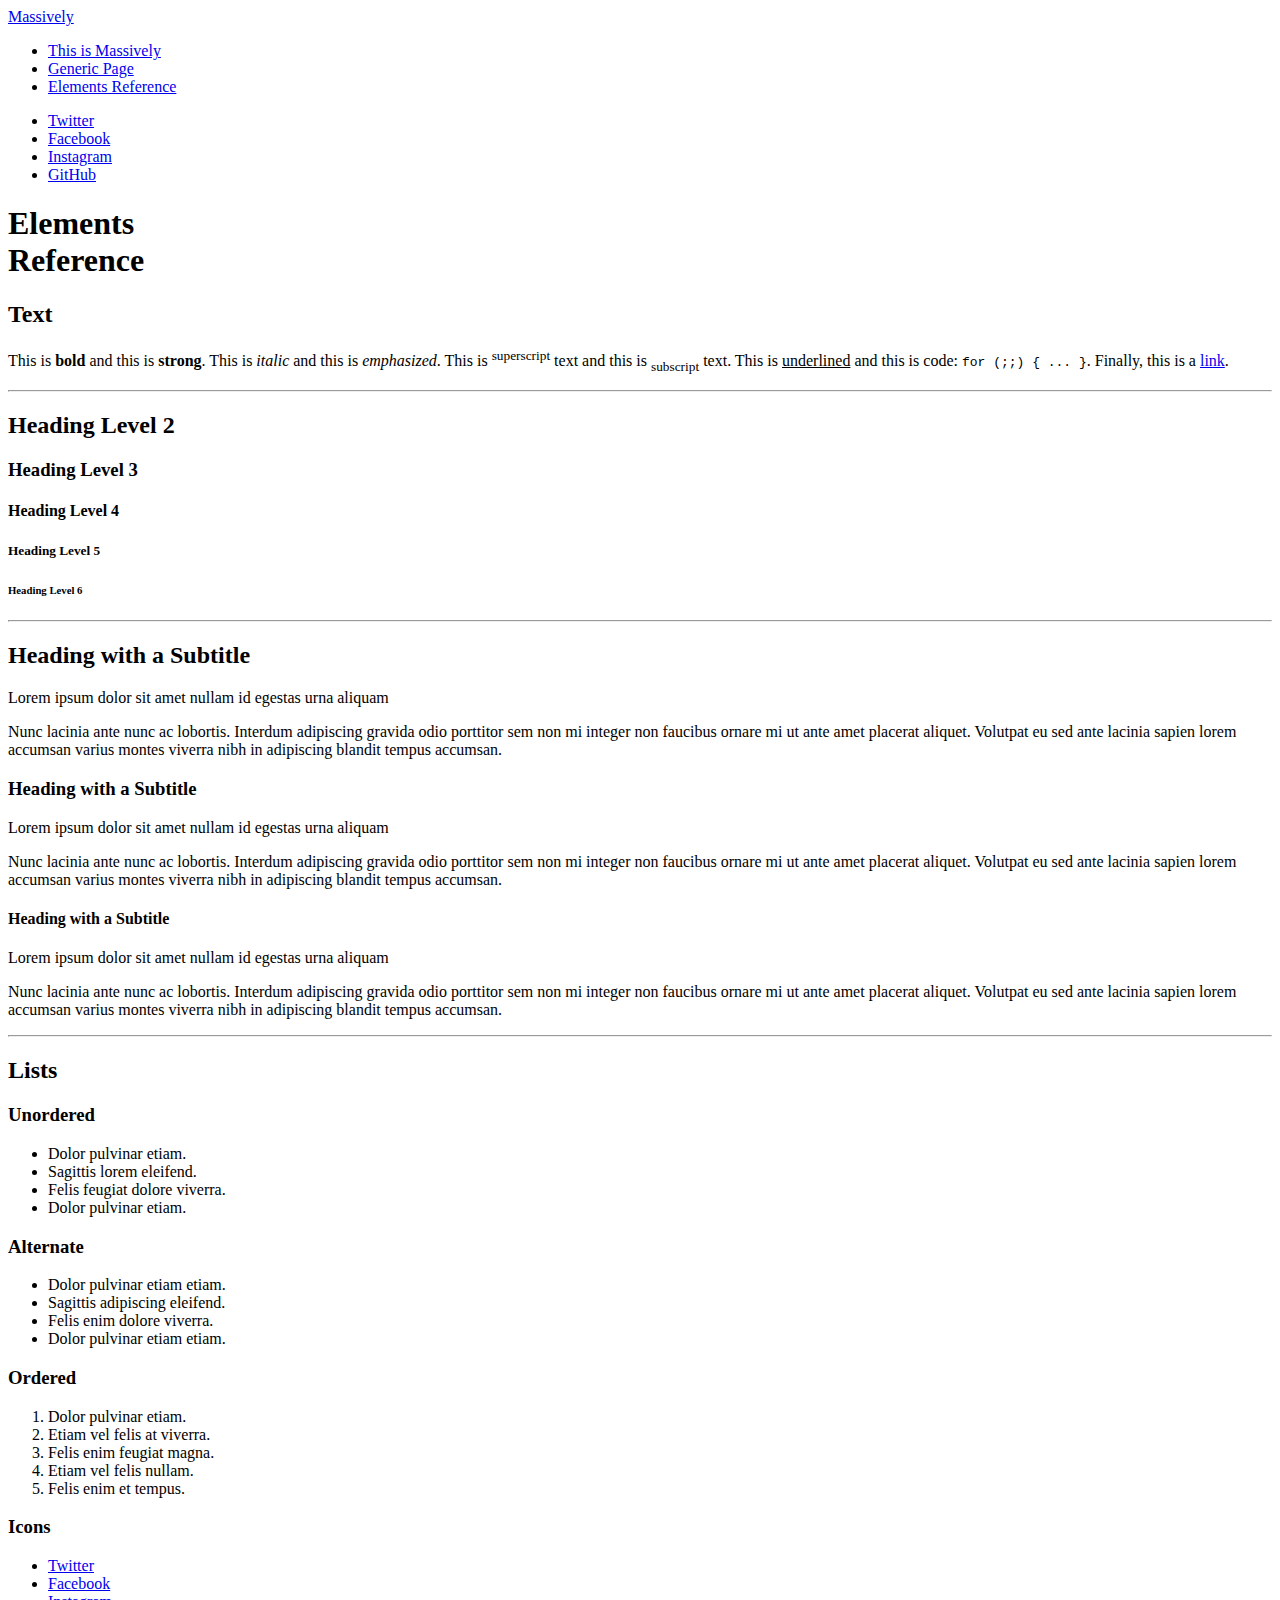
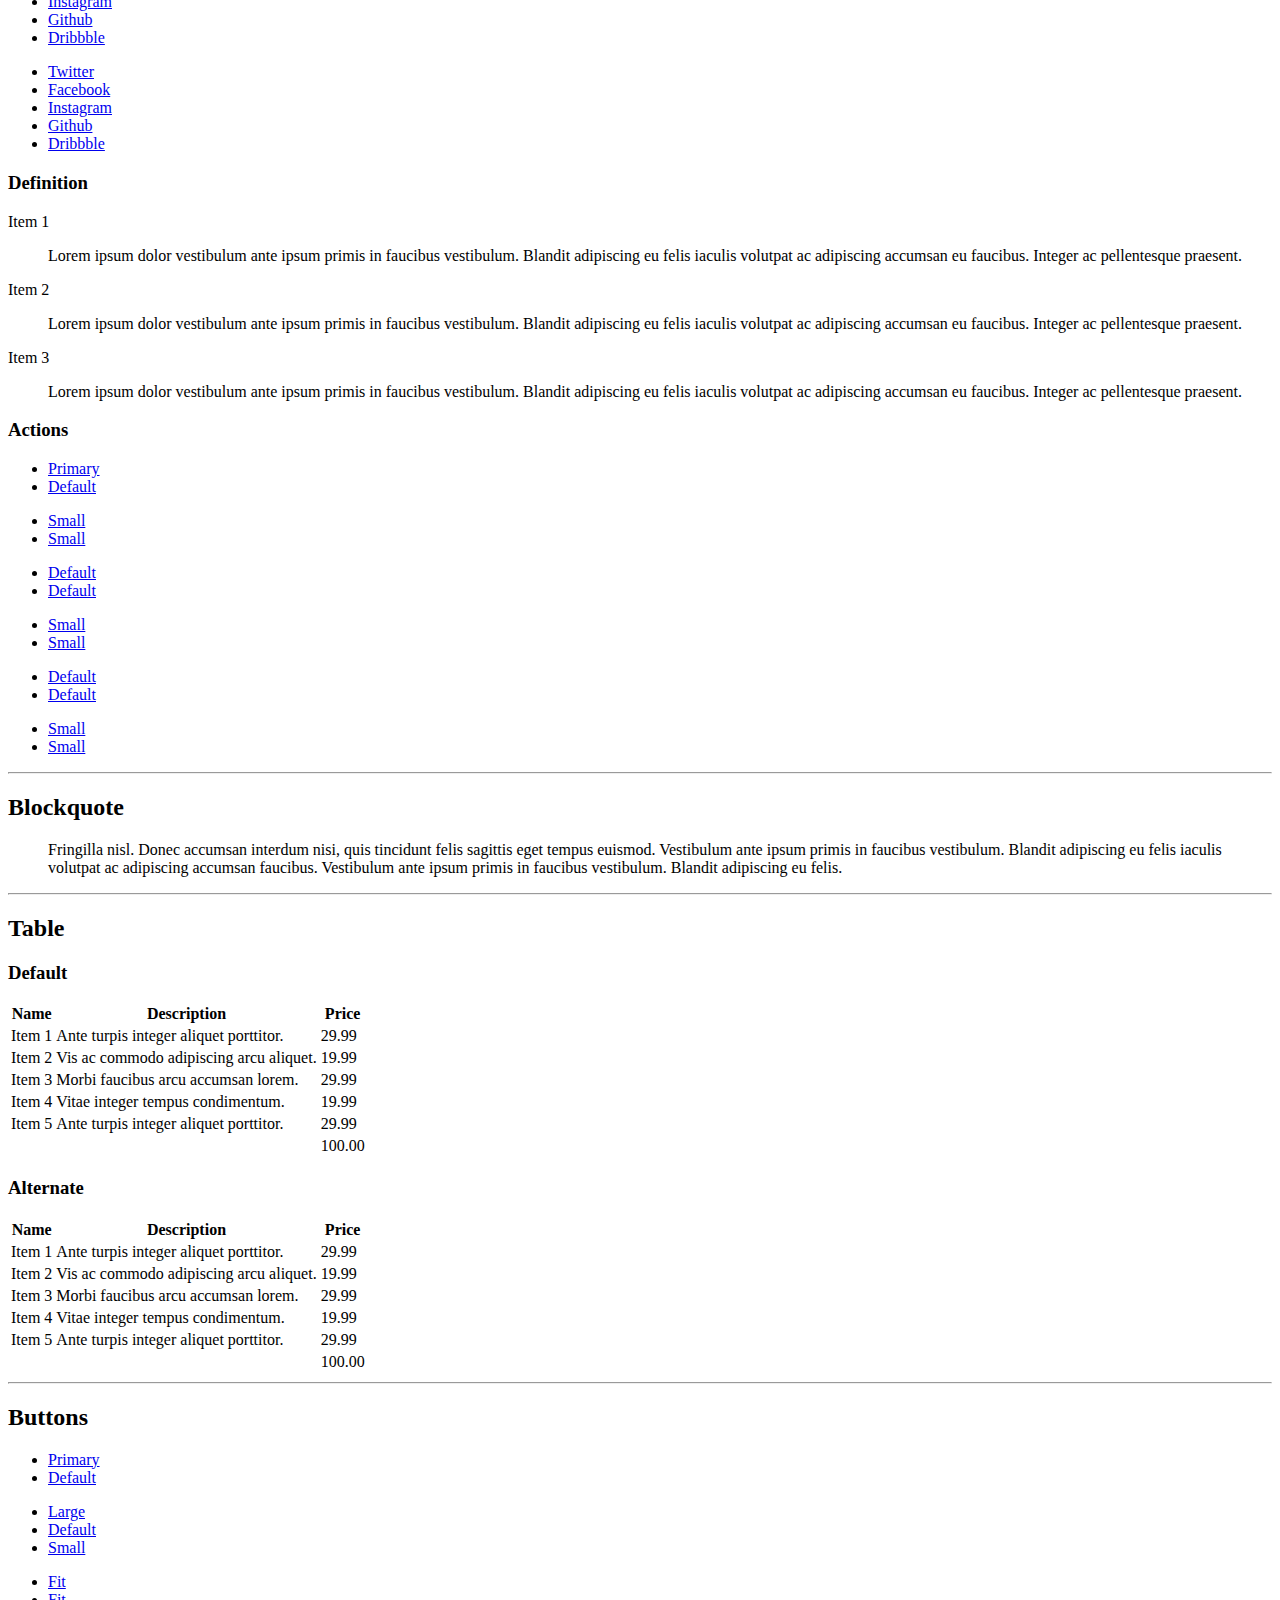
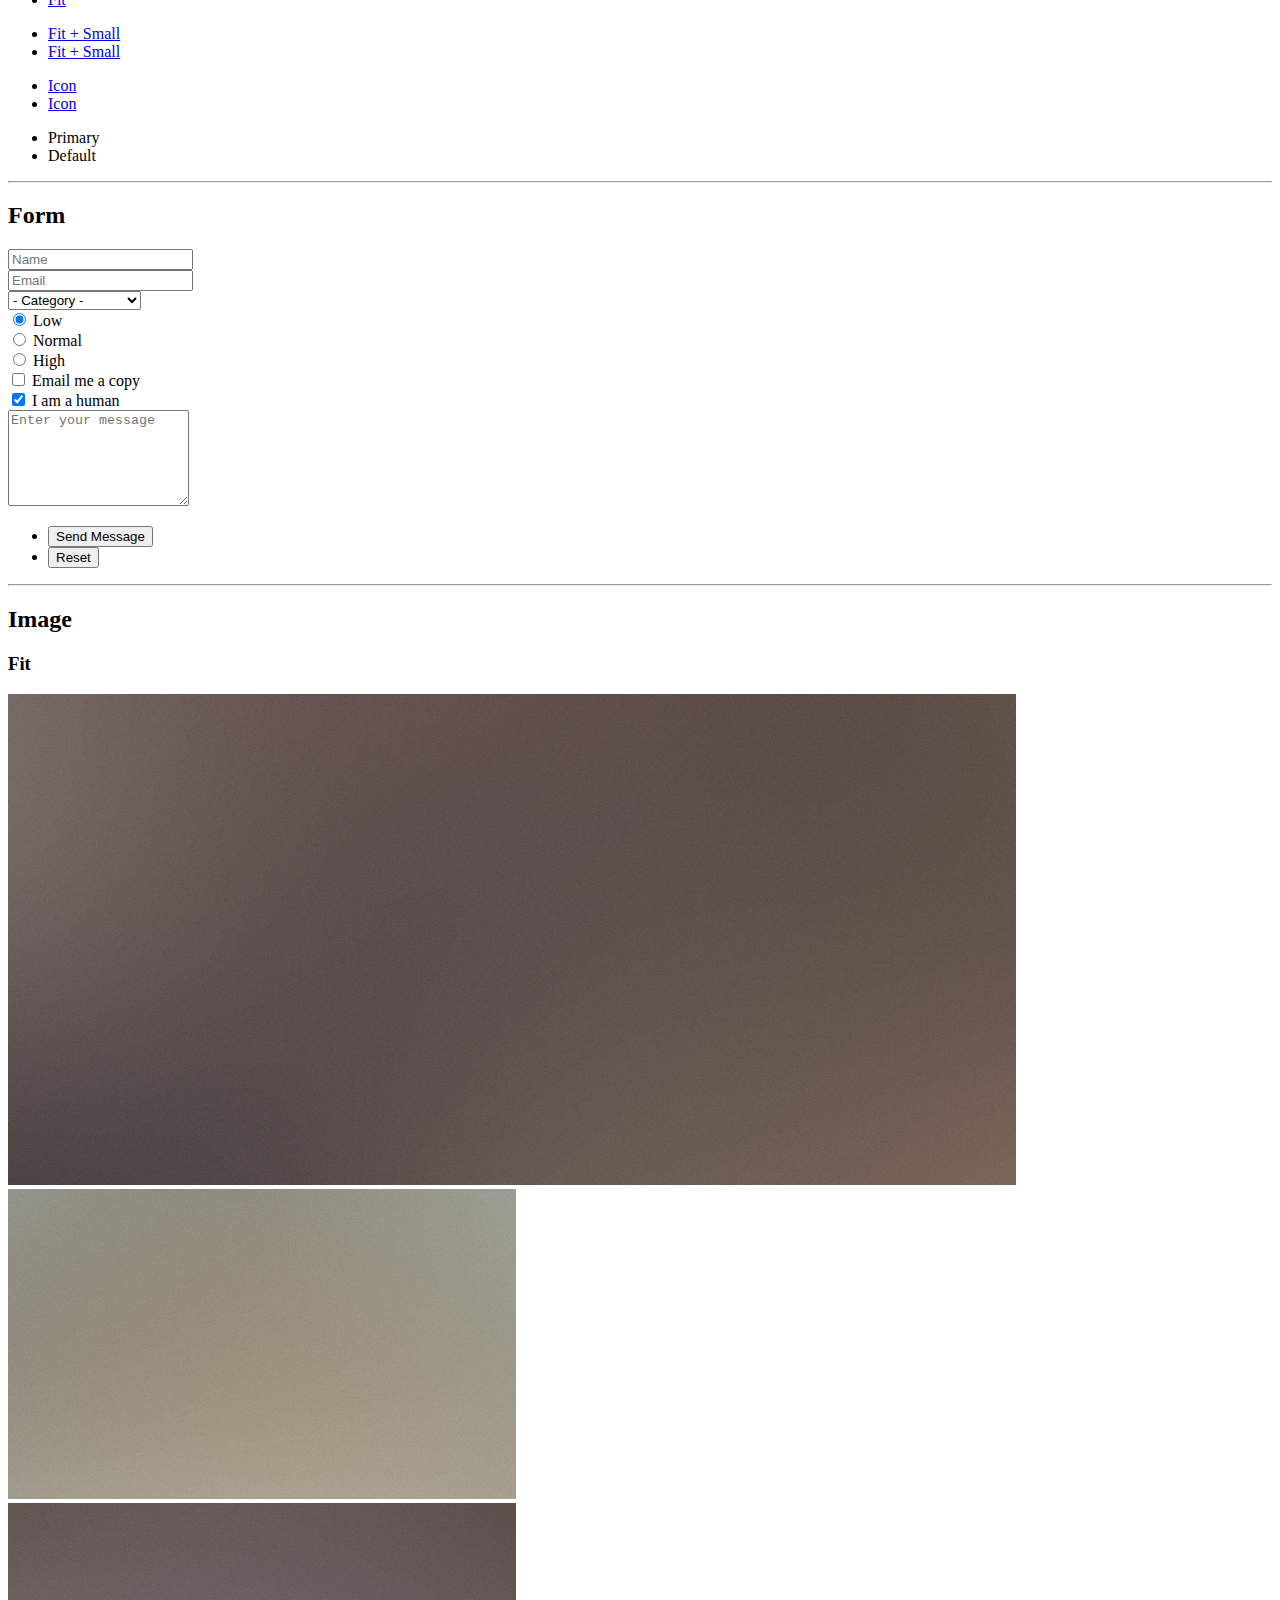
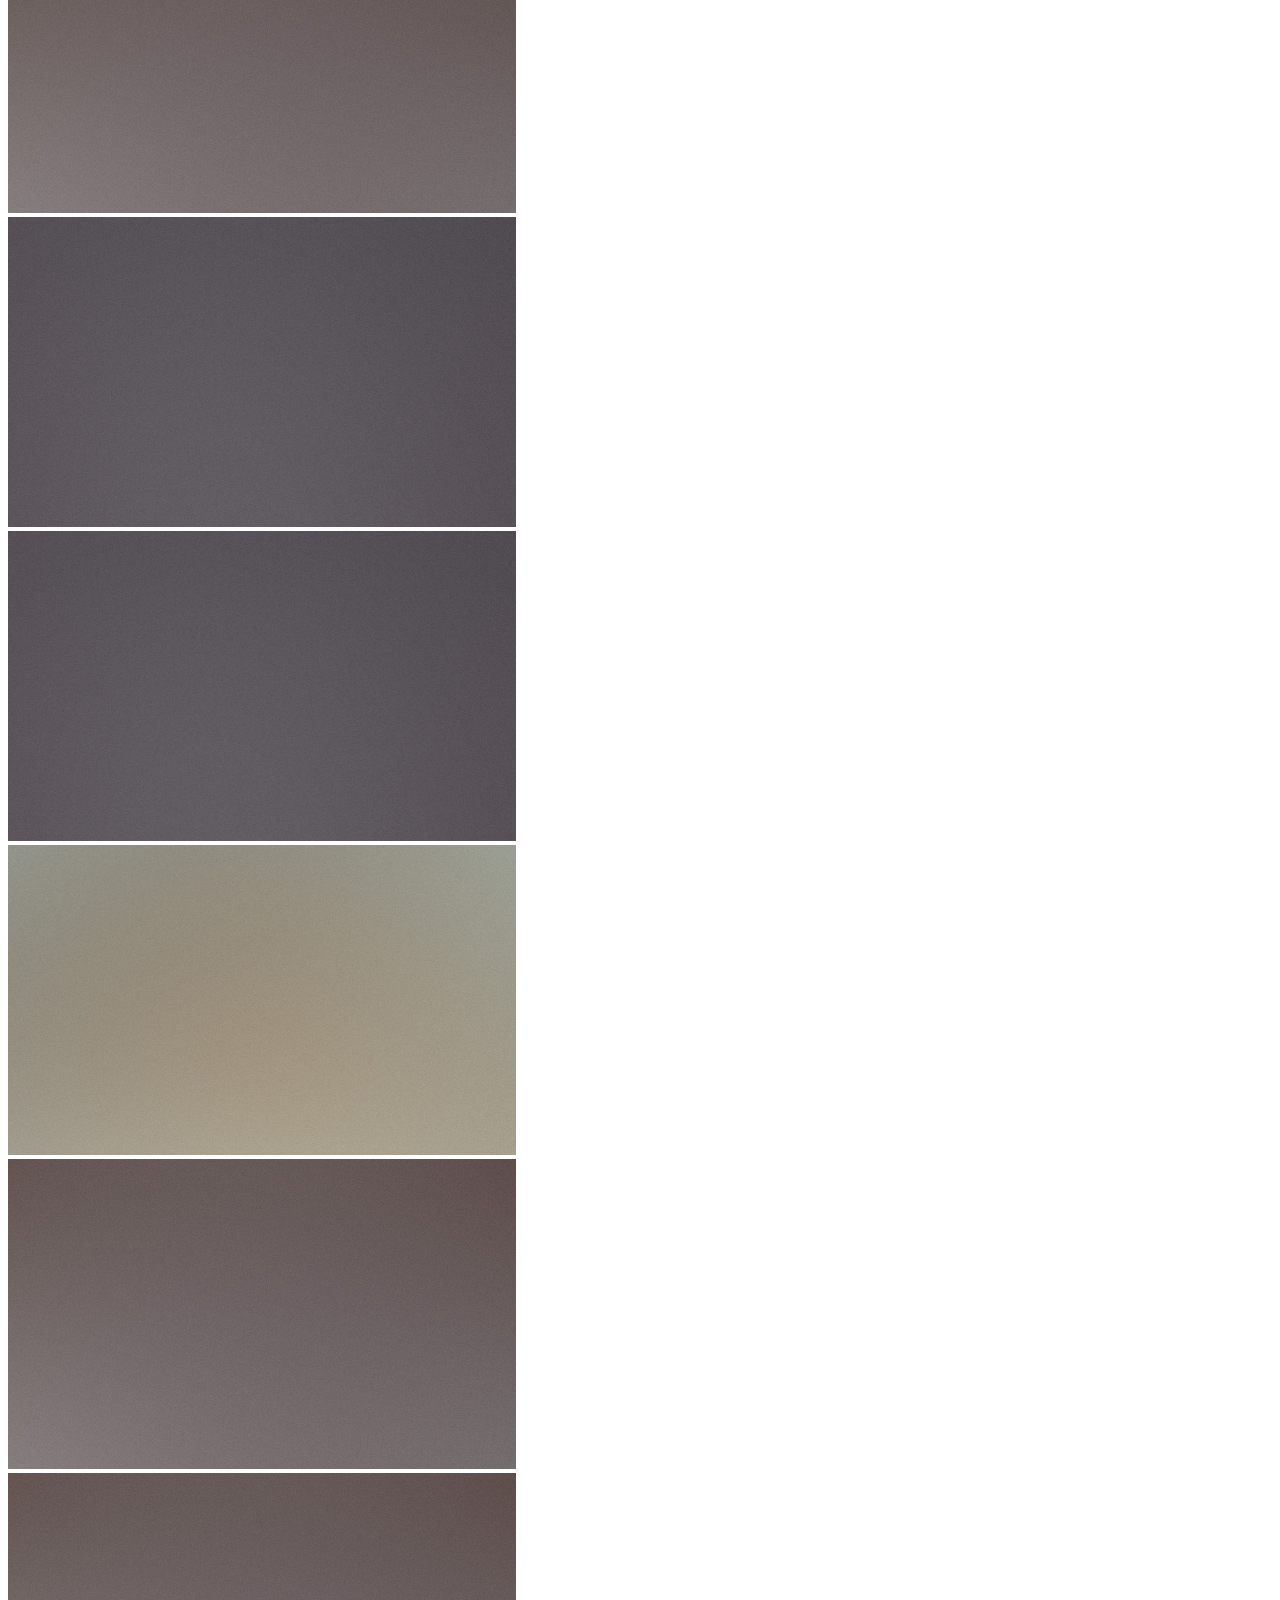
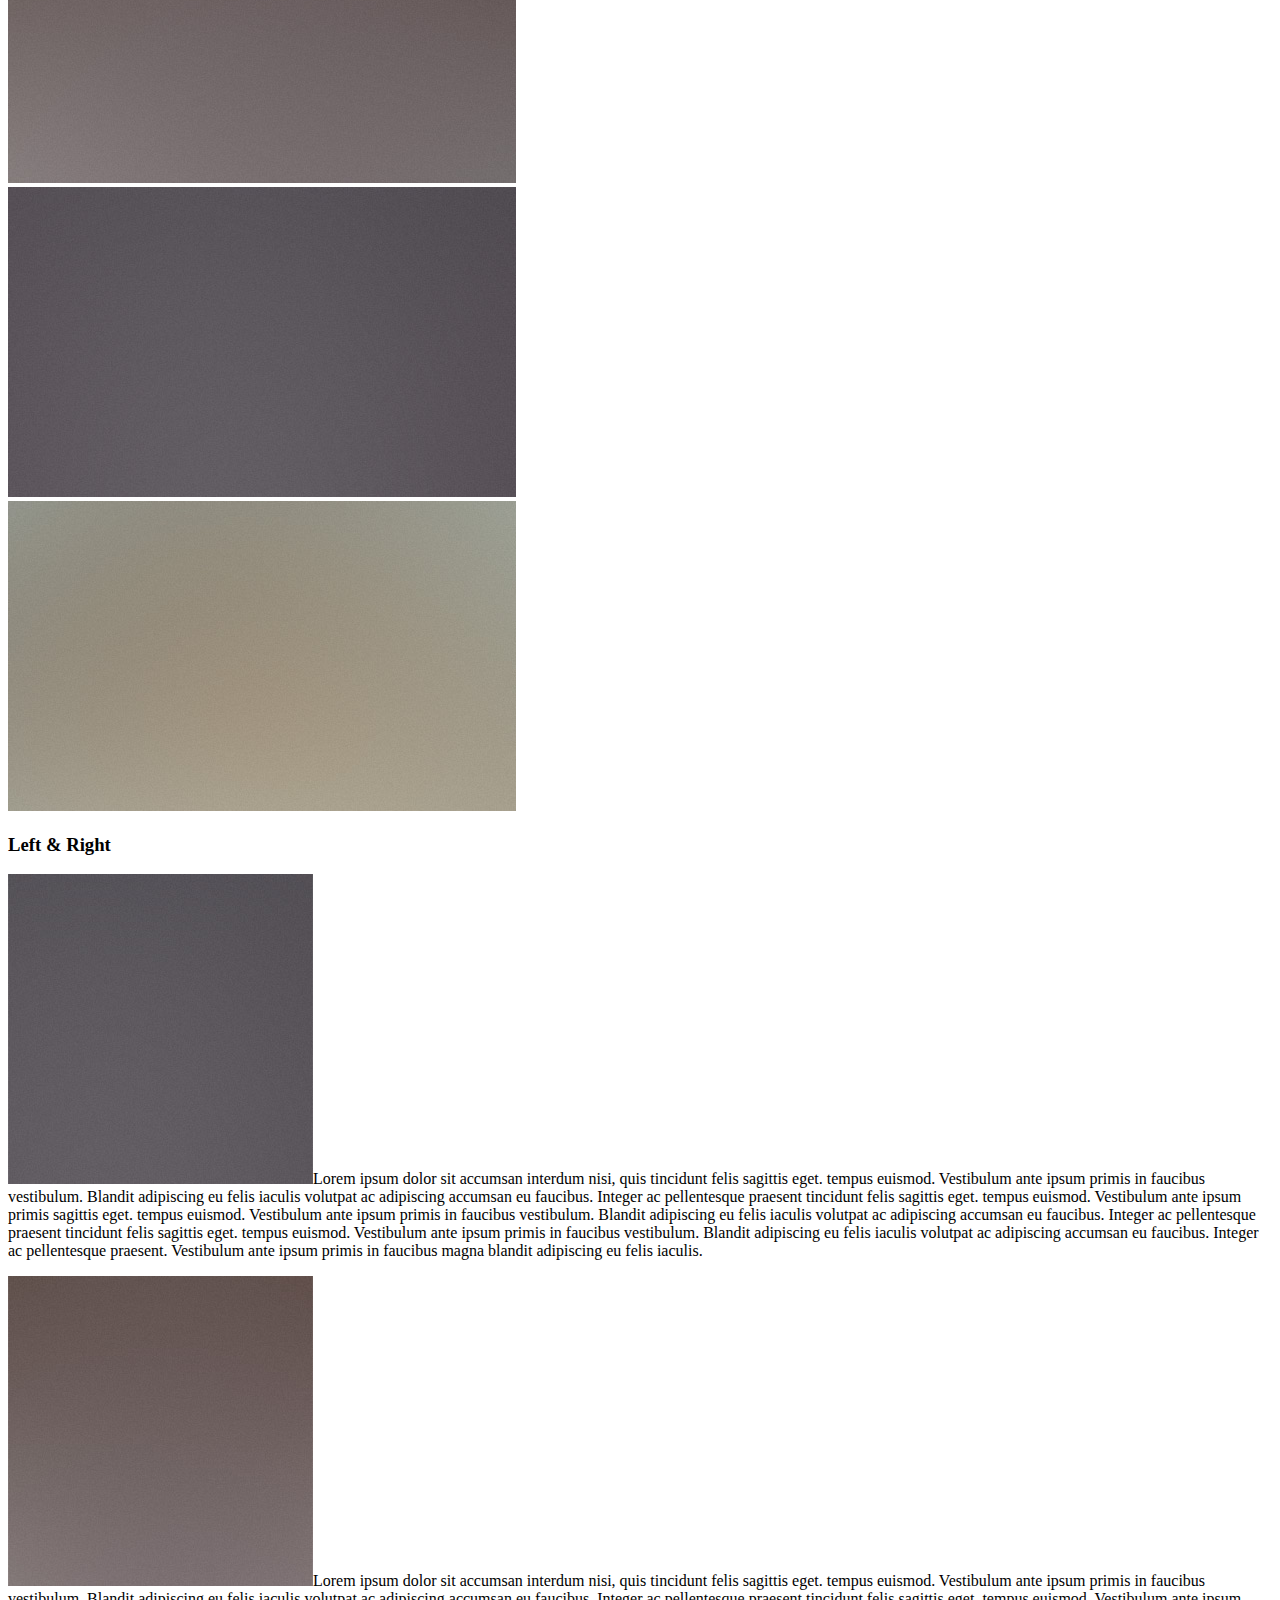
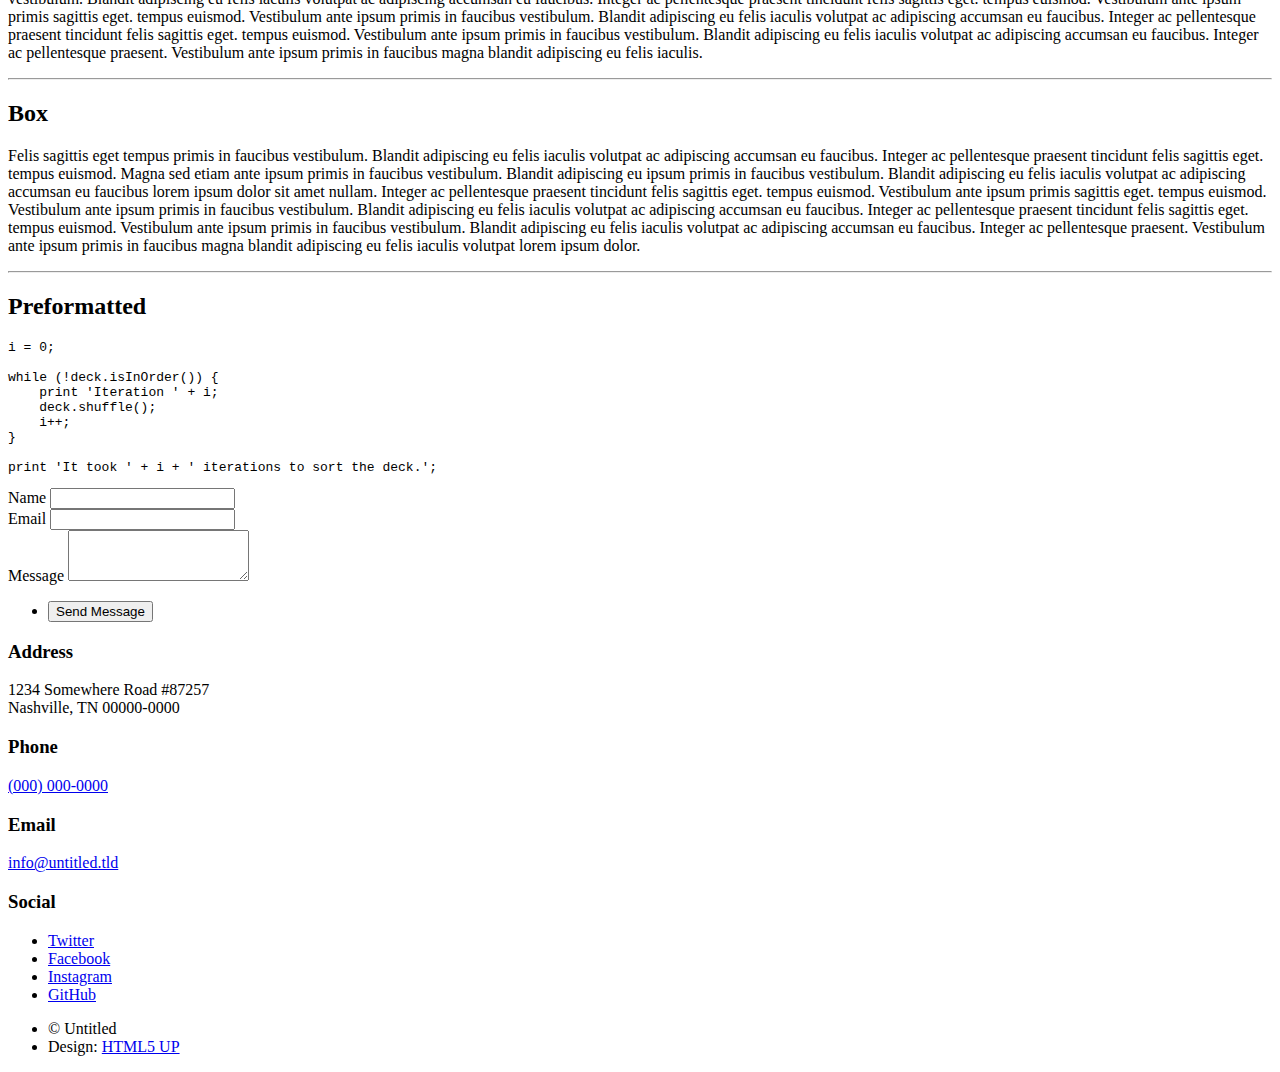
==== elements.html @ 014016f5 "Add files via upload" ====
<!DOCTYPE HTML>
<!--
	Massively by HTML5 UP
	html5up.net | @ajlkn
	Free for personal and commercial use under the CCA 3.0 license (html5up.net/license)
-->
<html>
	<head>
		<title>Elements Reference - Massively by HTML5 UP</title>
		<meta charset="utf-8" />
		<meta name="viewport" content="width=device-width, initial-scale=1, user-scalable=no" />
		<link rel="stylesheet" href="assets/css/main.css" />
		<noscript><link rel="stylesheet" href="assets/css/noscript.css" /></noscript>
	</head>
	<body class="is-preload">

		<!-- Wrapper -->
			<div id="wrapper">

				<!-- Header -->
					<header id="header">
						<a href="index.html" class="logo">Massively</a>
					</header>

				<!-- Nav -->
					<nav id="nav">
						<ul class="links">
							<li><a href="index.html">This is Massively</a></li>
							<li><a href="generic.html">Generic Page</a></li>
							<li class="active"><a href="elements.html">Elements Reference</a></li>
						</ul>
						<ul class="icons">
							<li><a href="#" class="icon brands fa-twitter"><span class="label">Twitter</span></a></li>
							<li><a href="#" class="icon brands fa-facebook-f"><span class="label">Facebook</span></a></li>
							<li><a href="#" class="icon brands fa-instagram"><span class="label">Instagram</span></a></li>
							<li><a href="#" class="icon brands fa-github"><span class="label">GitHub</span></a></li>
						</ul>
					</nav>

				<!-- Main -->
					<div id="main">

						<!-- Post -->
							<section class="post">
								<header class="major">
									<h1>Elements<br />
									Reference</h1>
								</header>

								<!-- Text stuff -->
									<h2>Text</h2>
									<p>This is <b>bold</b> and this is <strong>strong</strong>. This is <i>italic</i> and this is <em>emphasized</em>.
									This is <sup>superscript</sup> text and this is <sub>subscript</sub> text.
									This is <u>underlined</u> and this is code: <code>for (;;) { ... }</code>.
									Finally, this is a <a href="#">link</a>.</p>
									<hr />
									<h2>Heading Level 2</h2>
									<h3>Heading Level 3</h3>
									<h4>Heading Level 4</h4>
									<h5>Heading Level 5</h5>
									<h6>Heading Level 6</h6>
									<hr />
									<header>
										<h2>Heading with a Subtitle</h2>
										<p>Lorem ipsum dolor sit amet nullam id egestas urna aliquam</p>
									</header>
									<p>Nunc lacinia ante nunc ac lobortis. Interdum adipiscing gravida odio porttitor sem non mi integer non faucibus ornare mi ut ante amet placerat aliquet. Volutpat eu sed ante lacinia sapien lorem accumsan varius montes viverra nibh in adipiscing blandit tempus accumsan.</p>
									<header>
										<h3>Heading with a Subtitle</h3>
										<p>Lorem ipsum dolor sit amet nullam id egestas urna aliquam</p>
									</header>
									<p>Nunc lacinia ante nunc ac lobortis. Interdum adipiscing gravida odio porttitor sem non mi integer non faucibus ornare mi ut ante amet placerat aliquet. Volutpat eu sed ante lacinia sapien lorem accumsan varius montes viverra nibh in adipiscing blandit tempus accumsan.</p>
									<header>
										<h4>Heading with a Subtitle</h4>
										<p>Lorem ipsum dolor sit amet nullam id egestas urna aliquam</p>
									</header>
									<p>Nunc lacinia ante nunc ac lobortis. Interdum adipiscing gravida odio porttitor sem non mi integer non faucibus ornare mi ut ante amet placerat aliquet. Volutpat eu sed ante lacinia sapien lorem accumsan varius montes viverra nibh in adipiscing blandit tempus accumsan.</p>

									<hr />

								<!-- Lists -->
									<h2>Lists</h2>
									<div class="row">
										<div class="col-6 col-12-small">

											<h3>Unordered</h3>
											<ul>
												<li>Dolor pulvinar etiam.</li>
												<li>Sagittis lorem eleifend.</li>
												<li>Felis feugiat dolore viverra.</li>
												<li>Dolor pulvinar etiam.</li>
											</ul>

											<h3>Alternate</h3>
											<ul class="alt">
												<li>Dolor pulvinar etiam etiam.</li>
												<li>Sagittis adipiscing eleifend.</li>
												<li>Felis enim dolore viverra.</li>
												<li>Dolor pulvinar etiam etiam.</li>
											</ul>

										</div>
										<div class="col-6 col-12-small">

											<h3>Ordered</h3>
											<ol>
												<li>Dolor pulvinar etiam.</li>
												<li>Etiam vel felis at viverra.</li>
												<li>Felis enim feugiat magna.</li>
												<li>Etiam vel felis nullam.</li>
												<li>Felis enim et tempus.</li>
											</ol>

											<h3>Icons</h3>
											<ul class="icons">
												<li><a href="#" class="icon brands fa-twitter"><span class="label">Twitter</span></a></li>
												<li><a href="#" class="icon brands fa-facebook-f"><span class="label">Facebook</span></a></li>
												<li><a href="#" class="icon brands fa-instagram"><span class="label">Instagram</span></a></li>
												<li><a href="#" class="icon brands fa-github"><span class="label">Github</span></a></li>
												<li><a href="#" class="icon brands fa-dribbble"><span class="label">Dribbble</span></a></li>
											</ul>
											<ul class="icons alt">
												<li><a href="#" class="icon brands alt fa-twitter"><span class="label">Twitter</span></a></li>
												<li><a href="#" class="icon brands alt fa-facebook-f"><span class="label">Facebook</span></a></li>
												<li><a href="#" class="icon brands alt fa-instagram"><span class="label">Instagram</span></a></li>
												<li><a href="#" class="icon brands alt fa-github"><span class="label">Github</span></a></li>
												<li><a href="#" class="icon brands alt fa-dribbble"><span class="label">Dribbble</span></a></li>
											</ul>

										</div>
									</div>
									<h3>Definition</h3>
									<dl>
										<dt>Item 1</dt>
										<dd>
											<p>Lorem ipsum dolor vestibulum ante ipsum primis in faucibus vestibulum. Blandit adipiscing eu felis iaculis volutpat ac adipiscing accumsan eu faucibus. Integer ac pellentesque praesent.</p>
										</dd>
										<dt>Item 2</dt>
										<dd>
											<p>Lorem ipsum dolor vestibulum ante ipsum primis in faucibus vestibulum. Blandit adipiscing eu felis iaculis volutpat ac adipiscing accumsan eu faucibus. Integer ac pellentesque praesent.</p>
										</dd>
										<dt>Item 3</dt>
										<dd>
											<p>Lorem ipsum dolor vestibulum ante ipsum primis in faucibus vestibulum. Blandit adipiscing eu felis iaculis volutpat ac adipiscing accumsan eu faucibus. Integer ac pellentesque praesent.</p>
										</dd>
									</dl>

									<h3>Actions</h3>
									<ul class="actions">
										<li><a href="#" class="button primary">Primary</a></li>
										<li><a href="#" class="button">Default</a></li>
									</ul>
									<ul class="actions small">
										<li><a href="#" class="button primary small">Small</a></li>
										<li><a href="#" class="button small">Small</a></li>
									</ul>
									<div class="row">
										<div class="col-6 col-12-small">
											<ul class="actions stacked">
												<li><a href="#" class="button primary">Default</a></li>
												<li><a href="#" class="button">Default</a></li>
											</ul>
										</div>
										<div class="col-6 col-12-small">
											<ul class="actions stacked">
												<li><a href="#" class="button primary small">Small</a></li>
												<li><a href="#" class="button small">Small</a></li>
											</ul>
										</div>
									</div>
									<div class="row">
										<div class="col-6 col-12-small">
											<ul class="actions stacked">
												<li><a href="#" class="button primary fit">Default</a></li>
												<li><a href="#" class="button fit">Default</a></li>
											</ul>
										</div>
										<div class="col-6 col-12-small">
											<ul class="actions stacked">
												<li><a href="#" class="button primary small fit">Small</a></li>
												<li><a href="#" class="button small fit">Small</a></li>
											</ul>
										</div>
									</div>

									<hr />

								<!-- Blockquote -->
									<h2>Blockquote</h2>
									<blockquote>Fringilla nisl. Donec accumsan interdum nisi, quis tincidunt felis sagittis eget tempus euismod. Vestibulum ante ipsum primis in faucibus vestibulum. Blandit adipiscing eu felis iaculis volutpat ac adipiscing accumsan faucibus. Vestibulum ante ipsum primis in faucibus vestibulum. Blandit adipiscing eu felis.</blockquote>

									<hr />

								<!-- Table -->
									<h2>Table</h2>

									<h3>Default</h3>
									<div class="table-wrapper">
										<table>
											<thead>
												<tr>
													<th>Name</th>
													<th>Description</th>
													<th>Price</th>
												</tr>
											</thead>
											<tbody>
												<tr>
													<td>Item 1</td>
													<td>Ante turpis integer aliquet porttitor.</td>
													<td>29.99</td>
												</tr>
												<tr>
													<td>Item 2</td>
													<td>Vis ac commodo adipiscing arcu aliquet.</td>
													<td>19.99</td>
												</tr>
												<tr>
													<td>Item 3</td>
													<td> Morbi faucibus arcu accumsan lorem.</td>
													<td>29.99</td>
												</tr>
												<tr>
													<td>Item 4</td>
													<td>Vitae integer tempus condimentum.</td>
													<td>19.99</td>
												</tr>
												<tr>
													<td>Item 5</td>
													<td>Ante turpis integer aliquet porttitor.</td>
													<td>29.99</td>
												</tr>
											</tbody>
											<tfoot>
												<tr>
													<td colspan="2"></td>
													<td>100.00</td>
												</tr>
											</tfoot>
										</table>
									</div>

									<h3>Alternate</h3>
									<div class="table-wrapper">
										<table class="alt">
											<thead>
												<tr>
													<th>Name</th>
													<th>Description</th>
													<th>Price</th>
												</tr>
											</thead>
											<tbody>
												<tr>
													<td>Item 1</td>
													<td>Ante turpis integer aliquet porttitor.</td>
													<td>29.99</td>
												</tr>
												<tr>
													<td>Item 2</td>
													<td>Vis ac commodo adipiscing arcu aliquet.</td>
													<td>19.99</td>
												</tr>
												<tr>
													<td>Item 3</td>
													<td> Morbi faucibus arcu accumsan lorem.</td>
													<td>29.99</td>
												</tr>
												<tr>
													<td>Item 4</td>
													<td>Vitae integer tempus condimentum.</td>
													<td>19.99</td>
												</tr>
												<tr>
													<td>Item 5</td>
													<td>Ante turpis integer aliquet porttitor.</td>
													<td>29.99</td>
												</tr>
											</tbody>
											<tfoot>
												<tr>
													<td colspan="2"></td>
													<td>100.00</td>
												</tr>
											</tfoot>
										</table>
									</div>

									<hr />

								<!-- Buttons -->
									<h2>Buttons</h2>
									<ul class="actions">
										<li><a href="#" class="button primary">Primary</a></li>
										<li><a href="#" class="button">Default</a></li>
									</ul>
									<ul class="actions">
										<li><a href="#" class="button primary large">Large</a></li>
										<li><a href="#" class="button">Default</a></li>
										<li><a href="#" class="button small">Small</a></li>
									</ul>
									<ul class="actions fit">
										<li><a href="#" class="button primary fit">Fit</a></li>
										<li><a href="#" class="button fit">Fit</a></li>
									</ul>
									<ul class="actions fit small">
										<li><a href="#" class="button primary fit small">Fit + Small</a></li>
										<li><a href="#" class="button fit small">Fit + Small</a></li>
									</ul>
									<ul class="actions">
										<li><a href="#" class="button primary icon solid fa-search">Icon</a></li>
										<li><a href="#" class="button icon solid fa-download">Icon</a></li>
									</ul>
									<ul class="actions">
										<li><span class="button primary disabled">Primary</span></li>
										<li><span class="button disabled">Default</span></li>
									</ul>

									<hr />

								<!-- Form -->
									<h2>Form</h2>

									<form method="post" action="#">
										<div class="row gtr-uniform">
											<div class="col-6 col-12-xsmall">
												<input type="text" name="demo-name" id="demo-name" value="" placeholder="Name" />
											</div>
											<div class="col-6 col-12-xsmall">
												<input type="email" name="demo-email" id="demo-email" value="" placeholder="Email" />
											</div>
											<!-- Break -->
											<div class="col-12">
												<select name="demo-category" id="demo-category">
													<option value="">- Category -</option>
													<option value="1">Manufacturing</option>
													<option value="1">Shipping</option>
													<option value="1">Administration</option>
													<option value="1">Human Resources</option>
												</select>
											</div>
											<!-- Break -->
											<div class="col-4 col-12-small">
												<input type="radio" id="demo-priority-low" name="demo-priority" checked>
												<label for="demo-priority-low">Low</label>
											</div>
											<div class="col-4 col-12-small">
												<input type="radio" id="demo-priority-normal" name="demo-priority">
												<label for="demo-priority-normal">Normal</label>
											</div>
											<div class="col-4 col-12-small">
												<input type="radio" id="demo-priority-high" name="demo-priority">
												<label for="demo-priority-high">High</label>
											</div>
											<!-- Break -->
											<div class="col-6 col-12-small">
												<input type="checkbox" id="demo-copy" name="demo-copy">
												<label for="demo-copy">Email me a copy</label>
											</div>
											<div class="col-6 col-12-small">
												<input type="checkbox" id="demo-human" name="demo-human" checked>
												<label for="demo-human">I am a human</label>
											</div>
											<!-- Break -->
											<div class="col-12">
												<textarea name="demo-message" id="demo-message" placeholder="Enter your message" rows="6"></textarea>
											</div>
											<!-- Break -->
											<div class="col-12">
												<ul class="actions">
													<li><input type="submit" value="Send Message" class="primary" /></li>
													<li><input type="reset" value="Reset" /></li>
												</ul>
											</div>
										</div>
									</form>

									<hr />

								<!-- Image -->
									<h2>Image</h2>

									<h3>Fit</h3>
									<span class="image fit"><img src="images/pic01.jpg" alt="" /></span>
									<div class="box alt">
										<div class="row gtr-50 gtr-uniform">
											<div class="col-4"><span class="image fit"><img src="images/pic02.jpg" alt="" /></span></div>
											<div class="col-4"><span class="image fit"><img src="images/pic03.jpg" alt="" /></span></div>
											<div class="col-4"><span class="image fit"><img src="images/pic04.jpg" alt="" /></span></div>
											<!-- Break -->
											<div class="col-4"><span class="image fit"><img src="images/pic04.jpg" alt="" /></span></div>
											<div class="col-4"><span class="image fit"><img src="images/pic02.jpg" alt="" /></span></div>
											<div class="col-4"><span class="image fit"><img src="images/pic03.jpg" alt="" /></span></div>
											<!-- Break -->
											<div class="col-4"><span class="image fit"><img src="images/pic03.jpg" alt="" /></span></div>
											<div class="col-4"><span class="image fit"><img src="images/pic04.jpg" alt="" /></span></div>
											<div class="col-4"><span class="image fit"><img src="images/pic02.jpg" alt="" /></span></div>
										</div>
									</div>

									<h3>Left &amp; Right</h3>
									<p><span class="image left"><img src="images/pic08.jpg" alt="" /></span>Lorem ipsum dolor sit accumsan interdum nisi, quis tincidunt felis sagittis eget. tempus euismod. Vestibulum ante ipsum primis in faucibus vestibulum. Blandit adipiscing eu felis iaculis volutpat ac adipiscing accumsan eu faucibus. Integer ac pellentesque praesent tincidunt felis sagittis eget. tempus euismod. Vestibulum ante ipsum primis sagittis eget. tempus euismod. Vestibulum ante ipsum primis in faucibus vestibulum. Blandit adipiscing eu felis iaculis volutpat ac adipiscing accumsan eu faucibus. Integer ac pellentesque praesent tincidunt felis sagittis eget. tempus euismod. Vestibulum ante ipsum primis in faucibus vestibulum. Blandit adipiscing eu felis iaculis volutpat ac adipiscing accumsan eu faucibus. Integer ac pellentesque praesent. Vestibulum ante ipsum primis in faucibus magna blandit adipiscing eu felis iaculis.</p>
									<p><span class="image right"><img src="images/pic09.jpg" alt="" /></span>Lorem ipsum dolor sit accumsan interdum nisi, quis tincidunt felis sagittis eget. tempus euismod. Vestibulum ante ipsum primis in faucibus vestibulum. Blandit adipiscing eu felis iaculis volutpat ac adipiscing accumsan eu faucibus. Integer ac pellentesque praesent tincidunt felis sagittis eget. tempus euismod. Vestibulum ante ipsum primis sagittis eget. tempus euismod. Vestibulum ante ipsum primis in faucibus vestibulum. Blandit adipiscing eu felis iaculis volutpat ac adipiscing accumsan eu faucibus. Integer ac pellentesque praesent tincidunt felis sagittis eget. tempus euismod. Vestibulum ante ipsum primis in faucibus vestibulum. Blandit adipiscing eu felis iaculis volutpat ac adipiscing accumsan eu faucibus. Integer ac pellentesque praesent. Vestibulum ante ipsum primis in faucibus magna blandit adipiscing eu felis iaculis.</p>

									<hr />

								<!-- Box -->
									<h2>Box</h2>
									<div class="box">
										<p>Felis sagittis eget tempus primis in faucibus vestibulum. Blandit adipiscing eu felis iaculis volutpat ac adipiscing accumsan eu faucibus. Integer ac pellentesque praesent tincidunt felis sagittis eget. tempus euismod. Magna sed etiam ante ipsum primis in faucibus vestibulum. Blandit adipiscing eu ipsum primis in faucibus vestibulum. Blandit adipiscing eu felis iaculis volutpat ac adipiscing accumsan eu faucibus lorem ipsum dolor sit amet nullam. Integer ac pellentesque praesent tincidunt felis sagittis eget. tempus euismod. Vestibulum ante ipsum primis sagittis eget. tempus euismod. Vestibulum ante ipsum primis in faucibus vestibulum. Blandit adipiscing eu felis iaculis volutpat ac adipiscing accumsan eu faucibus. Integer ac pellentesque praesent tincidunt felis sagittis eget. tempus euismod. Vestibulum ante ipsum primis in faucibus vestibulum. Blandit adipiscing eu felis iaculis volutpat ac adipiscing accumsan eu faucibus. Integer ac pellentesque praesent. Vestibulum ante ipsum primis in faucibus magna blandit adipiscing eu felis iaculis volutpat lorem ipsum dolor.</p>
									</div>

									<hr />

								<!-- Preformatted Code -->
									<h2>Preformatted</h2>
									<pre><code>i = 0;

while (!deck.isInOrder()) {
    print 'Iteration ' + i;
    deck.shuffle();
    i++;
}

print 'It took ' + i + ' iterations to sort the deck.';
</code></pre>

							</section>

					</div>

				<!-- Footer -->
					<footer id="footer">
						<section>
							<form method="post" action="#">
								<div class="fields">
									<div class="field">
										<label for="name">Name</label>
										<input type="text" name="name" id="name" />
									</div>
									<div class="field">
										<label for="email">Email</label>
										<input type="text" name="email" id="email" />
									</div>
									<div class="field">
										<label for="message">Message</label>
										<textarea name="message" id="message" rows="3"></textarea>
									</div>
								</div>
								<ul class="actions">
									<li><input type="submit" value="Send Message" /></li>
								</ul>
							</form>
						</section>
						<section class="split contact">
							<section class="alt">
								<h3>Address</h3>
								<p>1234 Somewhere Road #87257<br />
								Nashville, TN 00000-0000</p>
							</section>
							<section>
								<h3>Phone</h3>
								<p><a href="#">(000) 000-0000</a></p>
							</section>
							<section>
								<h3>Email</h3>
								<p><a href="#">info@untitled.tld</a></p>
							</section>
							<section>
								<h3>Social</h3>
								<ul class="icons alt">
									<li><a href="#" class="icon brands alt fa-twitter"><span class="label">Twitter</span></a></li>
									<li><a href="#" class="icon brands alt fa-facebook-f"><span class="label">Facebook</span></a></li>
									<li><a href="#" class="icon brands alt fa-instagram"><span class="label">Instagram</span></a></li>
									<li><a href="#" class="icon brands alt fa-github"><span class="label">GitHub</span></a></li>
								</ul>
							</section>
						</section>
					</footer>

				<!-- Copyright -->
					<div id="copyright">
						<ul><li>&copy; Untitled</li><li>Design: <a href="https://html5up.net">HTML5 UP</a></li></ul>
					</div>

			</div>

		<!-- Scripts -->
			<script src="assets/js/jquery.min.js"></script>
			<script src="assets/js/jquery.scrollex.min.js"></script>
			<script src="assets/js/jquery.scrolly.min.js"></script>
			<script src="assets/js/browser.min.js"></script>
			<script src="assets/js/breakpoints.min.js"></script>
			<script src="assets/js/util.js"></script>
			<script src="assets/js/main.js"></script>

	</body>
</html>
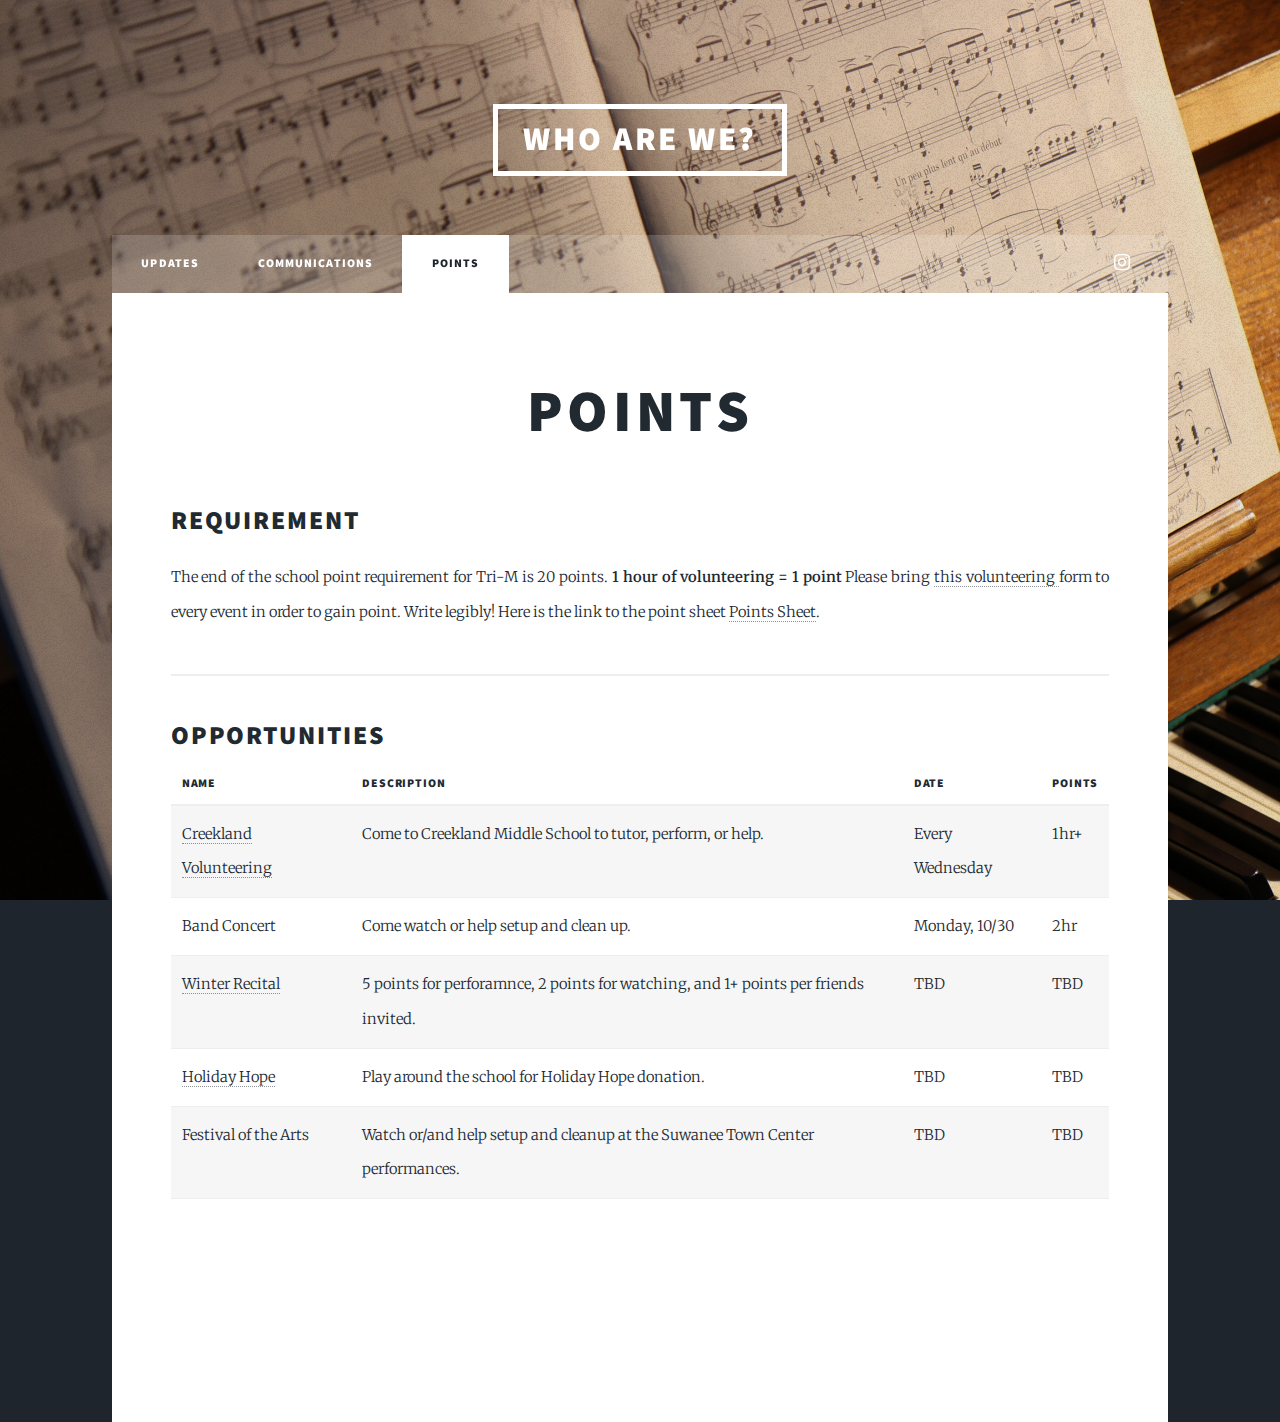
==== commit 04f57037: "changes" ====
--- a/elements.html
+++ b/elements.html
@@ -6,10 +6,11 @@
 -->
 <html>
 	<head>
-		<title>Elements Reference - Massively by HTML5 UP</title>
+		<title>National Music Honor Society</title>
 		<meta charset="utf-8" />
 		<meta name="viewport" content="width=device-width, initial-scale=1, user-scalable=no" />
 		<link rel="stylesheet" href="assets/css/main.css" />
+		<link rel="icon" type="image/svg" href="ican.svg"/>
 		<noscript><link rel="stylesheet" href="assets/css/noscript.css" /></noscript>
 	</head>
 	<body class="is-preload">
@@ -19,21 +20,18 @@
 
 				<!-- Header -->
 					<header id="header">
-						<a href="index.html" class="logo">Massively</a>
+						<a href="https://nafme.org/student-opportunities/tri-m-music-honor-society/" class="logo">Who are we?</a>
 					</header>
 
 				<!-- Nav -->
 					<nav id="nav">
 						<ul class="links">
-							<li><a href="index.html">This is Massively</a></li>
-							<li><a href="generic.html">Generic Page</a></li>
-							<li class="active"><a href="elements.html">Elements Reference</a></li>
+							<li><a href="index.html">Updates</a></li>
+							<li><a href="generic.html">Communications</a></li>
+							<li class="active"><a href="elements.html">Points</a></li>
 						</ul>
 						<ul class="icons">
-							<li><a href="#" class="icon brands fa-twitter"><span class="label">Twitter</span></a></li>
-							<li><a href="#" class="icon brands fa-facebook-f"><span class="label">Facebook</span></a></li>
-							<li><a href="#" class="icon brands fa-instagram"><span class="label">Instagram</span></a></li>
-							<li><a href="#" class="icon brands fa-github"><span class="label">GitHub</span></a></li>
+							<li><a href="https://www.instagram.com/chhs.trimusic/" class="icon brands fa-instagram"><span class="label">Instagram</span></a></li>
 						</ul>
 					</nav>
 
@@ -43,444 +41,68 @@
 						<!-- Post -->
 							<section class="post">
 								<header class="major">
-									<h1>Elements<br />
-									Reference</h1>
+									<h1>Points<br /></h1>
 								</header>
 
 								<!-- Text stuff -->
-									<h2>Text</h2>
-									<p>This is <b>bold</b> and this is <strong>strong</strong>. This is <i>italic</i> and this is <em>emphasized</em>.
-									This is <sup>superscript</sup> text and this is <sub>subscript</sub> text.
-									This is <u>underlined</u> and this is code: <code>for (;;) { ... }</code>.
-									Finally, this is a <a href="#">link</a>.</p>
-									<hr />
-									<h2>Heading Level 2</h2>
-									<h3>Heading Level 3</h3>
-									<h4>Heading Level 4</h4>
-									<h5>Heading Level 5</h5>
-									<h6>Heading Level 6</h6>
-									<hr />
-									<header>
-										<h2>Heading with a Subtitle</h2>
-										<p>Lorem ipsum dolor sit amet nullam id egestas urna aliquam</p>
-									</header>
-									<p>Nunc lacinia ante nunc ac lobortis. Interdum adipiscing gravida odio porttitor sem non mi integer non faucibus ornare mi ut ante amet placerat aliquet. Volutpat eu sed ante lacinia sapien lorem accumsan varius montes viverra nibh in adipiscing blandit tempus accumsan.</p>
-									<header>
-										<h3>Heading with a Subtitle</h3>
-										<p>Lorem ipsum dolor sit amet nullam id egestas urna aliquam</p>
-									</header>
-									<p>Nunc lacinia ante nunc ac lobortis. Interdum adipiscing gravida odio porttitor sem non mi integer non faucibus ornare mi ut ante amet placerat aliquet. Volutpat eu sed ante lacinia sapien lorem accumsan varius montes viverra nibh in adipiscing blandit tempus accumsan.</p>
-									<header>
-										<h4>Heading with a Subtitle</h4>
-										<p>Lorem ipsum dolor sit amet nullam id egestas urna aliquam</p>
-									</header>
-									<p>Nunc lacinia ante nunc ac lobortis. Interdum adipiscing gravida odio porttitor sem non mi integer non faucibus ornare mi ut ante amet placerat aliquet. Volutpat eu sed ante lacinia sapien lorem accumsan varius montes viverra nibh in adipiscing blandit tempus accumsan.</p>
+									<h2>Requirement</h2>
+									<p>The end of the school point requirement for Tri-M is 20 points. <b>1 hour of volunteering = 1 point</b> Please bring <a href="https://docs.google.com/spreadsheets/d/1t5pCuQ4ehKC5Jn4SHv4z8fGlcV9VXjw5diylTOHdLvE/edit?usp=sharing">this volunteering </a>form to every event in order to gain point.  Write legibly! 
+									Here is the link to the point sheet <a href="https://docs.google.com/spreadsheets/d/1t5pCuQ4ehKC5Jn4SHv4z8fGlcV9VXjw5diylTOHdLvE/edit?usp=sharing">Points Sheet</a>.</p>
+ 									<hr />
 
-									<hr />
+				<!-- Table -->
+					<h2>Opportunities</h2>
 
-								<!-- Lists -->
-									<h2>Lists</h2>
-									<div class="row">
-										<div class="col-6 col-12-small">
-
-											<h3>Unordered</h3>
-											<ul>
-												<li>Dolor pulvinar etiam.</li>
-												<li>Sagittis lorem eleifend.</li>
-												<li>Felis feugiat dolore viverra.</li>
-												<li>Dolor pulvinar etiam.</li>
-											</ul>
-
-											<h3>Alternate</h3>
-											<ul class="alt">
-												<li>Dolor pulvinar etiam etiam.</li>
-												<li>Sagittis adipiscing eleifend.</li>
-												<li>Felis enim dolore viverra.</li>
-												<li>Dolor pulvinar etiam etiam.</li>
-											</ul>
-
-										</div>
-										<div class="col-6 col-12-small">
-
-											<h3>Ordered</h3>
-											<ol>
-												<li>Dolor pulvinar etiam.</li>
-												<li>Etiam vel felis at viverra.</li>
-												<li>Felis enim feugiat magna.</li>
-												<li>Etiam vel felis nullam.</li>
-												<li>Felis enim et tempus.</li>
-											</ol>
-
-											<h3>Icons</h3>
-											<ul class="icons">
-												<li><a href="#" class="icon brands fa-twitter"><span class="label">Twitter</span></a></li>
-												<li><a href="#" class="icon brands fa-facebook-f"><span class="label">Facebook</span></a></li>
-												<li><a href="#" class="icon brands fa-instagram"><span class="label">Instagram</span></a></li>
-												<li><a href="#" class="icon brands fa-github"><span class="label">Github</span></a></li>
-												<li><a href="#" class="icon brands fa-dribbble"><span class="label">Dribbble</span></a></li>
-											</ul>
-											<ul class="icons alt">
-												<li><a href="#" class="icon brands alt fa-twitter"><span class="label">Twitter</span></a></li>
-												<li><a href="#" class="icon brands alt fa-facebook-f"><span class="label">Facebook</span></a></li>
-												<li><a href="#" class="icon brands alt fa-instagram"><span class="label">Instagram</span></a></li>
-												<li><a href="#" class="icon brands alt fa-github"><span class="label">Github</span></a></li>
-												<li><a href="#" class="icon brands alt fa-dribbble"><span class="label">Dribbble</span></a></li>
-											</ul>
-
-										</div>
-									</div>
-									<h3>Definition</h3>
-									<dl>
-										<dt>Item 1</dt>
-										<dd>
-											<p>Lorem ipsum dolor vestibulum ante ipsum primis in faucibus vestibulum. Blandit adipiscing eu felis iaculis volutpat ac adipiscing accumsan eu faucibus. Integer ac pellentesque praesent.</p>
-										</dd>
-										<dt>Item 2</dt>
-										<dd>
-											<p>Lorem ipsum dolor vestibulum ante ipsum primis in faucibus vestibulum. Blandit adipiscing eu felis iaculis volutpat ac adipiscing accumsan eu faucibus. Integer ac pellentesque praesent.</p>
-										</dd>
-										<dt>Item 3</dt>
-										<dd>
-											<p>Lorem ipsum dolor vestibulum ante ipsum primis in faucibus vestibulum. Blandit adipiscing eu felis iaculis volutpat ac adipiscing accumsan eu faucibus. Integer ac pellentesque praesent.</p>
-										</dd>
-									</dl>
-
-									<h3>Actions</h3>
-									<ul class="actions">
-										<li><a href="#" class="button primary">Primary</a></li>
-										<li><a href="#" class="button">Default</a></li>
-									</ul>
-									<ul class="actions small">
-										<li><a href="#" class="button primary small">Small</a></li>
-										<li><a href="#" class="button small">Small</a></li>
-									</ul>
-									<div class="row">
-										<div class="col-6 col-12-small">
-											<ul class="actions stacked">
-												<li><a href="#" class="button primary">Default</a></li>
-												<li><a href="#" class="button">Default</a></li>
-											</ul>
-										</div>
-										<div class="col-6 col-12-small">
-											<ul class="actions stacked">
-												<li><a href="#" class="button primary small">Small</a></li>
-												<li><a href="#" class="button small">Small</a></li>
-											</ul>
-										</div>
-									</div>
-									<div class="row">
-										<div class="col-6 col-12-small">
-											<ul class="actions stacked">
-												<li><a href="#" class="button primary fit">Default</a></li>
-												<li><a href="#" class="button fit">Default</a></li>
-											</ul>
-										</div>
-										<div class="col-6 col-12-small">
-											<ul class="actions stacked">
-												<li><a href="#" class="button primary small fit">Small</a></li>
-												<li><a href="#" class="button small fit">Small</a></li>
-											</ul>
-										</div>
-									</div>
-
-									<hr />
-
-								<!-- Blockquote -->
-									<h2>Blockquote</h2>
-									<blockquote>Fringilla nisl. Donec accumsan interdum nisi, quis tincidunt felis sagittis eget tempus euismod. Vestibulum ante ipsum primis in faucibus vestibulum. Blandit adipiscing eu felis iaculis volutpat ac adipiscing accumsan faucibus. Vestibulum ante ipsum primis in faucibus vestibulum. Blandit adipiscing eu felis.</blockquote>
-
-									<hr />
-
-								<!-- Table -->
-									<h2>Table</h2>
-
-									<h3>Default</h3>
-									<div class="table-wrapper">
-										<table>
-											<thead>
-												<tr>
-													<th>Name</th>
-													<th>Description</th>
-													<th>Price</th>
-												</tr>
-											</thead>
-											<tbody>
-												<tr>
-													<td>Item 1</td>
-													<td>Ante turpis integer aliquet porttitor.</td>
-													<td>29.99</td>
-												</tr>
-												<tr>
-													<td>Item 2</td>
-													<td>Vis ac commodo adipiscing arcu aliquet.</td>
-													<td>19.99</td>
-												</tr>
-												<tr>
-													<td>Item 3</td>
-													<td> Morbi faucibus arcu accumsan lorem.</td>
-													<td>29.99</td>
-												</tr>
-												<tr>
-													<td>Item 4</td>
-													<td>Vitae integer tempus condimentum.</td>
-													<td>19.99</td>
-												</tr>
-												<tr>
-													<td>Item 5</td>
-													<td>Ante turpis integer aliquet porttitor.</td>
-													<td>29.99</td>
-												</tr>
-											</tbody>
-											<tfoot>
-												<tr>
-													<td colspan="2"></td>
-													<td>100.00</td>
-												</tr>
-											</tfoot>
-										</table>
-									</div>
-
-									<h3>Alternate</h3>
-									<div class="table-wrapper">
-										<table class="alt">
-											<thead>
-												<tr>
-													<th>Name</th>
-													<th>Description</th>
-													<th>Price</th>
-												</tr>
-											</thead>
-											<tbody>
-												<tr>
-													<td>Item 1</td>
-													<td>Ante turpis integer aliquet porttitor.</td>
-													<td>29.99</td>
-												</tr>
-												<tr>
-													<td>Item 2</td>
-													<td>Vis ac commodo adipiscing arcu aliquet.</td>
-													<td>19.99</td>
-												</tr>
-												<tr>
-													<td>Item 3</td>
-													<td> Morbi faucibus arcu accumsan lorem.</td>
-													<td>29.99</td>
-												</tr>
-												<tr>
-													<td>Item 4</td>
-													<td>Vitae integer tempus condimentum.</td>
-													<td>19.99</td>
-												</tr>
-												<tr>
-													<td>Item 5</td>
-													<td>Ante turpis integer aliquet porttitor.</td>
-													<td>29.99</td>
-												</tr>
-											</tbody>
-											<tfoot>
-												<tr>
-													<td colspan="2"></td>
-													<td>100.00</td>
-												</tr>
-											</tfoot>
-										</table>
-									</div>
-
-									<hr />
-
-								<!-- Buttons -->
-									<h2>Buttons</h2>
-									<ul class="actions">
-										<li><a href="#" class="button primary">Primary</a></li>
-										<li><a href="#" class="button">Default</a></li>
-									</ul>
-									<ul class="actions">
-										<li><a href="#" class="button primary large">Large</a></li>
-										<li><a href="#" class="button">Default</a></li>
-										<li><a href="#" class="button small">Small</a></li>
-									</ul>
-									<ul class="actions fit">
-										<li><a href="#" class="button primary fit">Fit</a></li>
-										<li><a href="#" class="button fit">Fit</a></li>
-									</ul>
-									<ul class="actions fit small">
-										<li><a href="#" class="button primary fit small">Fit + Small</a></li>
-										<li><a href="#" class="button fit small">Fit + Small</a></li>
-									</ul>
-									<ul class="actions">
-										<li><a href="#" class="button primary icon solid fa-search">Icon</a></li>
-										<li><a href="#" class="button icon solid fa-download">Icon</a></li>
-									</ul>
-									<ul class="actions">
-										<li><span class="button primary disabled">Primary</span></li>
-										<li><span class="button disabled">Default</span></li>
-									</ul>
-
-									<hr />
-
-								<!-- Form -->
-									<h2>Form</h2>
-
-									<form method="post" action="#">
-										<div class="row gtr-uniform">
-											<div class="col-6 col-12-xsmall">
-												<input type="text" name="demo-name" id="demo-name" value="" placeholder="Name" />
-											</div>
-											<div class="col-6 col-12-xsmall">
-												<input type="email" name="demo-email" id="demo-email" value="" placeholder="Email" />
-											</div>
-											<!-- Break -->
-											<div class="col-12">
-												<select name="demo-category" id="demo-category">
-													<option value="">- Category -</option>
-													<option value="1">Manufacturing</option>
-													<option value="1">Shipping</option>
-													<option value="1">Administration</option>
-													<option value="1">Human Resources</option>
-												</select>
-											</div>
-											<!-- Break -->
-											<div class="col-4 col-12-small">
-												<input type="radio" id="demo-priority-low" name="demo-priority" checked>
-												<label for="demo-priority-low">Low</label>
-											</div>
-											<div class="col-4 col-12-small">
-												<input type="radio" id="demo-priority-normal" name="demo-priority">
-												<label for="demo-priority-normal">Normal</label>
-											</div>
-											<div class="col-4 col-12-small">
-												<input type="radio" id="demo-priority-high" name="demo-priority">
-												<label for="demo-priority-high">High</label>
-											</div>
-											<!-- Break -->
-											<div class="col-6 col-12-small">
-												<input type="checkbox" id="demo-copy" name="demo-copy">
-												<label for="demo-copy">Email me a copy</label>
-											</div>
-											<div class="col-6 col-12-small">
-												<input type="checkbox" id="demo-human" name="demo-human" checked>
-												<label for="demo-human">I am a human</label>
-											</div>
-											<!-- Break -->
-											<div class="col-12">
-												<textarea name="demo-message" id="demo-message" placeholder="Enter your message" rows="6"></textarea>
-											</div>
-											<!-- Break -->
-											<div class="col-12">
-												<ul class="actions">
-													<li><input type="submit" value="Send Message" class="primary" /></li>
-													<li><input type="reset" value="Reset" /></li>
-												</ul>
-											</div>
-										</div>
-									</form>
-
-									<hr />
-
-								<!-- Image -->
-									<h2>Image</h2>
-
-									<h3>Fit</h3>
-									<span class="image fit"><img src="images/pic01.jpg" alt="" /></span>
-									<div class="box alt">
-										<div class="row gtr-50 gtr-uniform">
-											<div class="col-4"><span class="image fit"><img src="images/pic02.jpg" alt="" /></span></div>
-											<div class="col-4"><span class="image fit"><img src="images/pic03.jpg" alt="" /></span></div>
-											<div class="col-4"><span class="image fit"><img src="images/pic04.jpg" alt="" /></span></div>
-											<!-- Break -->
-											<div class="col-4"><span class="image fit"><img src="images/pic04.jpg" alt="" /></span></div>
-											<div class="col-4"><span class="image fit"><img src="images/pic02.jpg" alt="" /></span></div>
-											<div class="col-4"><span class="image fit"><img src="images/pic03.jpg" alt="" /></span></div>
-											<!-- Break -->
-											<div class="col-4"><span class="image fit"><img src="images/pic03.jpg" alt="" /></span></div>
-											<div class="col-4"><span class="image fit"><img src="images/pic04.jpg" alt="" /></span></div>
-											<div class="col-4"><span class="image fit"><img src="images/pic02.jpg" alt="" /></span></div>
-										</div>
-									</div>
-
-									<h3>Left &amp; Right</h3>
-									<p><span class="image left"><img src="images/pic08.jpg" alt="" /></span>Lorem ipsum dolor sit accumsan interdum nisi, quis tincidunt felis sagittis eget. tempus euismod. Vestibulum ante ipsum primis in faucibus vestibulum. Blandit adipiscing eu felis iaculis volutpat ac adipiscing accumsan eu faucibus. Integer ac pellentesque praesent tincidunt felis sagittis eget. tempus euismod. Vestibulum ante ipsum primis sagittis eget. tempus euismod. Vestibulum ante ipsum primis in faucibus vestibulum. Blandit adipiscing eu felis iaculis volutpat ac adipiscing accumsan eu faucibus. Integer ac pellentesque praesent tincidunt felis sagittis eget. tempus euismod. Vestibulum ante ipsum primis in faucibus vestibulum. Blandit adipiscing eu felis iaculis volutpat ac adipiscing accumsan eu faucibus. Integer ac pellentesque praesent. Vestibulum ante ipsum primis in faucibus magna blandit adipiscing eu felis iaculis.</p>
-									<p><span class="image right"><img src="images/pic09.jpg" alt="" /></span>Lorem ipsum dolor sit accumsan interdum nisi, quis tincidunt felis sagittis eget. tempus euismod. Vestibulum ante ipsum primis in faucibus vestibulum. Blandit adipiscing eu felis iaculis volutpat ac adipiscing accumsan eu faucibus. Integer ac pellentesque praesent tincidunt felis sagittis eget. tempus euismod. Vestibulum ante ipsum primis sagittis eget. tempus euismod. Vestibulum ante ipsum primis in faucibus vestibulum. Blandit adipiscing eu felis iaculis volutpat ac adipiscing accumsan eu faucibus. Integer ac pellentesque praesent tincidunt felis sagittis eget. tempus euismod. Vestibulum ante ipsum primis in faucibus vestibulum. Blandit adipiscing eu felis iaculis volutpat ac adipiscing accumsan eu faucibus. Integer ac pellentesque praesent. Vestibulum ante ipsum primis in faucibus magna blandit adipiscing eu felis iaculis.</p>
-
-									<hr />
-
-								<!-- Box -->
-									<h2>Box</h2>
-									<div class="box">
-										<p>Felis sagittis eget tempus primis in faucibus vestibulum. Blandit adipiscing eu felis iaculis volutpat ac adipiscing accumsan eu faucibus. Integer ac pellentesque praesent tincidunt felis sagittis eget. tempus euismod. Magna sed etiam ante ipsum primis in faucibus vestibulum. Blandit adipiscing eu ipsum primis in faucibus vestibulum. Blandit adipiscing eu felis iaculis volutpat ac adipiscing accumsan eu faucibus lorem ipsum dolor sit amet nullam. Integer ac pellentesque praesent tincidunt felis sagittis eget. tempus euismod. Vestibulum ante ipsum primis sagittis eget. tempus euismod. Vestibulum ante ipsum primis in faucibus vestibulum. Blandit adipiscing eu felis iaculis volutpat ac adipiscing accumsan eu faucibus. Integer ac pellentesque praesent tincidunt felis sagittis eget. tempus euismod. Vestibulum ante ipsum primis in faucibus vestibulum. Blandit adipiscing eu felis iaculis volutpat ac adipiscing accumsan eu faucibus. Integer ac pellentesque praesent. Vestibulum ante ipsum primis in faucibus magna blandit adipiscing eu felis iaculis volutpat lorem ipsum dolor.</p>
-									</div>
-
-									<hr />
-
-								<!-- Preformatted Code -->
-									<h2>Preformatted</h2>
-									<pre><code>i = 0;
-
-while (!deck.isInOrder()) {
-    print 'Iteration ' + i;
-    deck.shuffle();
-    i++;
-}
-
-print 'It took ' + i + ' iterations to sort the deck.';
-</code></pre>
-
-							</section>
-
+					<div class="table-wrapper">
+						<table>
+							<thead>
+								<tr>
+									<th>Name</th>
+									<th>Description</th>
+									<th>Date</th>
+									<th>Points</th>
+								</tr>
+							</thead>
+							<tbody>
+								<tr>
+									<td><a href="https://www.signupgenius.com/go/10C084BAEA722AAF8C07-44711588-band?useFullSite=true#/">Creekland Volunteering</a></td>
+									<td>Come to Creekland Middle School to tutor, perform, or help.</td>
+									<td>Every Wednesday</td>
+									<td>1hr+</td>
+								</tr>
+								<tr>
+									<td>Band Concert</a></td>
+									<td>Come watch or help setup and clean up.</td>
+									<td>Monday, 10/30</td>
+									<td>2hr</td>
+								</tr>
+								<tr>
+									<td><a href="https://docs.google.com/forms/d/e/1FAIpQLSdNYtnZbrHAK-4C80ZzqHWsLBhWmM9SIcFA6RN-LY0lLYbSYQ/viewform">Winter Recital</a></td>
+									<td> 5 points for perforamnce, 2 points for watching, and 1+ points per friends invited.</td>
+									<td>TBD</td>
+									<td>TBD</td>
+								</tr>
+								<tr>
+									<td><a href="https://docs.google.com/forms/d/e/1FAIpQLSe2B2X_gdM8Mv0RkD29q5iquhY99esDvYzEk3IP_uXX-VovqQ/viewform">Holiday Hope</a></td>
+									<td>Play around the school for Holiday Hope donation.</td>
+									<td>TBD</td>
+									<td>TBD</td>
+								</tr>
+								<tr>
+									<td>Festival of the Arts</a></td>
+									<td>Watch or/and help setup and cleanup at the Suwanee Town Center performances.</td>
+									<td>TBD</td>
+									<td>TBD</td>
+								</tr>
+							</tbody>
+							<tfoot>
+							</tfoot>
+						</table>
 					</div>
-
-				<!-- Footer -->
-					<footer id="footer">
-						<section>
-							<form method="post" action="#">
-								<div class="fields">
-									<div class="field">
-										<label for="name">Name</label>
-										<input type="text" name="name" id="name" />
-									</div>
-									<div class="field">
-										<label for="email">Email</label>
-										<input type="text" name="email" id="email" />
-									</div>
-									<div class="field">
-										<label for="message">Message</label>
-										<textarea name="message" id="message" rows="3"></textarea>
-									</div>
-								</div>
-								<ul class="actions">
-									<li><input type="submit" value="Send Message" /></li>
-								</ul>
-							</form>
-						</section>
-						<section class="split contact">
-							<section class="alt">
-								<h3>Address</h3>
-								<p>1234 Somewhere Road #87257<br />
-								Nashville, TN 00000-0000</p>
-							</section>
-							<section>
-								<h3>Phone</h3>
-								<p><a href="#">(000) 000-0000</a></p>
-							</section>
-							<section>
-								<h3>Email</h3>
-								<p><a href="#">info@untitled.tld</a></p>
-							</section>
-							<section>
-								<h3>Social</h3>
-								<ul class="icons alt">
-									<li><a href="#" class="icon brands alt fa-twitter"><span class="label">Twitter</span></a></li>
-									<li><a href="#" class="icon brands alt fa-facebook-f"><span class="label">Facebook</span></a></li>
-									<li><a href="#" class="icon brands alt fa-instagram"><span class="label">Instagram</span></a></li>
-									<li><a href="#" class="icon brands alt fa-github"><span class="label">GitHub</span></a></li>
-								</ul>
-							</section>
-						</section>
-					</footer>
 
 				<!-- Copyright -->
 					<div id="copyright">
-						<ul><li>&copy; Untitled</li><li>Design: <a href="https://html5up.net">HTML5 UP</a></li></ul>
+						<ul><li>&copy; </li><li>Design: Anh Ho</a></li></ul>
 					</div>
 
 			</div>
--- a/assets/css/main.css
+++ b/assets/css/main.css
@@ -0,0 +1,4689 @@
+@import url(fontawesome-all.min.css);
+@import url("https://fonts.googleapis.com/css?family=Merriweather:300,700,300italic,700italic|Source+Sans+Pro:900");
+
+/*
+	Massively by HTML5 UP
+	html5up.net | @ajlkn
+	Free for personal and commercial use under the CCA 3.0 license (html5up.net/license)
+*/
+
+html, body, div, span, applet, object,
+iframe, h1, h2, h3, h4, h5, h6, p, blockquote,
+pre, a, abbr, acronym, address, big, cite,
+code, del, dfn, em, img, ins, kbd, q, s, samp,
+small, strike, strong, sub, sup, tt, var, b,
+u, i, center, dl, dt, dd, ol, ul, li, fieldset,
+form, label, legend, table, caption, tbody,
+tfoot, thead, tr, th, td, article, aside,
+canvas, details, embed, figure, figcaption,
+footer, header, hgroup, menu, nav, output, ruby,
+section, summary, time, mark, audio, video {
+	margin: 0;
+	padding: 0;
+	border: 0;
+	font-size: 100%;
+	font: inherit;
+	vertical-align: baseline;}
+
+article, aside, details, figcaption, figure,
+footer, header, hgroup, menu, nav, section {
+	display: block;}
+
+body {
+	line-height: 1;
+}
+
+ol, ul {
+	list-style: none;
+}
+
+blockquote, q {
+	quotes: none;
+}
+
+	blockquote:before, blockquote:after, q:before, q:after {
+		content: '';
+		content: none;
+	}
+
+table {
+	border-collapse: collapse;
+	border-spacing: 0;
+}
+
+body {
+	-webkit-text-size-adjust: none;
+}
+
+mark {
+	background-color: transparent;
+	color: inherit;
+}
+
+input::-moz-focus-inner {
+	border: 0;
+	padding: 0;
+}
+
+input, select, textarea {
+	-moz-appearance: none;
+	-webkit-appearance: none;
+	-ms-appearance: none;
+	appearance: none;
+}
+
+/* Basic */
+
+	@-ms-viewport {
+		width: device-width;
+	}
+
+	body {
+		-ms-overflow-style: scrollbar;
+	}
+
+	@media screen and (max-width: 480px) {
+
+		html, body {
+			min-width: 320px;
+		}
+
+	}
+
+	html {
+		box-sizing: border-box;
+	}
+
+	*, *:before, *:after {
+		box-sizing: inherit;
+	}
+
+	body {
+		background-color: #1e252d;
+	}
+
+		body.is-preload *, body.is-preload *:before, body.is-preload *:after {
+			-moz-animation: none !important;
+			-webkit-animation: none !important;
+			-ms-animation: none !important;
+			animation: none !important;
+			-moz-transition: none !important;
+			-webkit-transition: none !important;
+			-ms-transition: none !important;
+			transition: none !important;
+		}
+
+/* Type */
+
+	html {
+		font-size: 16pt;
+	}
+
+		@media screen and (max-width: 1680px) {
+
+			html {
+				font-size: 12pt;
+			}
+
+		}
+
+		@media screen and (max-width: 1280px) {
+
+			html {
+				font-size: 11pt;
+			}
+
+		}
+
+		@media screen and (max-width: 360px) {
+
+			html {
+				font-size: 10pt;
+			}
+
+		}
+
+	body {
+		color: #212931;
+	}
+
+	body, input, select, textarea {
+		font-family: "Merriweather", Georgia, serif;
+		font-weight: 300;
+		font-size: 1rem;
+		line-height: 2.375;
+	}
+
+	a {
+		-moz-transition: color 0.2s ease-in-out, background-color 0.2s ease-in-out, border-color 0.2s ease-in-out, box-shadow 0.2s ease-in-out;
+		-webkit-transition: color 0.2s ease-in-out, background-color 0.2s ease-in-out, border-color 0.2s ease-in-out, box-shadow 0.2s ease-in-out;
+		-ms-transition: color 0.2s ease-in-out, background-color 0.2s ease-in-out, border-color 0.2s ease-in-out, box-shadow 0.2s ease-in-out;
+		transition: color 0.2s ease-in-out, background-color 0.2s ease-in-out, border-color 0.2s ease-in-out, box-shadow 0.2s ease-in-out;
+		border-bottom: dotted 1px;
+		text-decoration: none;
+	}
+
+		a:hover {
+			border-bottom-color: transparent;
+		}
+
+	strong, b {
+		font-weight: 600;
+	}
+
+	em, i {
+		font-style: italic;
+	}
+
+	p {
+		text-align: justify;
+		margin: 0 0 2rem 0;
+	}
+
+	h1, h2, h3, h4, h5, h6 {
+		font-family: "Source Sans Pro", Helvetica, sans-serif;
+		font-weight: 900;
+		line-height: 1.5;
+		letter-spacing: 0.075em;
+		text-transform: uppercase;
+		margin: 0 0 1rem 0;
+	}
+
+		h1 a, h2 a, h3 a, h4 a, h5 a, h6 a {
+			border-bottom: 0;
+			color: inherit;
+			text-decoration: none;
+		}
+
+	h1 {
+		font-size: 4rem;
+		line-height: 1.1;
+		margin: 0 0 2rem 0;
+	}
+
+	h2 {
+		font-size: 1.75rem;
+		line-height: 1.3;
+		margin: 0 0 1.5rem 0;
+	}
+
+	h3 {
+		font-size: 1.25rem;
+		margin: 0 0 1.5rem 0;
+	}
+
+	h4 {
+		font-size: 1rem;
+	}
+
+	h5 {
+		font-size: 0.9rem;
+	}
+
+	h6 {
+		font-size: 0.8rem;
+	}
+
+	sub {
+		font-size: 0.8rem;
+		position: relative;
+		top: 0.5rem;
+	}
+
+	sup {
+		font-size: 0.8rem;
+		position: relative;
+		top: -0.5rem;
+	}
+
+	blockquote {
+		border-left: solid 4px;
+		font-style: italic;
+		margin: 0 0 2rem 0;
+		padding: 0.5rem 0 0.5rem 2rem;
+	}
+
+	code {
+		border: solid 2px;
+		font-family: "Courier New", monospace;
+		font-size: 0.9rem;
+		margin: 0 0.25rem;
+		padding: 0.25rem 0.65rem;
+	}
+
+	pre {
+		-webkit-overflow-scrolling: touch;
+		font-family: "Courier New", monospace;
+		font-size: 0.9rem;
+		margin: 0 0 2rem 0;
+	}
+
+		pre code {
+			display: block;
+			line-height: 1.75;
+			padding: 1rem 1.5rem;
+			overflow-x: auto;
+		}
+
+	hr {
+		border: 0;
+		border-bottom: solid 2px;
+		margin: 3rem 0;
+	}
+
+		hr.major {
+			margin: 5rem 0;
+		}
+
+	.align-left {
+		text-align: left;
+	}
+
+	.align-center {
+		text-align: center;
+	}
+
+	.align-right {
+		text-align: right;
+	}
+
+	input, select, textarea {
+		color: #212931;
+	}
+
+	a {
+		color: #212931;
+		border-bottom-color: rgba(33, 41, 49, 0.5);
+	}
+
+		a:hover {
+			border-bottom-color: transparent;
+			color: #18bfef !important;
+		}
+
+	strong, b {
+		color: #212931;
+	}
+
+	h1, h2, h3, h4, h5, h6 {
+		color: #212931;
+	}
+
+	blockquote {
+		border-left-color: #eeeeee;
+	}
+
+	code {
+		background: rgba(220, 220, 220, 0.25);
+		border-color: #eeeeee;
+	}
+
+	hr {
+		border-bottom-color: #eeeeee;
+	}
+
+/* Row */
+
+	.row {
+		display: flex;
+		flex-wrap: wrap;
+		box-sizing: border-box;
+		align-items: stretch;
+	}
+
+		.row > * {
+			box-sizing: border-box;
+		}
+
+		.row.gtr-uniform > * > :last-child {
+			margin-bottom: 0;
+		}
+
+		.row.aln-left {
+			justify-content: flex-start;
+		}
+
+		.row.aln-center {
+			justify-content: center;
+		}
+
+		.row.aln-right {
+			justify-content: flex-end;
+		}
+
+		.row.aln-top {
+			align-items: flex-start;
+		}
+
+		.row.aln-middle {
+			align-items: center;
+		}
+
+		.row.aln-bottom {
+			align-items: flex-end;
+		}
+
+		.row > .imp {
+			order: -1;
+		}
+
+		.row > .col-1 {
+			width: 8.33333%;
+		}
+
+		.row > .off-1 {
+			margin-left: 8.33333%;
+		}
+
+		.row > .col-2 {
+			width: 16.66667%;
+		}
+
+		.row > .off-2 {
+			margin-left: 16.66667%;
+		}
+
+		.row > .col-3 {
+			width: 25%;
+		}
+
+		.row > .off-3 {
+			margin-left: 25%;
+		}
+
+		.row > .col-4 {
+			width: 33.33333%;
+		}
+
+		.row > .off-4 {
+			margin-left: 33.33333%;
+		}
+
+		.row > .col-5 {
+			width: 41.66667%;
+		}
+
+		.row > .off-5 {
+			margin-left: 41.66667%;
+		}
+
+		.row > .col-6 {
+			width: 50%;
+		}
+
+		.row > .off-6 {
+			margin-left: 50%;
+		}
+
+		.row > .col-7 {
+			width: 58.33333%;
+		}
+
+		.row > .off-7 {
+			margin-left: 58.33333%;
+		}
+
+		.row > .col-8 {
+			width: 66.66667%;
+		}
+
+		.row > .off-8 {
+			margin-left: 66.66667%;
+		}
+
+		.row > .col-9 {
+			width: 75%;
+		}
+
+		.row > .off-9 {
+			margin-left: 75%;
+		}
+
+		.row > .col-10 {
+			width: 83.33333%;
+		}
+
+		.row > .off-10 {
+			margin-left: 83.33333%;
+		}
+
+		.row > .col-11 {
+			width: 91.66667%;
+		}
+
+		.row > .off-11 {
+			margin-left: 91.66667%;
+		}
+
+		.row > .col-12 {
+			width: 100%;
+		}
+
+		.row > .off-12 {
+			margin-left: 100%;
+		}
+
+		.row.gtr-0 {
+			margin-top: 0;
+			margin-left: 0rem;
+		}
+
+			.row.gtr-0 > * {
+				padding: 0 0 0 0rem;
+			}
+
+			.row.gtr-0.gtr-uniform {
+				margin-top: 0rem;
+			}
+
+				.row.gtr-0.gtr-uniform > * {
+					padding-top: 0rem;
+				}
+
+		.row.gtr-25 {
+			margin-top: 0;
+			margin-left: -0.375rem;
+		}
+
+			.row.gtr-25 > * {
+				padding: 0 0 0 0.375rem;
+			}
+
+			.row.gtr-25.gtr-uniform {
+				margin-top: -0.375rem;
+			}
+
+				.row.gtr-25.gtr-uniform > * {
+					padding-top: 0.375rem;
+				}
+
+		.row.gtr-50 {
+			margin-top: 0;
+			margin-left: -0.75rem;
+		}
+
+			.row.gtr-50 > * {
+				padding: 0 0 0 0.75rem;
+			}
+
+			.row.gtr-50.gtr-uniform {
+				margin-top: -0.75rem;
+			}
+
+				.row.gtr-50.gtr-uniform > * {
+					padding-top: 0.75rem;
+				}
+
+		.row {
+			margin-top: 0;
+			margin-left: -1.5rem;
+		}
+
+			.row > * {
+				padding: 0 0 0 1.5rem;
+			}
+
+			.row.gtr-uniform {
+				margin-top: -1.5rem;
+			}
+
+				.row.gtr-uniform > * {
+					padding-top: 1.5rem;
+				}
+
+		.row.gtr-150 {
+			margin-top: 0;
+			margin-left: -2.25rem;
+		}
+
+			.row.gtr-150 > * {
+				padding: 0 0 0 2.25rem;
+			}
+
+			.row.gtr-150.gtr-uniform {
+				margin-top: -2.25rem;
+			}
+
+				.row.gtr-150.gtr-uniform > * {
+					padding-top: 2.25rem;
+				}
+
+		.row.gtr-200 {
+			margin-top: 0;
+			margin-left: -3rem;
+		}
+
+			.row.gtr-200 > * {
+				padding: 0 0 0 3rem;
+			}
+
+			.row.gtr-200.gtr-uniform {
+				margin-top: -3rem;
+			}
+
+				.row.gtr-200.gtr-uniform > * {
+					padding-top: 3rem;
+				}
+
+		@media screen and (max-width: 1680px) {
+
+			.row {
+				display: flex;
+				flex-wrap: wrap;
+				box-sizing: border-box;
+				align-items: stretch;
+			}
+
+				.row > * {
+					box-sizing: border-box;
+				}
+
+				.row.gtr-uniform > * > :last-child {
+					margin-bottom: 0;
+				}
+
+				.row.aln-left {
+					justify-content: flex-start;
+				}
+
+				.row.aln-center {
+					justify-content: center;
+				}
+
+				.row.aln-right {
+					justify-content: flex-end;
+				}
+
+				.row.aln-top {
+					align-items: flex-start;
+				}
+
+				.row.aln-middle {
+					align-items: center;
+				}
+
+				.row.aln-bottom {
+					align-items: flex-end;
+				}
+
+				.row > .imp-xlarge {
+					order: -1;
+				}
+
+				.row > .col-1-xlarge {
+					width: 8.33333%;
+				}
+
+				.row > .off-1-xlarge {
+					margin-left: 8.33333%;
+				}
+
+				.row > .col-2-xlarge {
+					width: 16.66667%;
+				}
+
+				.row > .off-2-xlarge {
+					margin-left: 16.66667%;
+				}
+
+				.row > .col-3-xlarge {
+					width: 25%;
+				}
+
+				.row > .off-3-xlarge {
+					margin-left: 25%;
+				}
+
+				.row > .col-4-xlarge {
+					width: 33.33333%;
+				}
+
+				.row > .off-4-xlarge {
+					margin-left: 33.33333%;
+				}
+
+				.row > .col-5-xlarge {
+					width: 41.66667%;
+				}
+
+				.row > .off-5-xlarge {
+					margin-left: 41.66667%;
+				}
+
+				.row > .col-6-xlarge {
+					width: 50%;
+				}
+
+				.row > .off-6-xlarge {
+					margin-left: 50%;
+				}
+
+				.row > .col-7-xlarge {
+					width: 58.33333%;
+				}
+
+				.row > .off-7-xlarge {
+					margin-left: 58.33333%;
+				}
+
+				.row > .col-8-xlarge {
+					width: 66.66667%;
+				}
+
+				.row > .off-8-xlarge {
+					margin-left: 66.66667%;
+				}
+
+				.row > .col-9-xlarge {
+					width: 75%;
+				}
+
+				.row > .off-9-xlarge {
+					margin-left: 75%;
+				}
+
+				.row > .col-10-xlarge {
+					width: 83.33333%;
+				}
+
+				.row > .off-10-xlarge {
+					margin-left: 83.33333%;
+				}
+
+				.row > .col-11-xlarge {
+					width: 91.66667%;
+				}
+
+				.row > .off-11-xlarge {
+					margin-left: 91.66667%;
+				}
+
+				.row > .col-12-xlarge {
+					width: 100%;
+				}
+
+				.row > .off-12-xlarge {
+					margin-left: 100%;
+				}
+
+				.row.gtr-0 {
+					margin-top: 0;
+					margin-left: 0rem;
+				}
+
+					.row.gtr-0 > * {
+						padding: 0 0 0 0rem;
+					}
+
+					.row.gtr-0.gtr-uniform {
+						margin-top: 0rem;
+					}
+
+						.row.gtr-0.gtr-uniform > * {
+							padding-top: 0rem;
+						}
+
+				.row.gtr-25 {
+					margin-top: 0;
+					margin-left: -0.375rem;
+				}
+
+					.row.gtr-25 > * {
+						padding: 0 0 0 0.375rem;
+					}
+
+					.row.gtr-25.gtr-uniform {
+						margin-top: -0.375rem;
+					}
+
+						.row.gtr-25.gtr-uniform > * {
+							padding-top: 0.375rem;
+						}
+
+				.row.gtr-50 {
+					margin-top: 0;
+					margin-left: -0.75rem;
+				}
+
+					.row.gtr-50 > * {
+						padding: 0 0 0 0.75rem;
+					}
+
+					.row.gtr-50.gtr-uniform {
+						margin-top: -0.75rem;
+					}
+
+						.row.gtr-50.gtr-uniform > * {
+							padding-top: 0.75rem;
+						}
+
+				.row {
+					margin-top: 0;
+					margin-left: -1.5rem;
+				}
+
+					.row > * {
+						padding: 0 0 0 1.5rem;
+					}
+
+					.row.gtr-uniform {
+						margin-top: -1.5rem;
+					}
+
+						.row.gtr-uniform > * {
+							padding-top: 1.5rem;
+						}
+
+				.row.gtr-150 {
+					margin-top: 0;
+					margin-left: -2.25rem;
+				}
+
+					.row.gtr-150 > * {
+						padding: 0 0 0 2.25rem;
+					}
+
+					.row.gtr-150.gtr-uniform {
+						margin-top: -2.25rem;
+					}
+
+						.row.gtr-150.gtr-uniform > * {
+							padding-top: 2.25rem;
+						}
+
+				.row.gtr-200 {
+					margin-top: 0;
+					margin-left: -3rem;
+				}
+
+					.row.gtr-200 > * {
+						padding: 0 0 0 3rem;
+					}
+
+					.row.gtr-200.gtr-uniform {
+						margin-top: -3rem;
+					}
+
+						.row.gtr-200.gtr-uniform > * {
+							padding-top: 3rem;
+						}
+
+		}
+
+		@media screen and (max-width: 1280px) {
+
+			.row {
+				display: flex;
+				flex-wrap: wrap;
+				box-sizing: border-box;
+				align-items: stretch;
+			}
+
+				.row > * {
+					box-sizing: border-box;
+				}
+
+				.row.gtr-uniform > * > :last-child {
+					margin-bottom: 0;
+				}
+
+				.row.aln-left {
+					justify-content: flex-start;
+				}
+
+				.row.aln-center {
+					justify-content: center;
+				}
+
+				.row.aln-right {
+					justify-content: flex-end;
+				}
+
+				.row.aln-top {
+					align-items: flex-start;
+				}
+
+				.row.aln-middle {
+					align-items: center;
+				}
+
+				.row.aln-bottom {
+					align-items: flex-end;
+				}
+
+				.row > .imp-large {
+					order: -1;
+				}
+
+				.row > .col-1-large {
+					width: 8.33333%;
+				}
+
+				.row > .off-1-large {
+					margin-left: 8.33333%;
+				}
+
+				.row > .col-2-large {
+					width: 16.66667%;
+				}
+
+				.row > .off-2-large {
+					margin-left: 16.66667%;
+				}
+
+				.row > .col-3-large {
+					width: 25%;
+				}
+
+				.row > .off-3-large {
+					margin-left: 25%;
+				}
+
+				.row > .col-4-large {
+					width: 33.33333%;
+				}
+
+				.row > .off-4-large {
+					margin-left: 33.33333%;
+				}
+
+				.row > .col-5-large {
+					width: 41.66667%;
+				}
+
+				.row > .off-5-large {
+					margin-left: 41.66667%;
+				}
+
+				.row > .col-6-large {
+					width: 50%;
+				}
+
+				.row > .off-6-large {
+					margin-left: 50%;
+				}
+
+				.row > .col-7-large {
+					width: 58.33333%;
+				}
+
+				.row > .off-7-large {
+					margin-left: 58.33333%;
+				}
+
+				.row > .col-8-large {
+					width: 66.66667%;
+				}
+
+				.row > .off-8-large {
+					margin-left: 66.66667%;
+				}
+
+				.row > .col-9-large {
+					width: 75%;
+				}
+
+				.row > .off-9-large {
+					margin-left: 75%;
+				}
+
+				.row > .col-10-large {
+					width: 83.33333%;
+				}
+
+				.row > .off-10-large {
+					margin-left: 83.33333%;
+				}
+
+				.row > .col-11-large {
+					width: 91.66667%;
+				}
+
+				.row > .off-11-large {
+					margin-left: 91.66667%;
+				}
+
+				.row > .col-12-large {
+					width: 100%;
+				}
+
+				.row > .off-12-large {
+					margin-left: 100%;
+				}
+
+				.row.gtr-0 {
+					margin-top: 0;
+					margin-left: 0rem;
+				}
+
+					.row.gtr-0 > * {
+						padding: 0 0 0 0rem;
+					}
+
+					.row.gtr-0.gtr-uniform {
+						margin-top: 0rem;
+					}
+
+						.row.gtr-0.gtr-uniform > * {
+							padding-top: 0rem;
+						}
+
+				.row.gtr-25 {
+					margin-top: 0;
+					margin-left: -0.375rem;
+				}
+
+					.row.gtr-25 > * {
+						padding: 0 0 0 0.375rem;
+					}
+
+					.row.gtr-25.gtr-uniform {
+						margin-top: -0.375rem;
+					}
+
+						.row.gtr-25.gtr-uniform > * {
+							padding-top: 0.375rem;
+						}
+
+				.row.gtr-50 {
+					margin-top: 0;
+					margin-left: -0.75rem;
+				}
+
+					.row.gtr-50 > * {
+						padding: 0 0 0 0.75rem;
+					}
+
+					.row.gtr-50.gtr-uniform {
+						margin-top: -0.75rem;
+					}
+
+						.row.gtr-50.gtr-uniform > * {
+							padding-top: 0.75rem;
+						}
+
+				.row {
+					margin-top: 0;
+					margin-left: -1.5rem;
+				}
+
+					.row > * {
+						padding: 0 0 0 1.5rem;
+					}
+
+					.row.gtr-uniform {
+						margin-top: -1.5rem;
+					}
+
+						.row.gtr-uniform > * {
+							padding-top: 1.5rem;
+						}
+
+				.row.gtr-150 {
+					margin-top: 0;
+					margin-left: -2.25rem;
+				}
+
+					.row.gtr-150 > * {
+						padding: 0 0 0 2.25rem;
+					}
+
+					.row.gtr-150.gtr-uniform {
+						margin-top: -2.25rem;
+					}
+
+						.row.gtr-150.gtr-uniform > * {
+							padding-top: 2.25rem;
+						}
+
+				.row.gtr-200 {
+					margin-top: 0;
+					margin-left: -3rem;
+				}
+
+					.row.gtr-200 > * {
+						padding: 0 0 0 3rem;
+					}
+
+					.row.gtr-200.gtr-uniform {
+						margin-top: -3rem;
+					}
+
+						.row.gtr-200.gtr-uniform > * {
+							padding-top: 3rem;
+						}
+
+		}
+
+		@media screen and (max-width: 980px) {
+
+			.row {
+				display: flex;
+				flex-wrap: wrap;
+				box-sizing: border-box;
+				align-items: stretch;
+			}
+
+				.row > * {
+					box-sizing: border-box;
+				}
+
+				.row.gtr-uniform > * > :last-child {
+					margin-bottom: 0;
+				}
+
+				.row.aln-left {
+					justify-content: flex-start;
+				}
+
+				.row.aln-center {
+					justify-content: center;
+				}
+
+				.row.aln-right {
+					justify-content: flex-end;
+				}
+
+				.row.aln-top {
+					align-items: flex-start;
+				}
+
+				.row.aln-middle {
+					align-items: center;
+				}
+
+				.row.aln-bottom {
+					align-items: flex-end;
+				}
+
+				.row > .imp-medium {
+					order: -1;
+				}
+
+				.row > .col-1-medium {
+					width: 8.33333%;
+				}
+
+				.row > .off-1-medium {
+					margin-left: 8.33333%;
+				}
+
+				.row > .col-2-medium {
+					width: 16.66667%;
+				}
+
+				.row > .off-2-medium {
+					margin-left: 16.66667%;
+				}
+
+				.row > .col-3-medium {
+					width: 25%;
+				}
+
+				.row > .off-3-medium {
+					margin-left: 25%;
+				}
+
+				.row > .col-4-medium {
+					width: 33.33333%;
+				}
+
+				.row > .off-4-medium {
+					margin-left: 33.33333%;
+				}
+
+				.row > .col-5-medium {
+					width: 41.66667%;
+				}
+
+				.row > .off-5-medium {
+					margin-left: 41.66667%;
+				}
+
+				.row > .col-6-medium {
+					width: 50%;
+				}
+
+				.row > .off-6-medium {
+					margin-left: 50%;
+				}
+
+				.row > .col-7-medium {
+					width: 58.33333%;
+				}
+
+				.row > .off-7-medium {
+					margin-left: 58.33333%;
+				}
+
+				.row > .col-8-medium {
+					width: 66.66667%;
+				}
+
+				.row > .off-8-medium {
+					margin-left: 66.66667%;
+				}
+
+				.row > .col-9-medium {
+					width: 75%;
+				}
+
+				.row > .off-9-medium {
+					margin-left: 75%;
+				}
+
+				.row > .col-10-medium {
+					width: 83.33333%;
+				}
+
+				.row > .off-10-medium {
+					margin-left: 83.33333%;
+				}
+
+				.row > .col-11-medium {
+					width: 91.66667%;
+				}
+
+				.row > .off-11-medium {
+					margin-left: 91.66667%;
+				}
+
+				.row > .col-12-medium {
+					width: 100%;
+				}
+
+				.row > .off-12-medium {
+					margin-left: 100%;
+				}
+
+				.row.gtr-0 {
+					margin-top: 0;
+					margin-left: 0rem;
+				}
+
+					.row.gtr-0 > * {
+						padding: 0 0 0 0rem;
+					}
+
+					.row.gtr-0.gtr-uniform {
+						margin-top: 0rem;
+					}
+
+						.row.gtr-0.gtr-uniform > * {
+							padding-top: 0rem;
+						}
+
+				.row.gtr-25 {
+					margin-top: 0;
+					margin-left: -0.375rem;
+				}
+
+					.row.gtr-25 > * {
+						padding: 0 0 0 0.375rem;
+					}
+
+					.row.gtr-25.gtr-uniform {
+						margin-top: -0.375rem;
+					}
+
+						.row.gtr-25.gtr-uniform > * {
+							padding-top: 0.375rem;
+						}
+
+				.row.gtr-50 {
+					margin-top: 0;
+					margin-left: -0.75rem;
+				}
+
+					.row.gtr-50 > * {
+						padding: 0 0 0 0.75rem;
+					}
+
+					.row.gtr-50.gtr-uniform {
+						margin-top: -0.75rem;
+					}
+
+						.row.gtr-50.gtr-uniform > * {
+							padding-top: 0.75rem;
+						}
+
+				.row {
+					margin-top: 0;
+					margin-left: -1.5rem;
+				}
+
+					.row > * {
+						padding: 0 0 0 1.5rem;
+					}
+
+					.row.gtr-uniform {
+						margin-top: -1.5rem;
+					}
+
+						.row.gtr-uniform > * {
+							padding-top: 1.5rem;
+						}
+
+				.row.gtr-150 {
+					margin-top: 0;
+					margin-left: -2.25rem;
+				}
+
+					.row.gtr-150 > * {
+						padding: 0 0 0 2.25rem;
+					}
+
+					.row.gtr-150.gtr-uniform {
+						margin-top: -2.25rem;
+					}
+
+						.row.gtr-150.gtr-uniform > * {
+							padding-top: 2.25rem;
+						}
+
+				.row.gtr-200 {
+					margin-top: 0;
+					margin-left: -3rem;
+				}
+
+					.row.gtr-200 > * {
+						padding: 0 0 0 3rem;
+					}
+
+					.row.gtr-200.gtr-uniform {
+						margin-top: -3rem;
+					}
+
+						.row.gtr-200.gtr-uniform > * {
+							padding-top: 3rem;
+						}
+
+		}
+
+		@media screen and (max-width: 736px) {
+
+			.row {
+				display: flex;
+				flex-wrap: wrap;
+				box-sizing: border-box;
+				align-items: stretch;
+			}
+
+				.row > * {
+					box-sizing: border-box;
+				}
+
+				.row.gtr-uniform > * > :last-child {
+					margin-bottom: 0;
+				}
+
+				.row.aln-left {
+					justify-content: flex-start;
+				}
+
+				.row.aln-center {
+					justify-content: center;
+				}
+
+				.row.aln-right {
+					justify-content: flex-end;
+				}
+
+				.row.aln-top {
+					align-items: flex-start;
+				}
+
+				.row.aln-middle {
+					align-items: center;
+				}
+
+				.row.aln-bottom {
+					align-items: flex-end;
+				}
+
+				.row > .imp-small {
+					order: -1;
+				}
+
+				.row > .col-1-small {
+					width: 8.33333%;
+				}
+
+				.row > .off-1-small {
+					margin-left: 8.33333%;
+				}
+
+				.row > .col-2-small {
+					width: 16.66667%;
+				}
+
+				.row > .off-2-small {
+					margin-left: 16.66667%;
+				}
+
+				.row > .col-3-small {
+					width: 25%;
+				}
+
+				.row > .off-3-small {
+					margin-left: 25%;
+				}
+
+				.row > .col-4-small {
+					width: 33.33333%;
+				}
+
+				.row > .off-4-small {
+					margin-left: 33.33333%;
+				}
+
+				.row > .col-5-small {
+					width: 41.66667%;
+				}
+
+				.row > .off-5-small {
+					margin-left: 41.66667%;
+				}
+
+				.row > .col-6-small {
+					width: 50%;
+				}
+
+				.row > .off-6-small {
+					margin-left: 50%;
+				}
+
+				.row > .col-7-small {
+					width: 58.33333%;
+				}
+
+				.row > .off-7-small {
+					margin-left: 58.33333%;
+				}
+
+				.row > .col-8-small {
+					width: 66.66667%;
+				}
+
+				.row > .off-8-small {
+					margin-left: 66.66667%;
+				}
+
+				.row > .col-9-small {
+					width: 75%;
+				}
+
+				.row > .off-9-small {
+					margin-left: 75%;
+				}
+
+				.row > .col-10-small {
+					width: 83.33333%;
+				}
+
+				.row > .off-10-small {
+					margin-left: 83.33333%;
+				}
+
+				.row > .col-11-small {
+					width: 91.66667%;
+				}
+
+				.row > .off-11-small {
+					margin-left: 91.66667%;
+				}
+
+				.row > .col-12-small {
+					width: 100%;
+				}
+
+				.row > .off-12-small {
+					margin-left: 100%;
+				}
+
+				.row.gtr-0 {
+					margin-top: 0;
+					margin-left: 0rem;
+				}
+
+					.row.gtr-0 > * {
+						padding: 0 0 0 0rem;
+					}
+
+					.row.gtr-0.gtr-uniform {
+						margin-top: 0rem;
+					}
+
+						.row.gtr-0.gtr-uniform > * {
+							padding-top: 0rem;
+						}
+
+				.row.gtr-25 {
+					margin-top: 0;
+					margin-left: -0.375rem;
+				}
+
+					.row.gtr-25 > * {
+						padding: 0 0 0 0.375rem;
+					}
+
+					.row.gtr-25.gtr-uniform {
+						margin-top: -0.375rem;
+					}
+
+						.row.gtr-25.gtr-uniform > * {
+							padding-top: 0.375rem;
+						}
+
+				.row.gtr-50 {
+					margin-top: 0;
+					margin-left: -0.75rem;
+				}
+
+					.row.gtr-50 > * {
+						padding: 0 0 0 0.75rem;
+					}
+
+					.row.gtr-50.gtr-uniform {
+						margin-top: -0.75rem;
+					}
+
+						.row.gtr-50.gtr-uniform > * {
+							padding-top: 0.75rem;
+						}
+
+				.row {
+					margin-top: 0;
+					margin-left: -1.5rem;
+				}
+
+					.row > * {
+						padding: 0 0 0 1.5rem;
+					}
+
+					.row.gtr-uniform {
+						margin-top: -1.5rem;
+					}
+
+						.row.gtr-uniform > * {
+							padding-top: 1.5rem;
+						}
+
+				.row.gtr-150 {
+					margin-top: 0;
+					margin-left: -2.25rem;
+				}
+
+					.row.gtr-150 > * {
+						padding: 0 0 0 2.25rem;
+					}
+
+					.row.gtr-150.gtr-uniform {
+						margin-top: -2.25rem;
+					}
+
+						.row.gtr-150.gtr-uniform > * {
+							padding-top: 2.25rem;
+						}
+
+				.row.gtr-200 {
+					margin-top: 0;
+					margin-left: -3rem;
+				}
+
+					.row.gtr-200 > * {
+						padding: 0 0 0 3rem;
+					}
+
+					.row.gtr-200.gtr-uniform {
+						margin-top: -3rem;
+					}
+
+						.row.gtr-200.gtr-uniform > * {
+							padding-top: 3rem;
+						}
+
+		}
+
+		@media screen and (max-width: 480px) {
+
+			.row {
+				display: flex;
+				flex-wrap: wrap;
+				box-sizing: border-box;
+				align-items: stretch;
+			}
+
+				.row > * {
+					box-sizing: border-box;
+				}
+
+				.row.gtr-uniform > * > :last-child {
+					margin-bottom: 0;
+				}
+
+				.row.aln-left {
+					justify-content: flex-start;
+				}
+
+				.row.aln-center {
+					justify-content: center;
+				}
+
+				.row.aln-right {
+					justify-content: flex-end;
+				}
+
+				.row.aln-top {
+					align-items: flex-start;
+				}
+
+				.row.aln-middle {
+					align-items: center;
+				}
+
+				.row.aln-bottom {
+					align-items: flex-end;
+				}
+
+				.row > .imp-xsmall {
+					order: -1;
+				}
+
+				.row > .col-1-xsmall {
+					width: 8.33333%;
+				}
+
+				.row > .off-1-xsmall {
+					margin-left: 8.33333%;
+				}
+
+				.row > .col-2-xsmall {
+					width: 16.66667%;
+				}
+
+				.row > .off-2-xsmall {
+					margin-left: 16.66667%;
+				}
+
+				.row > .col-3-xsmall {
+					width: 25%;
+				}
+
+				.row > .off-3-xsmall {
+					margin-left: 25%;
+				}
+
+				.row > .col-4-xsmall {
+					width: 33.33333%;
+				}
+
+				.row > .off-4-xsmall {
+					margin-left: 33.33333%;
+				}
+
+				.row > .col-5-xsmall {
+					width: 41.66667%;
+				}
+
+				.row > .off-5-xsmall {
+					margin-left: 41.66667%;
+				}
+
+				.row > .col-6-xsmall {
+					width: 50%;
+				}
+
+				.row > .off-6-xsmall {
+					margin-left: 50%;
+				}
+
+				.row > .col-7-xsmall {
+					width: 58.33333%;
+				}
+
+				.row > .off-7-xsmall {
+					margin-left: 58.33333%;
+				}
+
+				.row > .col-8-xsmall {
+					width: 66.66667%;
+				}
+
+				.row > .off-8-xsmall {
+					margin-left: 66.66667%;
+				}
+
+				.row > .col-9-xsmall {
+					width: 75%;
+				}
+
+				.row > .off-9-xsmall {
+					margin-left: 75%;
+				}
+
+				.row > .col-10-xsmall {
+					width: 83.33333%;
+				}
+
+				.row > .off-10-xsmall {
+					margin-left: 83.33333%;
+				}
+
+				.row > .col-11-xsmall {
+					width: 91.66667%;
+				}
+
+				.row > .off-11-xsmall {
+					margin-left: 91.66667%;
+				}
+
+				.row > .col-12-xsmall {
+					width: 100%;
+				}
+
+				.row > .off-12-xsmall {
+					margin-left: 100%;
+				}
+
+				.row.gtr-0 {
+					margin-top: 0;
+					margin-left: 0rem;
+				}
+
+					.row.gtr-0 > * {
+						padding: 0 0 0 0rem;
+					}
+
+					.row.gtr-0.gtr-uniform {
+						margin-top: 0rem;
+					}
+
+						.row.gtr-0.gtr-uniform > * {
+							padding-top: 0rem;
+						}
+
+				.row.gtr-25 {
+					margin-top: 0;
+					margin-left: -0.375rem;
+				}
+
+					.row.gtr-25 > * {
+						padding: 0 0 0 0.375rem;
+					}
+
+					.row.gtr-25.gtr-uniform {
+						margin-top: -0.375rem;
+					}
+
+						.row.gtr-25.gtr-uniform > * {
+							padding-top: 0.375rem;
+						}
+
+				.row.gtr-50 {
+					margin-top: 0;
+					margin-left: -0.75rem;
+				}
+
+					.row.gtr-50 > * {
+						padding: 0 0 0 0.75rem;
+					}
+
+					.row.gtr-50.gtr-uniform {
+						margin-top: -0.75rem;
+					}
+
+						.row.gtr-50.gtr-uniform > * {
+							padding-top: 0.75rem;
+						}
+
+				.row {
+					margin-top: 0;
+					margin-left: -1.5rem;
+				}
+
+					.row > * {
+						padding: 0 0 0 1.5rem;
+					}
+
+					.row.gtr-uniform {
+						margin-top: -1.5rem;
+					}
+
+						.row.gtr-uniform > * {
+							padding-top: 1.5rem;
+						}
+
+				.row.gtr-150 {
+					margin-top: 0;
+					margin-left: -2.25rem;
+				}
+
+					.row.gtr-150 > * {
+						padding: 0 0 0 2.25rem;
+					}
+
+					.row.gtr-150.gtr-uniform {
+						margin-top: -2.25rem;
+					}
+
+						.row.gtr-150.gtr-uniform > * {
+							padding-top: 2.25rem;
+						}
+
+				.row.gtr-200 {
+					margin-top: 0;
+					margin-left: -3rem;
+				}
+
+					.row.gtr-200 > * {
+						padding: 0 0 0 3rem;
+					}
+
+					.row.gtr-200.gtr-uniform {
+						margin-top: -3rem;
+					}
+
+						.row.gtr-200.gtr-uniform > * {
+							padding-top: 3rem;
+						}
+
+		}
+
+		@media screen and (max-width: 360px) {
+
+			.row {
+				display: flex;
+				flex-wrap: wrap;
+				box-sizing: border-box;
+				align-items: stretch;
+			}
+
+				.row > * {
+					box-sizing: border-box;
+				}
+
+				.row.gtr-uniform > * > :last-child {
+					margin-bottom: 0;
+				}
+
+				.row.aln-left {
+					justify-content: flex-start;
+				}
+
+				.row.aln-center {
+					justify-content: center;
+				}
+
+				.row.aln-right {
+					justify-content: flex-end;
+				}
+
+				.row.aln-top {
+					align-items: flex-start;
+				}
+
+				.row.aln-middle {
+					align-items: center;
+				}
+
+				.row.aln-bottom {
+					align-items: flex-end;
+				}
+
+				.row > .imp-xxsmall {
+					order: -1;
+				}
+
+				.row > .col-1-xxsmall {
+					width: 8.33333%;
+				}
+
+				.row > .off-1-xxsmall {
+					margin-left: 8.33333%;
+				}
+
+				.row > .col-2-xxsmall {
+					width: 16.66667%;
+				}
+
+				.row > .off-2-xxsmall {
+					margin-left: 16.66667%;
+				}
+
+				.row > .col-3-xxsmall {
+					width: 25%;
+				}
+
+				.row > .off-3-xxsmall {
+					margin-left: 25%;
+				}
+
+				.row > .col-4-xxsmall {
+					width: 33.33333%;
+				}
+
+				.row > .off-4-xxsmall {
+					margin-left: 33.33333%;
+				}
+
+				.row > .col-5-xxsmall {
+					width: 41.66667%;
+				}
+
+				.row > .off-5-xxsmall {
+					margin-left: 41.66667%;
+				}
+
+				.row > .col-6-xxsmall {
+					width: 50%;
+				}
+
+				.row > .off-6-xxsmall {
+					margin-left: 50%;
+				}
+
+				.row > .col-7-xxsmall {
+					width: 58.33333%;
+				}
+
+				.row > .off-7-xxsmall {
+					margin-left: 58.33333%;
+				}
+
+				.row > .col-8-xxsmall {
+					width: 66.66667%;
+				}
+
+				.row > .off-8-xxsmall {
+					margin-left: 66.66667%;
+				}
+
+				.row > .col-9-xxsmall {
+					width: 75%;
+				}
+
+				.row > .off-9-xxsmall {
+					margin-left: 75%;
+				}
+
+				.row > .col-10-xxsmall {
+					width: 83.33333%;
+				}
+
+				.row > .off-10-xxsmall {
+					margin-left: 83.33333%;
+				}
+
+				.row > .col-11-xxsmall {
+					width: 91.66667%;
+				}
+
+				.row > .off-11-xxsmall {
+					margin-left: 91.66667%;
+				}
+
+				.row > .col-12-xxsmall {
+					width: 100%;
+				}
+
+				.row > .off-12-xxsmall {
+					margin-left: 100%;
+				}
+
+				.row.gtr-0 {
+					margin-top: 0;
+					margin-left: 0rem;
+				}
+
+					.row.gtr-0 > * {
+						padding: 0 0 0 0rem;
+					}
+
+					.row.gtr-0.gtr-uniform {
+						margin-top: 0rem;
+					}
+
+						.row.gtr-0.gtr-uniform > * {
+							padding-top: 0rem;
+						}
+
+				.row.gtr-25 {
+					margin-top: 0;
+					margin-left: -0.375rem;
+				}
+
+					.row.gtr-25 > * {
+						padding: 0 0 0 0.375rem;
+					}
+
+					.row.gtr-25.gtr-uniform {
+						margin-top: -0.375rem;
+					}
+
+						.row.gtr-25.gtr-uniform > * {
+							padding-top: 0.375rem;
+						}
+
+				.row.gtr-50 {
+					margin-top: 0;
+					margin-left: -0.75rem;
+				}
+
+					.row.gtr-50 > * {
+						padding: 0 0 0 0.75rem;
+					}
+
+					.row.gtr-50.gtr-uniform {
+						margin-top: -0.75rem;
+					}
+
+						.row.gtr-50.gtr-uniform > * {
+							padding-top: 0.75rem;
+						}
+
+				.row {
+					margin-top: 0;
+					margin-left: -1.5rem;
+				}
+
+					.row > * {
+						padding: 0 0 0 1.5rem;
+					}
+
+					.row.gtr-uniform {
+						margin-top: -1.5rem;
+					}
+
+						.row.gtr-uniform > * {
+							padding-top: 1.5rem;
+						}
+
+				.row.gtr-150 {
+					margin-top: 0;
+					margin-left: -2.25rem;
+				}
+
+					.row.gtr-150 > * {
+						padding: 0 0 0 2.25rem;
+					}
+
+					.row.gtr-150.gtr-uniform {
+						margin-top: -2.25rem;
+					}
+
+						.row.gtr-150.gtr-uniform > * {
+							padding-top: 2.25rem;
+						}
+
+				.row.gtr-200 {
+					margin-top: 0;
+					margin-left: -3rem;
+				}
+
+					.row.gtr-200 > * {
+						padding: 0 0 0 3rem;
+					}
+
+					.row.gtr-200.gtr-uniform {
+						margin-top: -3rem;
+					}
+
+						.row.gtr-200.gtr-uniform > * {
+							padding-top: 3rem;
+						}
+
+		}
+
+/* Box */
+
+	.box {
+		border: solid 2px;
+		margin-bottom: 2rem;
+		padding: 1.5rem;
+	}
+
+		.box > :last-child,
+		.box > :last-child > :last-child,
+		.box > :last-child > :last-child > :last-child {
+			margin-bottom: 0;
+		}
+
+		.box.alt {
+			border: 0;
+			border-radius: 0;
+			padding: 0;
+		}
+
+	.box {
+		border-color: #eeeeee;
+	}
+
+/* Button */
+
+	input[type="submit"],
+	input[type="reset"],
+	input[type="button"],
+	button,
+	.button {
+		-moz-appearance: none;
+		-webkit-appearance: none;
+		-ms-appearance: none;
+		appearance: none;
+		-moz-transition: background-color 0.2s ease-in-out, box-shadow 0.2s ease-in-out, color 0.2s ease-in-out;
+		-webkit-transition: background-color 0.2s ease-in-out, box-shadow 0.2s ease-in-out, color 0.2s ease-in-out;
+		-ms-transition: background-color 0.2s ease-in-out, box-shadow 0.2s ease-in-out, color 0.2s ease-in-out;
+		transition: background-color 0.2s ease-in-out, box-shadow 0.2s ease-in-out, color 0.2s ease-in-out;
+		border: 0;
+		border-radius: 0;
+		cursor: pointer;
+		display: inline-block;
+		font-family: "Source Sans Pro", Helvetica, sans-serif;
+		font-size: 0.8rem;
+		font-weight: 900;
+		letter-spacing: 0.075em;
+		height: 3rem;
+		line-height: 3rem;
+		padding: 0 2rem;
+		text-align: center;
+		text-decoration: none;
+		text-transform: uppercase;
+		white-space: nowrap;
+	}
+
+		input[type="submit"].icon:before,
+		input[type="reset"].icon:before,
+		input[type="button"].icon:before,
+		button.icon:before,
+		.button.icon:before {
+			margin-right: 0.5rem;
+		}
+
+		input[type="submit"].icon.solo,
+		input[type="reset"].icon.solo,
+		input[type="button"].icon.solo,
+		button.icon.solo,
+		.button.icon.solo {
+			position: relative;
+			width: 4rem;
+			height: 4rem;
+			line-height: 4rem;
+			border-radius: 4rem;
+			text-indent: 4rem;
+			overflow: hidden;
+			padding: 0;
+			white-space: nowrap;
+		}
+
+			input[type="submit"].icon.solo:before,
+			input[type="reset"].icon.solo:before,
+			input[type="button"].icon.solo:before,
+			button.icon.solo:before,
+			.button.icon.solo:before {
+				position: absolute;
+				display: block;
+				top: 0;
+				left: 0;
+				width: inherit;
+				height: inherit;
+				line-height: inherit;
+				font-size: 1.25rem;
+				margin-right: 0;
+				text-align: center;
+				text-indent: 0;
+			}
+
+		input[type="submit"].fit,
+		input[type="reset"].fit,
+		input[type="button"].fit,
+		button.fit,
+		.button.fit {
+			width: 100%;
+		}
+
+		input[type="submit"].small,
+		input[type="reset"].small,
+		input[type="button"].small,
+		button.small,
+		.button.small {
+			font-size: 0.7rem;
+			height: 2.5rem;
+			line-height: 2.5rem;
+			padding: 0 1.5rem;
+		}
+
+		input[type="submit"].large,
+		input[type="reset"].large,
+		input[type="button"].large,
+		button.large,
+		.button.large {
+			font-size: 0.9rem;
+			height: 3.5rem;
+			line-height: 3.5rem;
+			padding: 0 2.75rem;
+		}
+
+		@media screen and (max-width: 980px) {
+
+			input[type="submit"],
+			input[type="reset"],
+			input[type="button"],
+			button,
+			.button {
+				font-size: 0.9rem;
+				height: 3.25rem;
+				line-height: 3.25rem;
+			}
+
+				input[type="submit"].large,
+				input[type="reset"].large,
+				input[type="button"].large,
+				button.large,
+				.button.large {
+					font-size: 1rem;
+					height: 3.75rem;
+					line-height: 3.75rem;
+				}
+
+		}
+
+		input[type="submit"].disabled, input[type="submit"]:disabled,
+		input[type="reset"].disabled,
+		input[type="reset"]:disabled,
+		input[type="button"].disabled,
+		input[type="button"]:disabled,
+		button.disabled,
+		button:disabled,
+		.button.disabled,
+		.button:disabled {
+			pointer-events: none;
+			opacity: 0.25;
+		}
+
+	input[type="submit"],
+	input[type="reset"],
+	input[type="button"],
+	button,
+	.button {
+		background-color: transparent;
+		box-shadow: inset 0 0 0 2px #212931;
+		color: #212931 !important;
+	}
+
+		input[type="submit"]:hover,
+		input[type="reset"]:hover,
+		input[type="button"]:hover,
+		button:hover,
+		.button:hover {
+			box-shadow: inset 0 0 0 2px #18bfef;
+			color: #18bfef !important;
+		}
+
+		input[type="submit"].primary,
+		input[type="reset"].primary,
+		input[type="button"].primary,
+		button.primary,
+		.button.primary {
+			background-color: #212931;
+			box-shadow: none;
+			color: #ffffff !important;
+		}
+
+			input[type="submit"].primary:hover,
+			input[type="reset"].primary:hover,
+			input[type="button"].primary:hover,
+			button.primary:hover,
+			.button.primary:hover {
+				background-color: #18bfef;
+			}
+
+/* Form */
+
+	form {
+		margin: 0 0 2rem 0;
+	}
+
+		form > :last-child {
+			margin-bottom: 0;
+		}
+
+		form > .fields {
+			display: -moz-flex;
+			display: -webkit-flex;
+			display: -ms-flex;
+			display: flex;
+			-moz-flex-wrap: wrap;
+			-webkit-flex-wrap: wrap;
+			-ms-flex-wrap: wrap;
+			flex-wrap: wrap;
+			width: calc(100% + 3rem);
+			margin: -1.5rem 0 2rem -1.5rem;
+		}
+
+			form > .fields > .field {
+				-moz-flex-grow: 0;
+				-webkit-flex-grow: 0;
+				-ms-flex-grow: 0;
+				flex-grow: 0;
+				-moz-flex-shrink: 0;
+				-webkit-flex-shrink: 0;
+				-ms-flex-shrink: 0;
+				flex-shrink: 0;
+				padding: 1.5rem 0 0 1.5rem;
+				width: calc(100% - 1.5rem);
+			}
+
+				form > .fields > .field.half {
+					width: calc(50% - 0.75rem);
+				}
+
+				form > .fields > .field.third {
+					width: calc(100%/3 - 0.5rem);
+				}
+
+				form > .fields > .field.quarter {
+					width: calc(25% - 0.375rem);
+				}
+
+		@media screen and (max-width: 480px) {
+
+			form > .fields {
+				width: calc(100% + 3rem);
+				margin: -1.5rem 0 2rem -1.5rem;
+			}
+
+				form > .fields > .field {
+					padding: 1.5rem 0 0 1.5rem;
+					width: calc(100% - 1.5rem);
+				}
+
+					form > .fields > .field.half {
+						width: calc(100% - 1.5rem);
+					}
+
+					form > .fields > .field.third {
+						width: calc(100% - 1.5rem);
+					}
+
+					form > .fields > .field.quarter {
+						width: calc(100% - 1.5rem);
+					}
+
+		}
+
+	label {
+		display: block;
+		font-family: "Source Sans Pro", Helvetica, sans-serif;
+		font-weight: 900;
+		line-height: 1.5;
+		letter-spacing: 0.075em;
+		font-size: 0.8rem;
+		text-transform: uppercase;
+		margin: 0 0 0.75rem 0;
+	}
+
+		@media screen and (max-width: 980px) {
+
+			label {
+				font-size: 0.9rem;
+			}
+
+		}
+
+	input[type="text"],
+	input[type="password"],
+	input[type="email"],
+	select,
+	textarea {
+		-moz-appearance: none;
+		-webkit-appearance: none;
+		-ms-appearance: none;
+		appearance: none;
+		background: transparent;
+		border-radius: 0;
+		border: solid 2px;
+		color: inherit;
+		display: block;
+		outline: 0;
+		padding: 0 1rem;
+		text-decoration: none;
+		width: 100%;
+	}
+
+		input[type="text"]:invalid,
+		input[type="password"]:invalid,
+		input[type="email"]:invalid,
+		select:invalid,
+		textarea:invalid {
+			box-shadow: none;
+		}
+
+	select {
+		background-size: 1.25rem;
+		background-repeat: no-repeat;
+		background-position: calc(100% - 1rem) center;
+		height: 3rem;
+		padding-right: 3rem;
+		text-overflow: ellipsis;
+	}
+
+		select:focus::-ms-value {
+			background-color: transparent;
+		}
+
+		select::-ms-expand {
+			display: none;
+		}
+
+	input[type="text"],
+	input[type="password"],
+	input[type="email"],
+	select {
+		height: 3rem;
+	}
+
+	textarea {
+		padding: 0.75rem 1rem;
+	}
+
+	input[type="checkbox"],
+	input[type="radio"] {
+		-moz-appearance: none;
+		-webkit-appearance: none;
+		-ms-appearance: none;
+		appearance: none;
+		display: block;
+		float: left;
+		margin-right: -2rem;
+		opacity: 0;
+		width: 1rem;
+		z-index: -1;
+	}
+
+		input[type="checkbox"] + label,
+		input[type="radio"] + label {
+			text-decoration: none;
+			cursor: pointer;
+			display: inline-block;
+			font-size: 1rem;
+			letter-spacing: 0;
+			font-family: "Merriweather", Georgia, serif;
+			text-transform: none;
+			font-weight: 300;
+			padding-left: 2.8rem;
+			padding-right: 1rem;
+			position: relative;
+		}
+
+			input[type="checkbox"] + label:before,
+			input[type="radio"] + label:before {
+				-moz-osx-font-smoothing: grayscale;
+				-webkit-font-smoothing: antialiased;
+				display: inline-block;
+				font-style: normal;
+				font-variant: normal;
+				text-rendering: auto;
+				line-height: 1;
+				text-transform: none !important;
+				font-family: 'Font Awesome 5 Free';
+				font-weight: 900;
+			}
+
+			input[type="checkbox"] + label:before,
+			input[type="radio"] + label:before {
+				border-radius: 0;
+				border: solid 2px;
+				content: '';
+				display: inline-block;
+				font-size: 0.8rem;
+				height: 1.8rem;
+				left: 0;
+				line-height: 1.65rem;
+				position: absolute;
+				text-align: center;
+				top: -0.125rem;
+				width: 1.8rem;
+			}
+
+		input[type="checkbox"]:checked + label:before,
+		input[type="radio"]:checked + label:before {
+			content: '\f00c';
+		}
+
+	input[type="checkbox"] + label:before {
+		border-radius: 0;
+	}
+
+	input[type="radio"] + label:before {
+		border-radius: 100%;
+	}
+
+	::-webkit-input-placeholder {
+		opacity: 1.0;
+	}
+
+	:-moz-placeholder {
+		opacity: 1.0;
+	}
+
+	::-moz-placeholder {
+		opacity: 1.0;
+	}
+
+	:-ms-input-placeholder {
+		opacity: 1.0;
+	}
+
+	label {
+		color: #212931;
+	}
+
+	input[type="text"],
+	input[type="password"],
+	input[type="email"],
+	select,
+	textarea {
+		border-color: #eeeeee;
+	}
+
+		input[type="text"]:focus,
+		input[type="password"]:focus,
+		input[type="email"]:focus,
+		select:focus,
+		textarea:focus {
+			border-color: #18bfef;
+		}
+
+	select {
+		background-image: url("data:image/svg+xml;charset=utf8,%3Csvg xmlns='http://www.w3.org/2000/svg' width='40' height='40' preserveAspectRatio='none' viewBox='0 0 40 40'%3E%3Cpath d='M9.4,12.3l10.4,10.4l10.4-10.4c0.2-0.2,0.5-0.4,0.9-0.4c0.3,0,0.6,0.1,0.9,0.4l3.3,3.3c0.2,0.2,0.4,0.5,0.4,0.9 c0,0.4-0.1,0.6-0.4,0.9L20.7,31.9c-0.2,0.2-0.5,0.4-0.9,0.4c-0.3,0-0.6-0.1-0.9-0.4L4.3,17.3c-0.2-0.2-0.4-0.5-0.4-0.9 c0-0.4,0.1-0.6,0.4-0.9l3.3-3.3c0.2-0.2,0.5-0.4,0.9-0.4S9.1,12.1,9.4,12.3z' fill='%23eeeeee' /%3E%3C/svg%3E");
+	}
+
+		select option {
+			background-color: #ffffff;
+			color: #212931;
+		}
+
+	.select-wrapper:before {
+		color: #eeeeee;
+	}
+
+	input[type="checkbox"] + label,
+	input[type="radio"] + label {
+		color: #212931;
+	}
+
+		input[type="checkbox"] + label:before,
+		input[type="radio"] + label:before {
+			border-color: #eeeeee;
+		}
+
+	input[type="checkbox"]:checked + label:before,
+	input[type="radio"]:checked + label:before {
+		background-color: #212931;
+		border-color: #212931;
+		color: #ffffff;
+	}
+
+	input[type="checkbox"]:focus + label:before,
+	input[type="radio"]:focus + label:before {
+		border-color: #18bfef;
+	}
+
+	::-webkit-input-placeholder {
+		color: #909498 !important;
+	}
+
+	:-moz-placeholder {
+		color: #909498 !important;
+	}
+
+	::-moz-placeholder {
+		color: #909498 !important;
+	}
+
+	:-ms-input-placeholder {
+		color: #909498 !important;
+	}
+
+	.formerize-placeholder {
+		color: #909498 !important;
+	}
+
+/* Icon */
+
+	.icon {
+		text-decoration: none;
+		border-bottom: none;
+		position: relative;
+	}
+
+		.icon:before {
+			-moz-osx-font-smoothing: grayscale;
+			-webkit-font-smoothing: antialiased;
+			display: inline-block;
+			font-style: normal;
+			font-variant: normal;
+			text-rendering: auto;
+			line-height: 1;
+			text-transform: none !important;
+			font-family: 'Font Awesome 5 Free';
+			font-weight: 400;
+		}
+
+		.icon > .label {
+			display: none;
+		}
+
+		.icon:before {
+			line-height: inherit;
+		}
+
+		.icon.solid:before {
+			font-weight: 900;
+		}
+
+		.icon.brands:before {
+			font-family: 'Font Awesome 5 Brands';
+		}
+
+/* Image */
+
+	.image {
+		border: 0;
+		display: inline-block;
+		position: relative;
+	}
+
+		.image img {
+			display: block;
+		}
+
+		.image.left, .image.right {
+			max-width: 40%;
+		}
+
+			.image.left img, .image.right img {
+				width: 100%;
+			}
+
+		.image.left {
+			float: left;
+			margin: 0 2rem 2rem 0;
+			top: 0.75rem;
+		}
+
+		.image.right {
+			float: right;
+			margin: 0 0 2rem 2rem;
+			top: 0.75rem;
+		}
+
+		.image.fit {
+			display: block;
+			margin: 2.5rem 0;
+			width: 100%;
+		}
+
+			.image.fit:first-child {
+				margin-top: 0;
+			}
+
+			.image.fit img {
+				width: 100%;
+			}
+
+		.image.main {
+			display: block;
+			margin: 4rem 0;
+			width: 100%;
+		}
+
+			.image.main:first-child {
+				margin-top: 0;
+			}
+
+			.image.main img {
+				width: 100%;
+			}
+
+		@media screen and (max-width: 736px) {
+
+			.image.fit {
+				margin: 2rem 0;
+			}
+
+			.image.main {
+				margin: 2rem 0;
+			}
+
+		}
+
+	a.image {
+		overflow: hidden;
+	}
+
+		a.image img {
+			-moz-transition: -moz-transform 0.2s ease-out;
+			-webkit-transition: -webkit-transform 0.2s ease-out;
+			-ms-transition: -ms-transform 0.2s ease-out;
+			transition: transform 0.2s ease-out;
+		}
+
+		a.image:hover img {
+			-moz-transform: scale(1.05);
+			-webkit-transform: scale(1.05);
+			-ms-transform: scale(1.05);
+			transform: scale(1.05);
+		}
+
+/* Actions */
+
+	ul.actions {
+		display: -moz-flex;
+		display: -webkit-flex;
+		display: -ms-flex;
+		display: flex;
+		cursor: default;
+		list-style: none;
+		margin-left: -1rem;
+		padding-left: 0;
+	}
+
+		ul.actions li {
+			padding: 0 0 0 1rem;
+			vertical-align: middle;
+		}
+
+		ul.actions.special {
+			-moz-justify-content: center;
+			-webkit-justify-content: center;
+			-ms-justify-content: center;
+			justify-content: center;
+			width: 100%;
+			margin-left: 0;
+		}
+
+			ul.actions.special li:first-child {
+				padding-left: 0;
+			}
+
+		ul.actions.stacked {
+			-moz-flex-direction: column;
+			-webkit-flex-direction: column;
+			-ms-flex-direction: column;
+			flex-direction: column;
+			margin-left: 0;
+		}
+
+			ul.actions.stacked li {
+				padding: 1.3rem 0 0 0;
+			}
+
+				ul.actions.stacked li:first-child {
+					padding-top: 0;
+				}
+
+		ul.actions.fit {
+			width: calc(100% + 1rem);
+		}
+
+			ul.actions.fit li {
+				-moz-flex-grow: 1;
+				-webkit-flex-grow: 1;
+				-ms-flex-grow: 1;
+				flex-grow: 1;
+				-moz-flex-shrink: 1;
+				-webkit-flex-shrink: 1;
+				-ms-flex-shrink: 1;
+				flex-shrink: 1;
+				width: 100%;
+			}
+
+				ul.actions.fit li > * {
+					width: 100%;
+				}
+
+			ul.actions.fit.stacked {
+				width: 100%;
+			}
+
+		@media screen and (max-width: 480px) {
+
+			ul.actions:not(.fixed) {
+				-moz-flex-direction: column;
+				-webkit-flex-direction: column;
+				-ms-flex-direction: column;
+				flex-direction: column;
+				margin-left: 0;
+				width: 100% !important;
+			}
+
+				ul.actions:not(.fixed) li {
+					-moz-flex-grow: 1;
+					-webkit-flex-grow: 1;
+					-ms-flex-grow: 1;
+					flex-grow: 1;
+					-moz-flex-shrink: 1;
+					-webkit-flex-shrink: 1;
+					-ms-flex-shrink: 1;
+					flex-shrink: 1;
+					padding: 1rem 0 0 0;
+					text-align: center;
+					width: 100%;
+				}
+
+					ul.actions:not(.fixed) li > * {
+						width: 100%;
+					}
+
+					ul.actions:not(.fixed) li:first-child {
+						padding-top: 0;
+					}
+
+					ul.actions:not(.fixed) li input[type="submit"],
+					ul.actions:not(.fixed) li input[type="reset"],
+					ul.actions:not(.fixed) li input[type="button"],
+					ul.actions:not(.fixed) li button,
+					ul.actions:not(.fixed) li .button {
+						width: 100%;
+					}
+
+						ul.actions:not(.fixed) li input[type="submit"].icon:before,
+						ul.actions:not(.fixed) li input[type="reset"].icon:before,
+						ul.actions:not(.fixed) li input[type="button"].icon:before,
+						ul.actions:not(.fixed) li button.icon:before,
+						ul.actions:not(.fixed) li .button.icon:before {
+							margin-left: -0.5rem;
+						}
+
+		}
+
+/* Icons */
+
+	ul.icons {
+		cursor: default;
+		list-style: none;
+		padding-left: 0;
+	}
+
+		ul.icons li {
+			display: inline-block;
+			padding: 0 0.5rem 0 0;
+			vertical-align: middle;
+		}
+
+			ul.icons li:last-child {
+				padding-right: 0;
+			}
+
+			ul.icons li .icon:before {
+				width: 2.25rem;
+				height: 2.25rem;
+				line-height: 2.25rem;
+				display: inline-block;
+				text-align: center;
+				border-radius: 100%;
+				font-size: 1.25rem;
+			}
+
+		ul.icons.alt li .icon:before {
+			-moz-transition: color 0.2s ease-in-out, background-color 0.2s ease-in-out, border-color 0.2s ease-in-out, box-shadow 0.2s ease-in-out;
+			-webkit-transition: color 0.2s ease-in-out, background-color 0.2s ease-in-out, border-color 0.2s ease-in-out, box-shadow 0.2s ease-in-out;
+			-ms-transition: color 0.2s ease-in-out, background-color 0.2s ease-in-out, border-color 0.2s ease-in-out, box-shadow 0.2s ease-in-out;
+			transition: color 0.2s ease-in-out, background-color 0.2s ease-in-out, border-color 0.2s ease-in-out, box-shadow 0.2s ease-in-out;
+			font-size: 1rem;
+		}
+
+/* List */
+
+	ol {
+		list-style: decimal;
+		margin: 0 0 2rem 0;
+		padding-left: 1.25rem;
+	}
+
+		ol li {
+			padding-left: 0.25rem;
+		}
+
+	ul {
+		list-style: disc;
+		margin: 0 0 2rem 0;
+		padding-left: 1rem;
+	}
+
+		ul li {
+			padding-left: 0.5rem;
+		}
+
+		ul.divided {
+			list-style: none;
+			padding-left: 0;
+		}
+
+			ul.divided li {
+				border-top: solid 1px;
+				padding: 0.5rem 0;
+			}
+
+				ul.divided li:first-child {
+					border-top: 0;
+					padding-top: 0;
+				}
+
+	dl {
+		margin: 0 0 2rem 0;
+	}
+
+		dl dt {
+			display: block;
+			font-weight: 600;
+			margin: 0 0 1rem 0;
+		}
+
+		dl dd {
+			margin-left: 2rem;
+		}
+
+	ul.divided li {
+		border-top-color: #eeeeee;
+	}
+
+	ul.icons li a.icon:hover:before {
+		color: #18bfef;
+	}
+
+	ul.icons.alt li .icon:before {
+		box-shadow: inset 0 0 0 2px #eeeeee;
+	}
+
+	ul.icons.alt li a.icon:hover:before {
+		box-shadow: inset 0 0 0 2px #18bfef;
+	}
+
+/* Section/Article */
+
+	section.special, article.special {
+		text-align: center;
+	}
+
+	header {
+		cursor: default;
+	}
+
+		header > .date {
+			display: block;
+			font-size: 0.8rem;
+			height: 1;
+			margin: 0 0 1rem 0;
+			position: relative;
+		}
+
+		header > p {
+			font-style: italic;
+		}
+
+		header > h1 + p {
+			font-size: 1.1rem;
+			margin-top: -0.5rem;
+			line-height: 2;
+		}
+
+		header > h2 + p {
+			font-size: 1rem;
+			margin-top: -0.75rem;
+		}
+
+		header > h3 + p {
+			font-size: 0.9rem;
+			margin-top: -0.75rem;
+		}
+
+		header > h4 + p {
+			font-size: 0.8rem;
+			margin-top: -0.75rem;
+		}
+
+		header.major {
+			margin: 0 0 4rem 0;
+			text-align: center;
+		}
+
+			header.major > :last-child {
+				margin-bottom: 0;
+			}
+
+			header.major > p {
+				margin-top: 0;
+				text-align: center;
+			}
+
+			header.major > .date {
+				font-size: 1rem;
+				margin: 0 0 4rem 0;
+			}
+
+				header.major > .date:before, header.major > .date:after {
+					content: '';
+					display: block;
+					position: absolute;
+					top: 50%;
+					width: calc(50% - 6rem);
+					border-top: solid 2px;
+				}
+
+				header.major > .date:before {
+					left: 0;
+				}
+
+				header.major > .date:after {
+					right: 0;
+				}
+
+		@media screen and (max-width: 980px) {
+
+			header br {
+				display: none;
+			}
+
+		}
+
+		@media screen and (max-width: 736px) {
+
+			header.major {
+				margin: 0 0 2rem 0;
+			}
+
+		}
+
+	header.major .date:before, header.major .date:after {
+		border-top-color: #eeeeee;
+	}
+
+/* Table */
+
+	.table-wrapper {
+		-webkit-overflow-scrolling: touch;
+		overflow-x: auto;
+	}
+
+	table {
+		margin: 0 0 2rem 0;
+		width: 100%;
+	}
+
+		table tbody tr {
+			border: solid 1px;
+			border-left: 0;
+			border-right: 0;
+		}
+
+		table td {
+			padding: 0.75rem 0.75rem;
+		}
+
+		table th {
+			font-family: "Source Sans Pro", Helvetica, sans-serif;
+			font-size: 0.8rem;
+			font-weight: 900;
+			letter-spacing: 0.075em;
+			line-height: 1.5;
+			padding: 0 0.75rem 0.75rem 0.75rem;
+			text-align: left;
+			text-transform: uppercase;
+		}
+
+			@media screen and (max-width: 980px) {
+
+				table th {
+					font-size: 0.9rem;
+				}
+
+			}
+
+		table thead {
+			border-bottom: solid 2px;
+		}
+
+		table tfoot {
+			border-top: solid 2px;
+		}
+
+		table.alt {
+			border-collapse: separate;
+		}
+
+			table.alt tbody tr td {
+				border: solid 1px;
+				border-left-width: 0;
+				border-top-width: 0;
+			}
+
+				table.alt tbody tr td:first-child {
+					border-left-width: 1px;
+				}
+
+			table.alt tbody tr:first-child td {
+				border-top-width: 1px;
+			}
+
+			table.alt thead {
+				border-bottom: 0;
+			}
+
+			table.alt tfoot {
+				border-top: 0;
+			}
+
+	table tbody tr {
+		border-color: #eeeeee;
+	}
+
+		table tbody tr:nth-child(2n + 1) {
+			background-color: rgba(220, 220, 220, 0.25);
+		}
+
+	table th {
+		color: #212931;
+	}
+
+	table thead {
+		border-bottom-color: #eeeeee;
+	}
+
+	table tfoot {
+		border-top-color: #eeeeee;
+	}
+
+	table.alt tbody tr td {
+		border-color: #eeeeee;
+	}
+
+/* Pagination */
+
+	.pagination {
+		display: -moz-inline-flex;
+		display: -webkit-inline-flex;
+		display: -ms-inline-flex;
+		display: inline-flex;
+		-moz-user-select: none;
+		-webkit-user-select: none;
+		-ms-user-select: none;
+		user-select: none;
+		cursor: default;
+		list-style: none;
+		margin: 0 0 2rem 2px;
+		padding: 0;
+	}
+
+		.pagination a, .pagination span {
+			-moz-transition: background-color 0.2s ease-in-out, border-color 0.2s ease-in-out, box-shadow 0.2s ease-in-out, color 0.2s ease-in-out;
+			-webkit-transition: background-color 0.2s ease-in-out, border-color 0.2s ease-in-out, box-shadow 0.2s ease-in-out, color 0.2s ease-in-out;
+			-ms-transition: background-color 0.2s ease-in-out, border-color 0.2s ease-in-out, box-shadow 0.2s ease-in-out, color 0.2s ease-in-out;
+			transition: background-color 0.2s ease-in-out, border-color 0.2s ease-in-out, box-shadow 0.2s ease-in-out, color 0.2s ease-in-out;
+			border: solid 2px;
+			display: inline-block;
+			font-family: "Source Sans Pro", Helvetica, sans-serif;
+			font-size: 0.8rem;
+			font-weight: 900;
+			height: 3rem;
+			letter-spacing: 0.075em;
+			line-height: calc(3rem - 4px);
+			margin-left: -2px;
+			min-width: 3rem;
+			position: relative;
+			text-align: center;
+			text-decoration: none;
+			text-transform: uppercase;
+		}
+
+		.pagination .next, .pagination .previous {
+			text-decoration: none;
+			padding: 0 1.75rem;
+		}
+
+			.pagination .next:before, .pagination .previous:before {
+				-moz-osx-font-smoothing: grayscale;
+				-webkit-font-smoothing: antialiased;
+				display: inline-block;
+				font-style: normal;
+				font-variant: normal;
+				text-rendering: auto;
+				line-height: 1;
+				text-transform: none !important;
+				font-family: 'Font Awesome 5 Free';
+				font-weight: 900;
+			}
+
+			.pagination .next:before, .pagination .previous:before {
+				display: inline-block;
+				color: inherit !important;
+				line-height: inherit;
+			}
+
+		.pagination .previous:before {
+			content: '\f104';
+			margin-right: 0.9375em;
+		}
+
+		.pagination .next:before {
+			content: '\f105';
+			float: right;
+			margin-left: 0.9375em;
+		}
+
+		@media screen and (max-width: 980px) {
+
+			.pagination a, .pagination span {
+				font-size: 0.9rem;
+			}
+
+		}
+
+		@media screen and (max-width: 480px) {
+
+			.pagination .page, .pagination .extra {
+				display: none;
+			}
+
+		}
+
+	.pagination a, .pagination span {
+		border-color: #eeeeee;
+	}
+
+	.pagination a {
+		color: #212931 !important;
+	}
+
+		.pagination a:hover {
+			color: #18bfef !important;
+			border-color: #18bfef;
+			z-index: 1;
+		}
+
+			.pagination a:hover + a,
+			.pagination a:hover + span {
+				border-left-color: #18bfef;
+			}
+
+		.pagination a.active {
+			background-color: #eeeeee;
+		}
+
+	.pagination span {
+		color: #eeeeee;
+	}
+
+/* Wrapper */
+
+	#wrapper {
+		-moz-transition: opacity 0.5s ease;
+		-webkit-transition: opacity 0.5s ease;
+		-ms-transition: opacity 0.5s ease;
+		transition: opacity 0.5s ease;
+		position: relative;
+		z-index: 1;
+		overflow: hidden;
+	}
+
+		#wrapper > .bg {
+			position: absolute;
+			top: 0;
+			left: 0;
+			width: 100%;
+			height: 100%;
+			background-color: #212931;
+			background-image: url("../../images/overlay.png"), linear-gradient(0deg, rgba(0, 0, 0, 0.1), rgba(0, 0, 0, 0.1)), url("../../images/bg.jpg");
+			background-size: auto,								        auto,														100% auto;
+			background-position: center,								center,														top center;
+			background-repeat: repeat,								no-repeat,													no-repeat;
+			background-attachment: scroll,								scroll,														scroll;
+			z-index: -1;
+		}
+
+			#wrapper > .bg.fixed {
+				position: fixed;
+				width: 130vw;
+				height: 100vh;
+			}
+
+		#wrapper.fade-in:before {
+			pointer-events: none;
+			-moz-transition: opacity 1s ease-in-out;
+			-webkit-transition: opacity 1s ease-in-out;
+			-ms-transition: opacity 1s ease-in-out;
+			transition: opacity 1s ease-in-out;
+			-moz-transition-delay: 0.75s;
+			-webkit-transition-delay: 0.75s;
+			-ms-transition-delay: 0.75s;
+			transition-delay: 0.75s;
+			background: #1e252d;
+			content: '';
+			display: block;
+			height: 100%;
+			left: 0;
+			opacity: 0;
+			position: fixed;
+			top: 0;
+			width: 100%;
+		}
+
+		body.is-preload #wrapper.fade-in:before {
+			opacity: 1;
+		}
+
+		@media screen and (orientation: portrait) {
+
+			#wrapper > .bg {
+				background-size: auto,								auto,														auto 100%;
+			}
+
+		}
+
+/* Intro */
+
+	#intro {
+		color: #ffffff;
+		padding: 8rem 4rem 6rem 4rem ;
+		-moz-align-items: center;
+		-webkit-align-items: center;
+		-ms-align-items: center;
+		align-items: center;
+		display: -moz-flex;
+		display: -webkit-flex;
+		display: -ms-flex;
+		display: flex;
+		-moz-flex-direction: column;
+		-webkit-flex-direction: column;
+		-ms-flex-direction: column;
+		flex-direction: column;
+		-moz-justify-content: -moz-flex-end;
+		-webkit-justify-content: -webkit-flex-end;
+		-ms-justify-content: -ms-flex-end;
+		justify-content: flex-end;
+		-moz-transition: opacity 1s ease, -moz-transform 1s ease;
+		-webkit-transition: opacity 1s ease, -webkit-transform 1s ease;
+		-ms-transition: opacity 1s ease, -ms-transform 1s ease;
+		transition: opacity 1s ease, transform 1s ease;
+		position: relative;
+		cursor: default;
+		text-align: center;
+		z-index: 1;
+		min-height: 100vh;
+	}
+
+		#intro input, #intro select, #intro textarea {
+			color: #ffffff;
+		}
+
+		#intro a {
+			color: #ffffff;
+			border-bottom-color: rgba(255, 255, 255, 0.5);
+		}
+
+			#intro a:hover {
+				border-bottom-color: transparent;
+				color: #18bfef !important;
+			}
+
+		#intro strong, #intro b {
+			color: #ffffff;
+		}
+
+		#intro h1, #intro h2, #intro h3, #intro h4, #intro h5, #intro h6 {
+			color: #ffffff;
+		}
+
+		#intro blockquote {
+			border-left-color: #ffffff;
+		}
+
+		#intro code {
+			background: rgba(255, 255, 255, 0.075);
+			border-color: #ffffff;
+		}
+
+		#intro hr {
+			border-bottom-color: #ffffff;
+		}
+
+		#intro input[type="submit"],
+		#intro input[type="reset"],
+		#intro input[type="button"],
+		#intro button,
+		#intro .button {
+			background-color: transparent;
+			box-shadow: inset 0 0 0 2px #ffffff;
+			color: #ffffff !important;
+		}
+
+			#intro input[type="submit"]:hover,
+			#intro input[type="reset"]:hover,
+			#intro input[type="button"]:hover,
+			#intro button:hover,
+			#intro .button:hover {
+				box-shadow: inset 0 0 0 2px #18bfef;
+				color: #18bfef !important;
+			}
+
+			#intro input[type="submit"].primary,
+			#intro input[type="reset"].primary,
+			#intro input[type="button"].primary,
+			#intro button.primary,
+			#intro .button.primary {
+				background-color: #ffffff;
+				box-shadow: none;
+				color: #1e252d !important;
+			}
+
+				#intro input[type="submit"].primary:hover,
+				#intro input[type="reset"].primary:hover,
+				#intro input[type="button"].primary:hover,
+				#intro button.primary:hover,
+				#intro .button.primary:hover {
+					background-color: #18bfef;
+				}
+
+		#intro h1 {
+			font-size: 5rem;
+			line-height: 1;
+		}
+
+		#intro p {
+			font-size: 1.25rem;
+			font-style: italic;
+			margin-top: -0.25rem;
+			text-align: center;
+		}
+
+		#intro + #header {
+			margin-top: -20rem;
+		}
+
+			#intro + #header .logo {
+				-moz-transform: translateY(2rem);
+				-webkit-transform: translateY(2rem);
+				-ms-transform: translateY(2rem);
+				transform: translateY(2rem);
+				opacity: 0;
+				visibility: hidden;
+			}
+
+		#intro.hidden {
+			pointer-events: none;
+			-moz-transform: translateY(2rem);
+			-webkit-transform: translateY(2rem);
+			-ms-transform: translateY(2rem);
+			transform: translateY(2rem);
+			-moz-transition: opacity 0.5s ease, -moz-transform 0.5s ease, visibility 0.5s;
+			-webkit-transition: opacity 0.5s ease, -webkit-transform 0.5s ease, visibility 0.5s;
+			-ms-transition: opacity 0.5s ease, -ms-transform 0.5s ease, visibility 0.5s;
+			transition: opacity 0.5s ease, transform 0.5s ease, visibility 0.5s;
+			opacity: 0;
+			visibility: hidden;
+		}
+
+			#intro.hidden + #header .logo {
+				-moz-transform: translateY(0);
+				-webkit-transform: translateY(0);
+				-ms-transform: translateY(0);
+				transform: translateY(0);
+				opacity: 1;
+				visibility: visible;
+			}
+
+		body.is-preload #intro {
+			-moz-transform: translateY(2rem);
+			-webkit-transform: translateY(2rem);
+			-ms-transform: translateY(2rem);
+			transform: translateY(2rem);
+			opacity: 0;
+		}
+
+			body.is-preload #intro:not(.hidden) + #header + #nav {
+				-moz-transform: translateY(4rem);
+				-webkit-transform: translateY(4rem);
+				-ms-transform: translateY(4rem);
+				transform: translateY(4rem);
+				opacity: 0;
+			}
+
+		@media screen and (max-width: 980px) {
+
+			#intro {
+				padding: 4rem 4rem 2rem 4rem ;
+				min-height: 90vh;
+			}
+
+				#intro p br {
+					display: none;
+				}
+
+				#intro + #header {
+					margin-top: -14rem;
+				}
+
+		}
+
+		@media screen and (max-width: 736px) {
+
+			#intro {
+				padding: 3rem 2rem 1rem 2rem ;
+				min-height: 80vh;
+			}
+
+				#intro h1 {
+					font-size: 3.25rem;
+					line-height: 1.1;
+					margin-bottom: 1rem;
+				}
+
+				#intro p {
+					font-size: 1rem;
+					margin-top: 0rem;
+				}
+
+				#intro .actions {
+					display: none;
+				}
+
+		}
+
+/* Header */
+
+	#header {
+		color: #ffffff;
+		-moz-align-items: center;
+		-webkit-align-items: center;
+		-ms-align-items: center;
+		align-items: center;
+		display: -moz-flex;
+		display: -webkit-flex;
+		display: -ms-flex;
+		display: flex;
+		-moz-flex-direction: column;
+		-webkit-flex-direction: column;
+		-ms-flex-direction: column;
+		flex-direction: column;
+		-moz-justify-content: -moz-flex-end;
+		-webkit-justify-content: -webkit-flex-end;
+		-ms-justify-content: -ms-flex-end;
+		justify-content: flex-end;
+		pointer-events: none;
+		-moz-user-select: none;
+		-webkit-user-select: none;
+		-ms-user-select: none;
+		user-select: none;
+		height: 20rem;
+		padding-bottom: 8rem;
+		position: relative;
+		text-align: center;
+		z-index: 2;
+	}
+
+		#header input, #header select, #header textarea {
+			color: #ffffff;
+		}
+
+		#header a {
+			color: #ffffff;
+			border-bottom-color: rgba(255, 255, 255, 0.5);
+		}
+
+			#header a:hover {
+				border-bottom-color: transparent;
+				color: #18bfef !important;
+			}
+
+		#header strong, #header b {
+			color: #ffffff;
+		}
+
+		#header h1, #header h2, #header h3, #header h4, #header h5, #header h6 {
+			color: #ffffff;
+		}
+
+		#header blockquote {
+			border-left-color: #ffffff;
+		}
+
+		#header code {
+			background: rgba(255, 255, 255, 0.075);
+			border-color: #ffffff;
+		}
+
+		#header hr {
+			border-bottom-color: #ffffff;
+		}
+
+		#header .logo {
+			-moz-transition: border-color 0.2s ease-in-out, color 0.2s ease-in-out, opacity 0.5s ease, -moz-transform 0.5s ease, visibility 0.5s;
+			-webkit-transition: border-color 0.2s ease-in-out, color 0.2s ease-in-out, opacity 0.5s ease, -webkit-transform 0.5s ease, visibility 0.5s;
+			-ms-transition: border-color 0.2s ease-in-out, color 0.2s ease-in-out, opacity 0.5s ease, -ms-transform 0.5s ease, visibility 0.5s;
+			transition: border-color 0.2s ease-in-out, color 0.2s ease-in-out, opacity 0.5s ease, transform 0.5s ease, visibility 0.5s;
+			pointer-events: auto;
+			border-style: solid;
+			border-color: #ffffff;
+			border-width: 5px !important;
+			font-family: "Source Sans Pro", Helvetica, sans-serif;
+			font-size: 2.25rem;
+			font-weight: 900;
+			letter-spacing: 0.075em;
+			line-height: 1;
+			padding: 1rem 1.75rem;
+			text-transform: uppercase;
+			visibility: visible;
+		}
+
+			#header .logo:hover {
+				border-color: #18bfef !important;
+				color: #18bfef !important;
+			}
+
+		@media screen and (max-width: 980px) {
+
+			#header {
+				height: 14rem;
+				padding-bottom: 4rem;
+			}
+
+		}
+
+		@media screen and (max-width: 736px) {
+
+			#header {
+				padding-bottom: 3rem;
+			}
+
+				#header .logo {
+					font-size: 1.75rem;
+					border-width: 3px !important;
+				}
+
+		}
+
+/* Nav */
+
+	#nav {
+		color: #ffffff;
+		display: -moz-flex;
+		display: -webkit-flex;
+		display: -ms-flex;
+		display: flex;
+		-moz-transition: -moz-transform 1s ease, opacity 1s ease;
+		-webkit-transition: -webkit-transform 1s ease, opacity 1s ease;
+		-ms-transition: -ms-transform 1s ease, opacity 1s ease;
+		transition: transform 1s ease, opacity 1s ease;
+		background: rgba(255, 255, 255, 0.175);
+		height: 4rem;
+		line-height: 4rem;
+		margin: -4rem auto 0 auto;
+		overflow: hidden;
+		padding: 0 2rem 0 0;
+		position: relative;
+		width: calc(100% - 4rem);
+		max-width: 72rem;
+		z-index: 2;
+	}
+
+		#nav ul.divided li {
+			border-top-color: #ffffff;
+		}
+
+		#nav ul.icons li a.icon:hover:before {
+			color: #18bfef;
+		}
+
+		#nav ul.icons.alt li .icon:before {
+			box-shadow: inset 0 0 0 2px #ffffff;
+		}
+
+		#nav ul.icons.alt li a.icon:hover:before {
+			box-shadow: inset 0 0 0 2px #18bfef;
+		}
+
+		#nav input, #nav select, #nav textarea {
+			color: #ffffff;
+		}
+
+		#nav a {
+			color: #ffffff;
+			border-bottom-color: rgba(255, 255, 255, 0.5);
+		}
+
+			#nav a:hover {
+				border-bottom-color: transparent;
+				color: #18bfef !important;
+			}
+
+		#nav strong, #nav b {
+			color: #ffffff;
+		}
+
+		#nav h1, #nav h2, #nav h3, #nav h4, #nav h5, #nav h6 {
+			color: #ffffff;
+		}
+
+		#nav blockquote {
+			border-left-color: #ffffff;
+		}
+
+		#nav code {
+			background: rgba(255, 255, 255, 0.075);
+			border-color: #ffffff;
+		}
+
+		#nav hr {
+			border-bottom-color: #ffffff;
+		}
+
+		#nav ul.links {
+			display: -moz-flex;
+			display: -webkit-flex;
+			display: -ms-flex;
+			display: flex;
+			-moz-flex-grow: 1;
+			-webkit-flex-grow: 1;
+			-ms-flex-grow: 1;
+			flex-grow: 1;
+			-moz-flex-shrink: 1;
+			-webkit-flex-shrink: 1;
+			-ms-flex-shrink: 1;
+			flex-shrink: 1;
+			font-family: "Source Sans Pro", Helvetica, sans-serif;
+			font-weight: 900;
+			letter-spacing: 0.075em;
+			list-style: none;
+			margin-bottom: 0;
+			padding-left: 0;
+			text-transform: uppercase;
+		}
+
+			#nav ul.links li {
+				display: block;
+				padding-left: 0;
+			}
+
+				#nav ul.links li a {
+					-moz-transition: background-color 0.2s ease-in-out, color 0.2s ease-in-out;
+					-webkit-transition: background-color 0.2s ease-in-out, color 0.2s ease-in-out;
+					-ms-transition: background-color 0.2s ease-in-out, color 0.2s ease-in-out;
+					transition: background-color 0.2s ease-in-out, color 0.2s ease-in-out;
+					display: block;
+					font-size: 0.8rem;
+					outline: none;
+					padding: 0 2rem;
+				}
+
+					#nav ul.links li a:hover {
+						color: inherit !important;
+						background-color: rgba(255, 255, 255, 0.1);
+					}
+
+				#nav ul.links li.active {
+					background-color: #ffffff;
+				}
+
+					#nav ul.links li.active a {
+						color: #1e252d;
+					}
+
+						#nav ul.links li.active a:hover {
+							color: #18bfef !important;
+						}
+
+		#nav ul.icons {
+			-moz-flex-grow: 0;
+			-webkit-flex-grow: 0;
+			-ms-flex-grow: 0;
+			flex-grow: 0;
+			-moz-flex-shrink: 0;
+			-webkit-flex-shrink: 0;
+			-ms-flex-shrink: 0;
+			flex-shrink: 0;
+			margin-bottom: 0;
+		}
+
+		@media screen and (max-width: 980px) {
+
+			#nav {
+				display: none;
+			}
+
+		}
+
+/* Main */
+
+	#main {
+		background-color: #ffffff;
+		position: relative;
+		margin: 0 auto;
+		width: calc(100% - 4rem);
+		max-width: 72rem;
+		z-index: 2;
+	}
+
+		#main > * {
+			padding: 4rem 4rem 2rem 4rem ;
+			border-top: solid 2px #eeeeee;
+			margin: 0;
+		}
+
+			#main > *:first-child {
+				border-top: 0;
+			}
+
+		#main > footer {
+			text-align: center;
+		}
+
+		#main > .post {
+			padding: 8rem 8rem 6rem 8rem ;
+		}
+
+			#main > .post header.major > .date {
+				margin-top: -2rem;
+			}
+
+			#main > .post header.major > h1, #main > .post header.major h2 {
+				font-size: 4rem;
+				line-height: 1.1;
+				margin: 0 0 2rem 0;
+			}
+
+			#main > .post.featured {
+				text-align: center;
+			}
+
+			@media screen and (max-width: 1280px) {
+
+				#main > .post {
+					padding: 6rem 4rem 4rem 4rem ;
+				}
+
+			}
+
+			@media screen and (max-width: 736px) {
+
+				#main > .post {
+					padding: 4rem 2rem 2rem 2rem ;
+				}
+
+					#main > .post header.major > .date {
+						margin-top: -1rem;
+						margin-bottom: 2rem;
+					}
+
+					#main > .post header.major > h1, #main > .post header.major h2 {
+						font-size: 2.5rem;
+						line-height: 1.2;
+						margin: 0 0 1.5rem 0;
+					}
+
+			}
+
+		#main > .posts {
+			display: -moz-flex;
+			display: -webkit-flex;
+			display: -ms-flex;
+			display: flex;
+			-moz-flex-wrap: wrap;
+			-webkit-flex-wrap: wrap;
+			-ms-flex-wrap: wrap;
+			flex-wrap: wrap;
+			-moz-align-items: -moz-stretch;
+			-webkit-align-items: -webkit-stretch;
+			-ms-align-items: -ms-stretch;
+			align-items: stretch;
+			text-align: center;
+			width: 100%;
+			padding: 0;
+		}
+
+			#main > .posts > * {
+				-moz-flex-shrink: 1;
+				-webkit-flex-shrink: 1;
+				-ms-flex-shrink: 1;
+				flex-shrink: 1;
+				-moz-flex-grow: 0;
+				-webkit-flex-grow: 0;
+				-ms-flex-grow: 0;
+				flex-grow: 0;
+			}
+
+			#main > .posts > * {
+				width: 50%;
+			}
+
+			#main > .posts > * {
+				padding: 4rem;
+				width: 50%;
+			}
+
+			#main > .posts > article {
+				border-color: #eeeeee;
+				border-left-width: 2px;
+				border-style: solid;
+				border-top-width: 2px;
+				text-align: center;
+			}
+
+				#main > .posts > article > :last-child {
+					margin-bottom: 0;
+				}
+
+				#main > .posts > article:nth-child(2n - 1) {
+					border-left-width: 0;
+				}
+
+				#main > .posts > article:nth-child(-n + 2) {
+					border-top-width: 0;
+				}
+
+			@media screen and (max-width: 980px) {
+
+				#main > .posts > * {
+					width: 50%;
+				}
+
+				#main > .posts > * {
+					padding: 2.5rem;
+					width: 50%;
+				}
+
+			}
+
+			@media screen and (max-width: 736px) {
+
+				#main > .posts > * {
+					width: 100%;
+				}
+
+				#main > .posts > * {
+					padding: 2rem;
+					width: 100%;
+				}
+
+				#main > .posts > article:nth-child(2n - 1) {
+					border-left-width: 2px;
+				}
+
+				#main > .posts > article:nth-child(-n + 2) {
+					border-top-width: 2px;
+				}
+
+				#main > .posts > article:nth-child(n) {
+					border-left-width: 0;
+				}
+
+				#main > .posts > article:nth-child(-n + 1) {
+					border-top-width: 0;
+				}
+
+				#main > .posts > article .image {
+					max-width: 25rem;
+					margin-left: auto;
+					margin-right: auto;
+				}
+
+			}
+
+		@media screen and (max-width: 736px) {
+
+			#main > * {
+				padding: 2rem 2rem 0.1rem 2rem ;
+			}
+
+		}
+
+		@media screen and (max-width: 480px) {
+
+			#main {
+				width: 100%;
+			}
+
+		}
+
+/* Footer */
+
+	#footer {
+		color: #717981;
+		display: -moz-flex;
+		display: -webkit-flex;
+		display: -ms-flex;
+		display: flex;
+		background-color: #f5f5f5;
+		color: #909498;
+		cursor: default;
+		position: relative;
+		margin: 0 auto;
+		width: calc(100% - 4rem);
+		max-width: 72rem;
+		z-index: 2;
+	}
+
+		#footer input, #footer select, #footer textarea {
+			color: #717981;
+		}
+
+		#footer a {
+			color: #717981;
+			border-bottom-color: rgba(113, 121, 129, 0.5);
+		}
+
+			#footer a:hover {
+				border-bottom-color: transparent;
+				color: #18bfef !important;
+			}
+
+		#footer strong, #footer b {
+			color: #717981;
+		}
+
+		#footer h1, #footer h2, #footer h3, #footer h4, #footer h5, #footer h6 {
+			color: #717981;
+		}
+
+		#footer blockquote {
+			border-left-color: #e2e2e2;
+		}
+
+		#footer code {
+			background: rgba(220, 220, 220, 0.5);
+			border-color: #e2e2e2;
+		}
+
+		#footer hr {
+			border-bottom-color: #e2e2e2;
+		}
+
+		#footer .box {
+			border-color: #e2e2e2;
+		}
+
+		#footer input[type="submit"],
+		#footer input[type="reset"],
+		#footer input[type="button"],
+		#footer button,
+		#footer .button {
+			background-color: transparent;
+			box-shadow: inset 0 0 0 2px #717981;
+			color: #717981 !important;
+		}
+
+			#footer input[type="submit"]:hover,
+			#footer input[type="reset"]:hover,
+			#footer input[type="button"]:hover,
+			#footer button:hover,
+			#footer .button:hover {
+				box-shadow: inset 0 0 0 2px #18bfef;
+				color: #18bfef !important;
+			}
+
+			#footer input[type="submit"].primary,
+			#footer input[type="reset"].primary,
+			#footer input[type="button"].primary,
+			#footer button.primary,
+			#footer .button.primary {
+				background-color: #717981;
+				box-shadow: none;
+				color: #f5f5f5 !important;
+			}
+
+				#footer input[type="submit"].primary:hover,
+				#footer input[type="reset"].primary:hover,
+				#footer input[type="button"].primary:hover,
+				#footer button.primary:hover,
+				#footer .button.primary:hover {
+					background-color: #18bfef;
+				}
+
+		#footer label {
+			color: #717981;
+		}
+
+		#footer input[type="text"],
+		#footer input[type="password"],
+		#footer input[type="email"],
+		#footer select,
+		#footer textarea {
+			border-color: #e2e2e2;
+		}
+
+			#footer input[type="text"]:focus,
+			#footer input[type="password"]:focus,
+			#footer input[type="email"]:focus,
+			#footer select:focus,
+			#footer textarea:focus {
+				border-color: #18bfef;
+			}
+
+		#footer select {
+			background-image: url("data:image/svg+xml;charset=utf8,%3Csvg xmlns='http://www.w3.org/2000/svg' width='40' height='40' preserveAspectRatio='none' viewBox='0 0 40 40'%3E%3Cpath d='M9.4,12.3l10.4,10.4l10.4-10.4c0.2-0.2,0.5-0.4,0.9-0.4c0.3,0,0.6,0.1,0.9,0.4l3.3,3.3c0.2,0.2,0.4,0.5,0.4,0.9 c0,0.4-0.1,0.6-0.4,0.9L20.7,31.9c-0.2,0.2-0.5,0.4-0.9,0.4c-0.3,0-0.6-0.1-0.9-0.4L4.3,17.3c-0.2-0.2-0.4-0.5-0.4-0.9 c0-0.4,0.1-0.6,0.4-0.9l3.3-3.3c0.2-0.2,0.5-0.4,0.9-0.4S9.1,12.1,9.4,12.3z' fill='%23e2e2e2' /%3E%3C/svg%3E");
+		}
+
+			#footer select option {
+				background-color: #f5f5f5;
+				color: #717981;
+			}
+
+		#footer .select-wrapper:before {
+			color: #e2e2e2;
+		}
+
+		#footer input[type="checkbox"] + label,
+		#footer input[type="radio"] + label {
+			color: #717981;
+		}
+
+			#footer input[type="checkbox"] + label:before,
+			#footer input[type="radio"] + label:before {
+				border-color: #e2e2e2;
+			}
+
+		#footer input[type="checkbox"]:checked + label:before,
+		#footer input[type="radio"]:checked + label:before {
+			background-color: #717981;
+			border-color: #717981;
+			color: #f5f5f5;
+		}
+
+		#footer input[type="checkbox"]:focus + label:before,
+		#footer input[type="radio"]:focus + label:before {
+			border-color: #18bfef;
+		}
+
+		#footer ::-webkit-input-placeholder {
+			color: #b3b7bb !important;
+		}
+
+		#footer :-moz-placeholder {
+			color: #b3b7bb !important;
+		}
+
+		#footer ::-moz-placeholder {
+			color: #b3b7bb !important;
+		}
+
+		#footer :-ms-input-placeholder {
+			color: #b3b7bb !important;
+		}
+
+		#footer .formerize-placeholder {
+			color: #b3b7bb !important;
+		}
+
+		#footer ul.divided li {
+			border-top-color: #e2e2e2;
+		}
+
+		#footer ul.icons li a.icon:hover:before {
+			color: #18bfef;
+		}
+
+		#footer ul.icons.alt li .icon:before {
+			box-shadow: inset 0 0 0 2px #e2e2e2;
+		}
+
+		#footer ul.icons.alt li a.icon:hover:before {
+			box-shadow: inset 0 0 0 2px #18bfef;
+		}
+
+		#footer header.major .date:before, #footer header.major .date:after {
+			border-top-color: #e2e2e2;
+		}
+
+		#footer table tbody tr {
+			border-color: #e2e2e2;
+		}
+
+			#footer table tbody tr:nth-child(2n + 1) {
+				background-color: rgba(220, 220, 220, 0.5);
+			}
+
+		#footer table th {
+			color: #717981;
+		}
+
+		#footer table thead {
+			border-bottom-color: #e2e2e2;
+		}
+
+		#footer table tfoot {
+			border-top-color: #e2e2e2;
+		}
+
+		#footer table.alt tbody tr td {
+			border-color: #e2e2e2;
+		}
+
+		#footer .pagination a, #footer .pagination span {
+			border-color: #e2e2e2;
+		}
+
+		#footer .pagination a {
+			color: #717981 !important;
+		}
+
+			#footer .pagination a:hover {
+				color: #18bfef !important;
+				border-color: #18bfef;
+				z-index: 1;
+			}
+
+				#footer .pagination a:hover + a,
+				#footer .pagination a:hover + span {
+					border-left-color: #18bfef;
+				}
+
+			#footer .pagination a.active {
+				background-color: #e2e2e2;
+			}
+
+		#footer .pagination span {
+			color: #e2e2e2;
+		}
+
+		#footer > section {
+			-moz-flex-basis: 50%;
+			-webkit-flex-basis: 50%;
+			-ms-flex-basis: 50%;
+			flex-basis: 50%;
+			-moz-flex-grow: 1;
+			-webkit-flex-grow: 1;
+			-ms-flex-grow: 1;
+			flex-grow: 1;
+			-moz-flex-shrink: 1;
+			-webkit-flex-shrink: 1;
+			-ms-flex-shrink: 1;
+			flex-shrink: 1;
+			padding: 4rem 4rem 2rem 4rem ;
+			border-left: solid 2px #e2e2e2;
+		}
+
+			#footer > section:first-child {
+				border-left: 0;
+			}
+
+			#footer > section.split {
+				display: -moz-flex;
+				display: -webkit-flex;
+				display: -ms-flex;
+				display: flex;
+				-moz-flex-direction: column;
+				-webkit-flex-direction: column;
+				-ms-flex-direction: column;
+				flex-direction: column;
+				padding: 0;
+			}
+
+				#footer > section.split > section {
+					padding: 3rem 4rem 1rem 4rem ;
+					border-top: solid 2px #e2e2e2;
+				}
+
+					#footer > section.split > section:first-child {
+						padding: 5rem 4rem 1rem 4rem ;
+						border-top: 0;
+					}
+
+					#footer > section.split > section:last-child {
+						padding: 3rem 4rem 3rem 4rem ;
+					}
+
+				#footer > section.split.contact > section {
+					display: -moz-flex;
+					display: -webkit-flex;
+					display: -ms-flex;
+					display: flex;
+					-moz-align-items: center;
+					-webkit-align-items: center;
+					-ms-align-items: center;
+					align-items: center;
+					padding: 3.15rem 4rem;
+				}
+
+					#footer > section.split.contact > section > * {
+						margin-bottom: 0;
+					}
+
+					#footer > section.split.contact > section > :first-child {
+						-moz-flex-shrink: 0;
+						-webkit-flex-shrink: 0;
+						-ms-flex-shrink: 0;
+						flex-shrink: 0;
+						-moz-flex-grow: 0;
+						-webkit-flex-grow: 0;
+						-ms-flex-grow: 0;
+						flex-grow: 0;
+						width: 6rem;
+					}
+
+					#footer > section.split.contact > section > :last-child {
+						-moz-flex-shrink: 1;
+						-webkit-flex-shrink: 1;
+						-ms-flex-shrink: 1;
+						flex-shrink: 1;
+						-moz-flex-grow: 1;
+						-webkit-flex-grow: 1;
+						-ms-flex-grow: 1;
+						flex-grow: 1;
+					}
+
+					#footer > section.split.contact > section:first-child {
+						padding: 4rem 4rem 3rem 4rem;
+					}
+
+					#footer > section.split.contact > section:last-child {
+						padding: 3rem 4rem 4rem 4rem;
+					}
+
+					#footer > section.split.contact > section.alt {
+						-moz-align-items: -moz-flex-start;
+						-webkit-align-items: -webkit-flex-start;
+						-ms-align-items: -ms-flex-start;
+						align-items: flex-start;
+					}
+
+						#footer > section.split.contact > section.alt > :last-child {
+							margin-top: -0.325rem;
+						}
+
+		#footer form label,
+		#footer h3,
+		#footer p {
+			font-size: 0.8rem;
+		}
+
+		@media screen and (max-width: 980px) {
+
+			#footer {
+				display: block;
+			}
+
+				#footer > section {
+					border-top: solid 2px #e2e2e2;
+				}
+
+					#footer > section:first-child {
+						border-top: 0;
+					}
+
+					#footer > section.split > section {
+						padding: 4rem 4rem 2rem 4rem ;
+					}
+
+						#footer > section.split > section:first-child {
+							padding: 4rem 4rem 2rem 4rem ;
+						}
+
+						#footer > section.split > section:last-child {
+							padding: 4rem 4rem 2rem 4rem ;
+						}
+
+					#footer > section.split.contact > section {
+						padding: 4rem;
+					}
+
+						#footer > section.split.contact > section:first-child {
+							padding: 4rem;
+						}
+
+						#footer > section.split.contact > section:last-child {
+							padding: 4rem;
+						}
+
+				#footer form label,
+				#footer h3,
+				#footer p {
+					font-size: 0.9rem;
+				}
+
+		}
+
+		@media screen and (max-width: 736px) {
+
+			#footer > section {
+				padding: 2rem 2rem 0.1rem 2rem ;
+			}
+
+				#footer > section.split > section {
+					padding: 2rem 2rem 0.1rem 2rem ;
+				}
+
+					#footer > section.split > section:first-child {
+						padding: 2rem 2rem 0.1rem 2rem ;
+					}
+
+					#footer > section.split > section:last-child {
+						padding: 2rem 2rem 0.1rem 2rem ;
+					}
+
+				#footer > section.split.contact > section {
+					padding: 2rem;
+				}
+
+					#footer > section.split.contact > section:first-child {
+						padding: 2rem;
+					}
+
+					#footer > section.split.contact > section:last-child {
+						padding: 2rem;
+					}
+
+		}
+
+		@media screen and (max-width: 480px) {
+
+			#footer {
+				width: 100%;
+			}
+
+		}
+
+	#copyright {
+		color: #ffffff;
+		position: relative;
+		color: rgba(255, 255, 255, 0.25);
+		cursor: default;
+		font-family: "Source Sans Pro", Helvetica, sans-serif;
+		font-size: 0.8rem;
+		font-weight: 900;
+		letter-spacing: 0.075em;
+		line-height: 1.5;
+		text-align: center;
+		text-transform: uppercase;
+		margin: 4rem auto 8rem auto;
+		width: calc(100% - 4rem);
+		max-width: 72rem;
+		z-index: 2;
+	}
+
+		#copyright input, #copyright select, #copyright textarea {
+			color: #ffffff;
+		}
+
+		#copyright a {
+			color: #ffffff;
+			border-bottom-color: rgba(255, 255, 255, 0.5);
+		}
+
+			#copyright a:hover {
+				border-bottom-color: transparent;
+				color: #18bfef !important;
+			}
+
+		#copyright strong, #copyright b {
+			color: #ffffff;
+		}
+
+		#copyright h1, #copyright h2, #copyright h3, #copyright h4, #copyright h5, #copyright h6 {
+			color: #ffffff;
+		}
+
+		#copyright blockquote {
+			border-left-color: #ffffff;
+		}
+
+		#copyright code {
+			background: rgba(255, 255, 255, 0.075);
+			border-color: #ffffff;
+		}
+
+		#copyright hr {
+			border-bottom-color: #ffffff;
+		}
+
+		#copyright a {
+			color: inherit;
+			border-bottom-color: inherit;
+		}
+
+		#copyright ul {
+			list-style: none;
+			margin: 0;
+			padding-left: 0;
+		}
+
+			#copyright ul li {
+				border-left: solid 2px;
+				display: inline-block;
+				line-height: 1;
+				margin-left: 1rem;
+				padding-left: 1rem;
+			}
+
+				#copyright ul li:first-child {
+					border-left: 0;
+					margin-left: 0;
+					padding-left: 0;
+				}
+
+		@media screen and (max-width: 1280px) {
+
+			#copyright {
+				margin: 4rem auto;
+			}
+
+		}
+
+		@media screen and (max-width: 480px) {
+
+			#copyright ul li {
+				border-left: 0;
+				margin: 1rem 0 0 0;
+				padding-left: 0;
+				display: block;
+			}
+
+				#copyright ul li:first-child {
+					margin-top: 0;
+				}
+
+		}
+
+/* Nav Panel */
+
+	#navPanelToggle {
+		text-decoration: none;
+		-moz-transition: color 0.2s ease-in-out, background-color 0.2s ease-in-out, box-shadow 0.2s ease-in-out;
+		-webkit-transition: color 0.2s ease-in-out, background-color 0.2s ease-in-out, box-shadow 0.2s ease-in-out;
+		-ms-transition: color 0.2s ease-in-out, background-color 0.2s ease-in-out, box-shadow 0.2s ease-in-out;
+		transition: color 0.2s ease-in-out, background-color 0.2s ease-in-out, box-shadow 0.2s ease-in-out;
+		display: none;
+		position: fixed;
+		top: 0.75rem;
+		right: 0.75rem;
+		border: 0;
+		color: #ffffff;
+		font-family: "Source Sans Pro", Helvetica, sans-serif;
+		font-size: 0.9rem;
+		font-weight: 900;
+		letter-spacing: 0.075em;
+		padding: 0.375rem 1.25rem;
+		text-transform: uppercase;
+		z-index: 10001;
+	}
+
+		#navPanelToggle:before {
+			-moz-osx-font-smoothing: grayscale;
+			-webkit-font-smoothing: antialiased;
+			display: inline-block;
+			font-style: normal;
+			font-variant: normal;
+			text-rendering: auto;
+			line-height: 1;
+			text-transform: none !important;
+			font-family: 'Font Awesome 5 Free';
+			font-weight: 900;
+		}
+
+		#navPanelToggle:before {
+			content: '\f0c9';
+			margin-right: 0.5rem;
+		}
+
+		#navPanelToggle.alt {
+			background-color: rgba(255, 255, 255, 0.875);
+			box-shadow: 0 0.125rem 0.75rem 0 rgba(30, 37, 45, 0.25);
+			color: #212931;
+		}
+
+			#navPanelToggle.alt:hover {
+				background-color: #ffffff;
+			}
+
+		@media screen and (max-width: 980px) {
+
+			#navPanelToggle {
+				display: block;
+			}
+
+		}
+
+		@media screen and (max-width: 736px) {
+
+			#navPanelToggle {
+				font-size: 0.8rem;
+				padding: 0.25rem 1rem;
+			}
+
+		}
+
+	#navPanel {
+		-moz-transform: translateX(20rem);
+		-webkit-transform: translateX(20rem);
+		-ms-transform: translateX(20rem);
+		transform: translateX(20rem);
+		-moz-transition: -moz-transform 0.5s ease, box-shadow 0.5s ease, visibility 0.5s;
+		-webkit-transition: -webkit-transform 0.5s ease, box-shadow 0.5s ease, visibility 0.5s;
+		-ms-transition: -ms-transform 0.5s ease, box-shadow 0.5s ease, visibility 0.5s;
+		transition: transform 0.5s ease, box-shadow 0.5s ease, visibility 0.5s;
+		display: none;
+		-webkit-overflow-scrolling: touch;
+		background: #ffffff;
+		box-shadow: none;
+		color: #212931;
+		height: 100%;
+		max-width: 80%;
+		overflow-y: auto;
+		padding: 3rem 2rem;
+		position: fixed;
+		right: 0;
+		top: 0;
+		visibility: hidden;
+		width: 20rem;
+		z-index: 10002;
+	}
+
+		#navPanel .links {
+			list-style: none;
+			padding-left: 0;
+		}
+
+			#navPanel .links li {
+				border-top: solid 2px #eeeeee;
+			}
+
+				#navPanel .links li a {
+					border-bottom: 0;
+					display: block;
+					font-family: "Source Sans Pro", Helvetica, sans-serif;
+					font-size: 0.9rem;
+					font-size: 0.9rem;
+					font-weight: 900;
+					letter-spacing: 0.075em;
+					padding: 0.75rem 0;
+					text-transform: uppercase;
+				}
+
+				#navPanel .links li:first-child {
+					border-top: 0;
+				}
+
+		#navPanel .close {
+			text-decoration: none;
+			-moz-transition: color 0.2s ease-in-out;
+			-webkit-transition: color 0.2s ease-in-out;
+			-ms-transition: color 0.2s ease-in-out;
+			transition: color 0.2s ease-in-out;
+			-webkit-tap-highlight-color: rgba(0, 0, 0, 0);
+			border: 0;
+			color: #909498;
+			cursor: pointer;
+			display: block;
+			height: 3.25rem;
+			line-height: 3.25rem;
+			padding-right: 1.25rem;
+			position: absolute;
+			right: 0;
+			text-align: right;
+			top: 0;
+			vertical-align: middle;
+			width: 7rem;
+		}
+
+			#navPanel .close:before {
+				-moz-osx-font-smoothing: grayscale;
+				-webkit-font-smoothing: antialiased;
+				display: inline-block;
+				font-style: normal;
+				font-variant: normal;
+				text-rendering: auto;
+				line-height: 1;
+				text-transform: none !important;
+				font-family: 'Font Awesome 5 Free';
+				font-weight: 900;
+			}
+
+			#navPanel .close:before {
+				content: '\f00d';
+				font-size: 1.25rem;
+			}
+
+			#navPanel .close:hover {
+				color: #212931;
+			}
+
+			@media screen and (max-width: 736px) {
+
+				#navPanel .close {
+					height: 4rem;
+					line-height: 4rem;
+				}
+
+			}
+
+		@media screen and (max-width: 980px) {
+
+			#navPanel {
+				display: block;
+			}
+
+		}
+
+		@media screen and (max-width: 736px) {
+
+			#navPanel {
+				padding: 2.5rem 1.75rem;
+			}
+
+		}
+
+	@media screen and (max-width: 980px) {
+
+		body.is-navPanel-visible #wrapper {
+			opacity: 0.5;
+		}
+
+		body.is-navPanel-visible #navPanel {
+			-moz-transform: translateX(0);
+			-webkit-transform: translateX(0);
+			-ms-transform: translateX(0);
+			transform: translateX(0);
+			box-shadow: 0 0 1.5rem 0 rgba(0, 0, 0, 0.2);
+			visibility: visible;
+		}
+
+	}
--- a/assets/css/noscript.css
+++ b/assets/css/noscript.css
@@ -0,0 +1,36 @@
+@import url(font-awesome.min.css);
+
+/*
+	Massively by HTML5 UP
+	html5up.net | @ajlkn
+	Free for personal and commercial use under the CCA 3.0 license (html5up.net/license)
+*/
+
+/* Wrapper */
+
+	#wrapper {
+		background-color: #212931;
+		background-image: url("../../images/overlay.png"), linear-gradient(0deg, rgba(0, 0, 0, 0.1), rgba(0, 0, 0, 0.1)), url("../../images/bg.jpg");
+		background-size: auto,								auto,														100% auto;
+		background-position: center,								center,														top center;
+		background-repeat: repeat,								no-repeat,													no-repeat;
+		background-attachment: fixed,								fixed,														fixed;
+	}
+
+		#wrapper.fade-in:before {
+			display: none;
+		}
+
+/* Intro */
+
+	body.is-preload #intro {
+		opacity: 1;
+	}
+
+		body.is-preload #intro:not(.hidden) + #header + #nav {
+			-moz-transform: none;
+			-webkit-transform: none;
+			-ms-transform: none;
+			transform: none;
+			opacity: 1;
+		}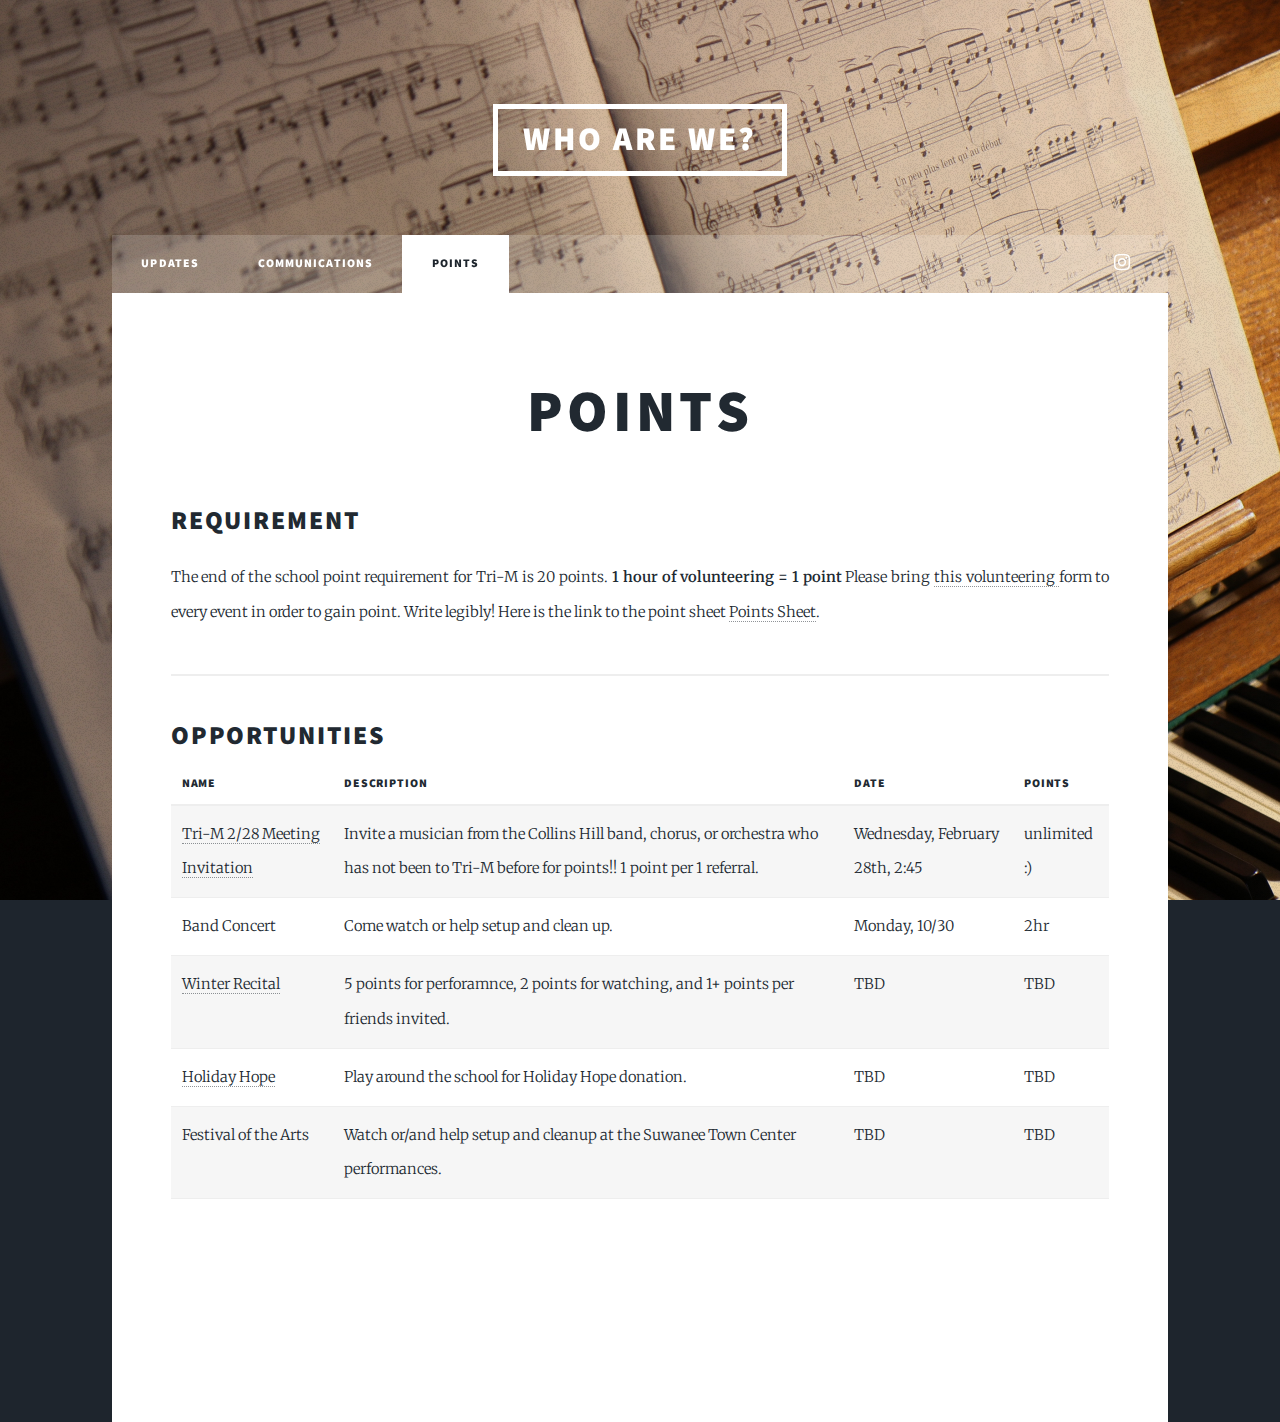
==== commit 599aec2a: "elements.html" ====
--- a/elements.html
+++ b/elements.html
@@ -46,7 +46,7 @@
 
 								<!-- Text stuff -->
 									<h2>Requirement</h2>
-									<p>The end of the school point requirement for Tri-M is 20 points. <b>1 hour of volunteering = 1 point</b> Please bring <a href="https://docs.google.com/spreadsheets/d/1t5pCuQ4ehKC5Jn4SHv4z8fGlcV9VXjw5diylTOHdLvE/edit?usp=sharing">this volunteering </a>form to every event in order to gain point.  Write legibly! 
+									<p>The end of the school point requirement for Tri-M is 20 points. <b>1 hour of volunteering = 1 point</b> Please bring <a href="https://docs.google.com/document/d/1s9OOevaPhvvPgqOYmhHDEEe8aY0nLA8e/edit?usp=sharing&ouid=103832282146188996051&rtpof=true&sd=true">this volunteering </a>form to every event in order to gain point.  Write legibly! 
 									Here is the link to the point sheet <a href="https://docs.google.com/spreadsheets/d/1t5pCuQ4ehKC5Jn4SHv4z8fGlcV9VXjw5diylTOHdLvE/edit?usp=sharing">Points Sheet</a>.</p>
  									<hr />
 
@@ -65,10 +65,10 @@
 							</thead>
 							<tbody>
 								<tr>
-									<td><a href="https://www.signupgenius.com/go/10C084BAEA722AAF8C07-44711588-band?useFullSite=true#/">Creekland Volunteering</a></td>
-									<td>Come to Creekland Middle School to tutor, perform, or help.</td>
-									<td>Every Wednesday</td>
-									<td>1hr+</td>
+									<td><a href="https://www.canva.com/design/DAF8n2Eb9Hk/Cm5lMO68LbSNAfYJrL88SQ/view?utm_content=DAF8n2Eb9Hk&utm_campaign=designshare&utm_medium=link&utm_source=editor">Tri-M 2/28 Meeting Invitation</a></td>
+									<td>Invite a musician from the Collins Hill band, chorus, or orchestra who has not been to Tri-M before for points!!  1 point per 1 referral.</td>
+									<td>Wednesday, February 28th, 2:45</td>
+									<td>unlimited :)</td>
 								</tr>
 								<tr>
 									<td>Band Concert</a></td>
@@ -117,4 +117,4 @@
 			<script src="assets/js/main.js"></script>
 
 	</body>
-</html>+</html>
